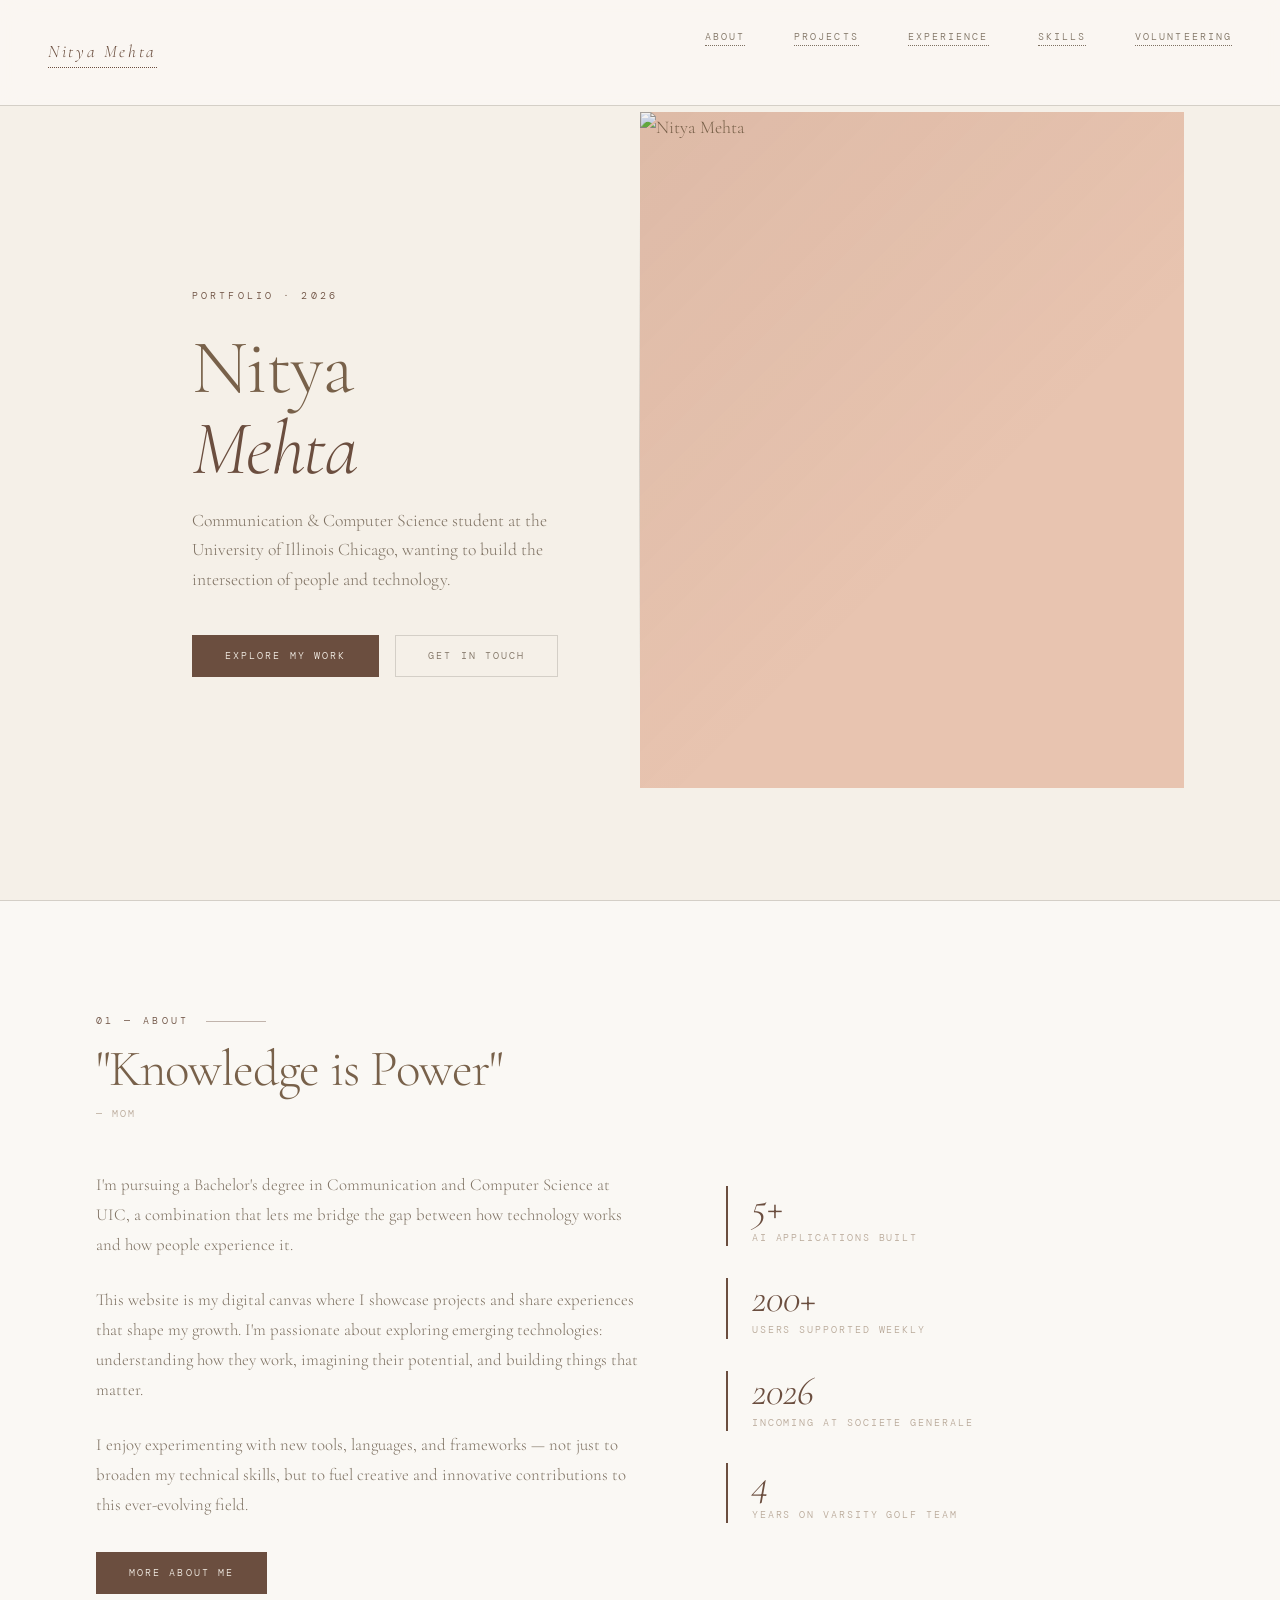
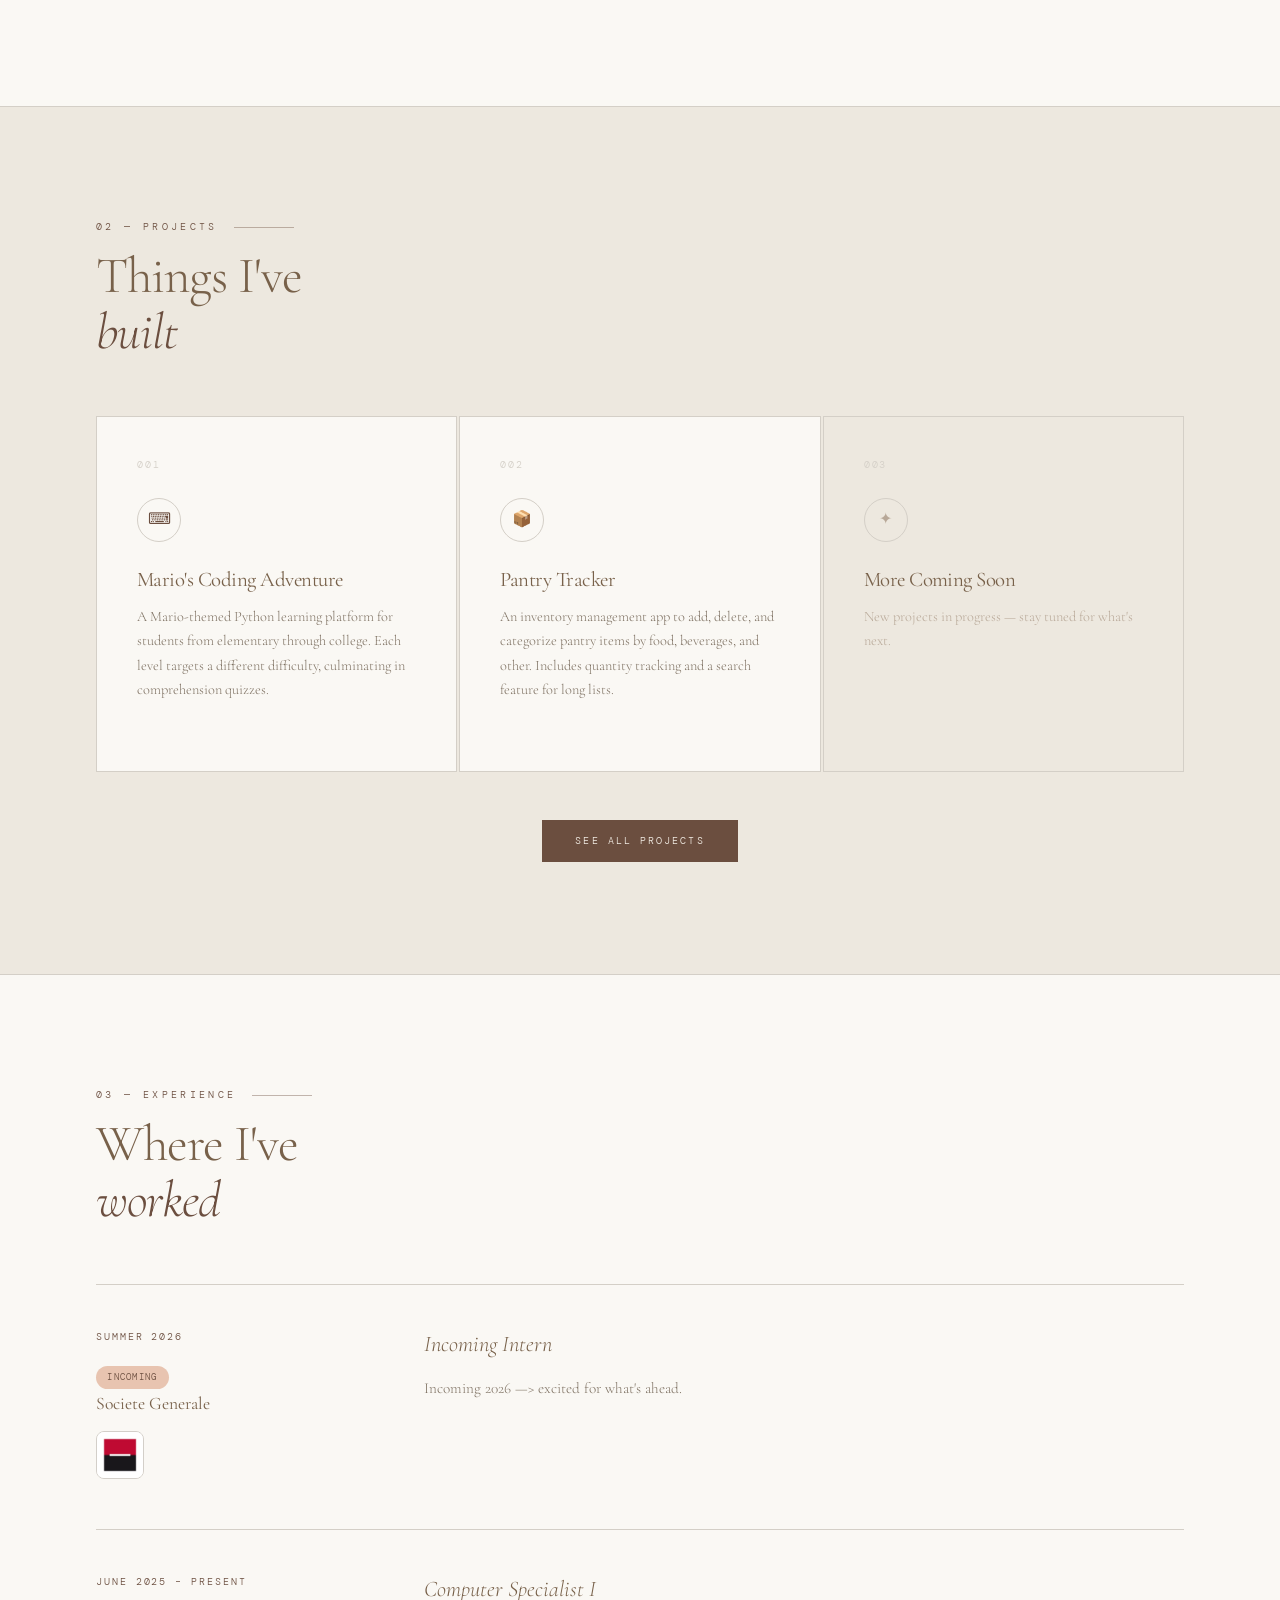
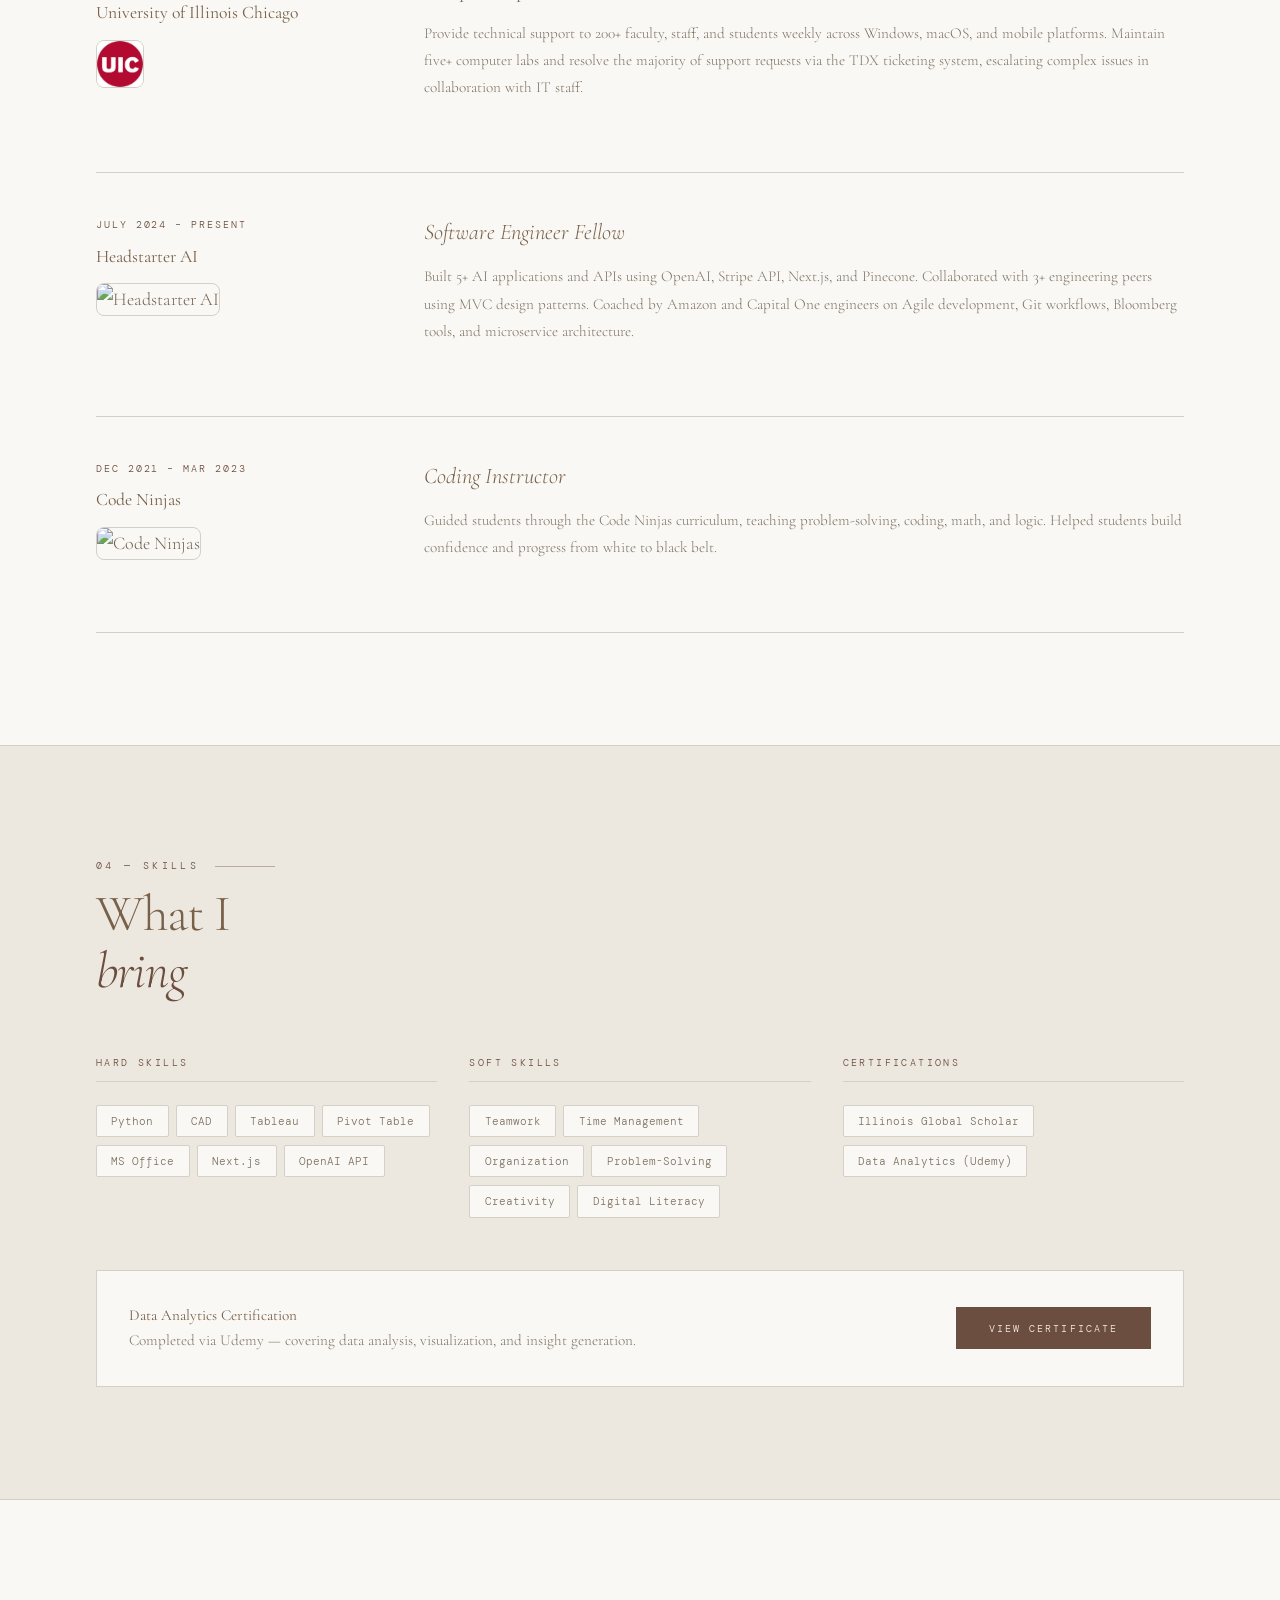
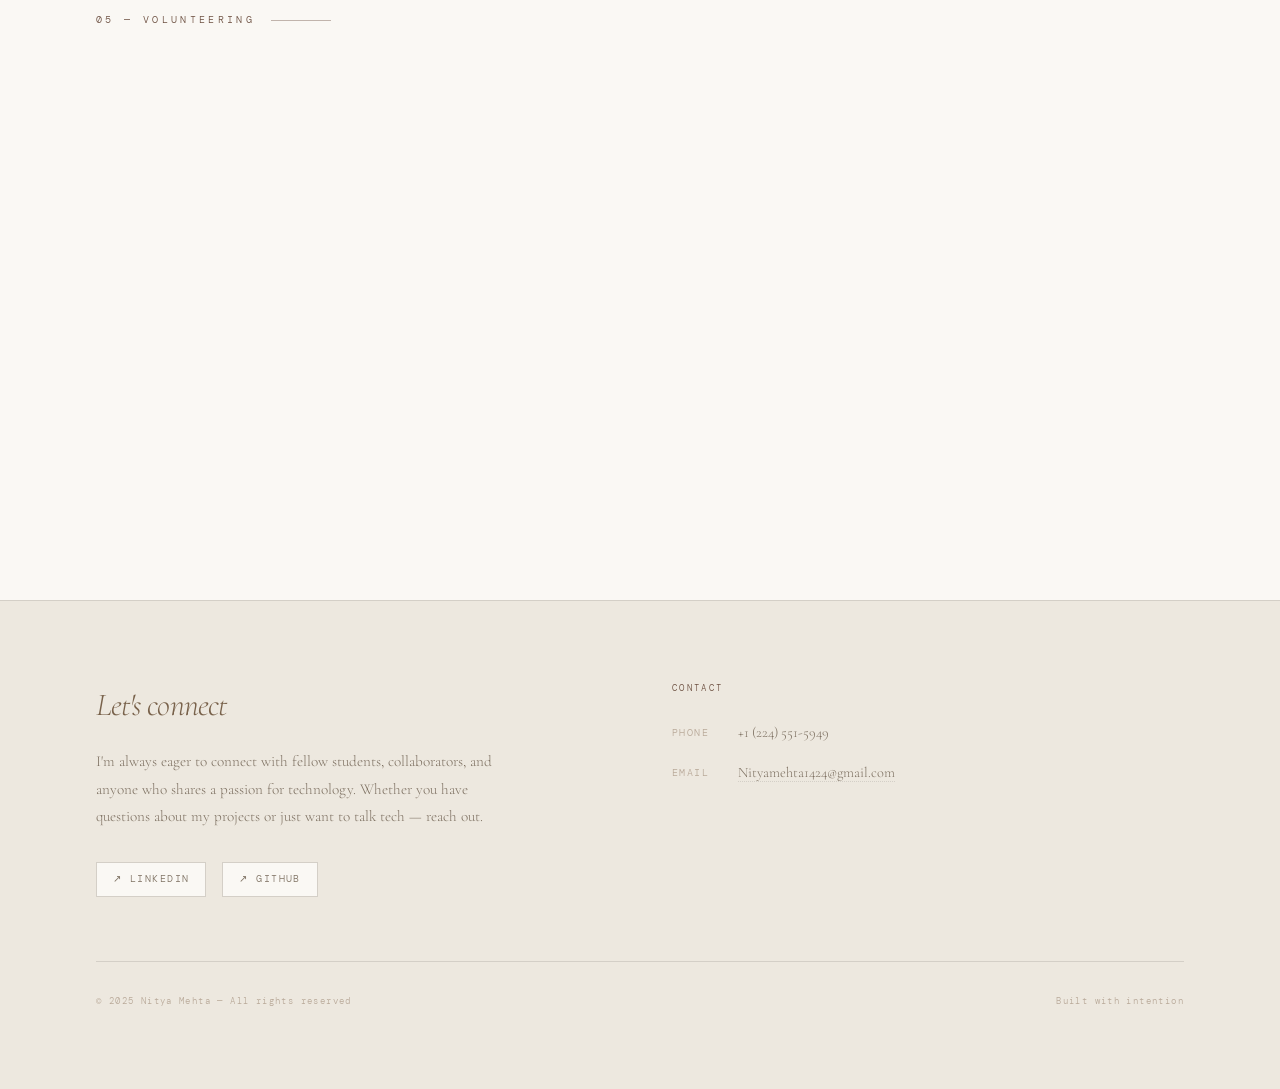
==== index.html @ 1117c85f "Updated project files" ====
<!DOCTYPE HTML>
<html lang="en">
<head>
  <title>Nitya Mehta</title>
  <meta charset="utf-8" />
  <meta name="viewport" content="width=device-width, initial-scale=1, user-scalable=no" />
  <link href="https://fonts.googleapis.com/css2?family=Cormorant+Garamond:ital,wght@0,300;0,400;0,600;1,300;1,400&family=DM+Mono:wght@300;400&display=swap" rel="stylesheet">
  <link rel="stylesheet" href="assets/css/main.css" />
  <style>

    /* ─── RESET & ROOT ─── */
    *, *::before, *::after { box-sizing: border-box; margin: 0; padding: 0; }

    :root {
      --cream:   #f5f0e8;
      --cream2:  #ede8df;
      --white:   #faf8f4;
      --ink:     #78614a;
      --ink-mid: #7e7162;
      --ink-soft:#b8a898;
      --terra:   #6b4e3f;
      --terra-lt:#e8c4b0;
      --blush:   #e8c4b0;
      --mist:    #d4cfc7;
      --font-display: 'Cormorant Garamond', Georgia, serif;
      --font-mono:    'DM Mono', monospace;
    }

    html { scroll-behavior: smooth; }

    body {
      background-color: var(--cream);
      color: var(--ink);
      font-family: var(--font-display);
      font-size: 18px;
      line-height: 1.7;
      overflow-x: hidden;
    }

    /* ─── SCROLLBAR ─── */
    ::-webkit-scrollbar { width: 4px; }
    ::-webkit-scrollbar-track { background: var(--cream); }
    ::-webkit-scrollbar-thumb { background: var(--terra); border-radius: 2px; }

    /* ─── NAV ─── */
    nav {
      position: fixed;
      top: 0; left: 0; right: 0;
      z-index: 100;
      display: flex;
      justify-content: space-between;
      align-items: center;
      padding: 1.2rem 3rem;
      background: rgba(250, 247, 242, 0.92);
      backdrop-filter: blur(12px);
      border-bottom: 1px solid var(--mist);
    }

    .nav-logo {
      font-family: var(--font-display);
      font-size: 1.1rem;
      font-weight: 300;
      letter-spacing: 0.15em;
      color: var(--terra);
      text-decoration: none;
      font-style: italic;
    }

    .nav-links {
      display: flex;
      gap: 2.5rem;
      list-style: none;
    }

    .nav-links a {
      font-family: var(--font-mono);
      font-size: 0.65rem;
      letter-spacing: 0.2em;
      text-transform: uppercase;
      color: var(--ink-mid);
      text-decoration: none;
      position: relative;
      padding-bottom: 2px;
      transition: color 0.3s;
    }

    .nav-links a::after {
      content: '';
      position: absolute;
      bottom: 0; left: 0;
      width: 0; height: 1px;
      background: var(--terra);
      transition: width 0.3s;
    }

    .nav-links a:hover { color: var(--terra); }
    .nav-links a:hover::after { width: 100%; }

    /* ─── HERO ─── */
    #hero {
      min-height: 100vh;
      display: grid;
      grid-template-columns: 1fr 1fr;
      position: relative;
      overflow: hidden;
      background: var(--cream);
    }

    .hero-left {
      display: flex;
      flex-direction: column;
      justify-content: center;
      padding: 8rem 4rem 4rem 6rem;
      position: relative;
      z-index: 2;
    }

    .hero-tag {
      font-family: var(--font-mono);
      font-size: 0.65rem;
      letter-spacing: 0.3em;
      text-transform: uppercase;
      color: var(--terra);
      margin-bottom: 1.5rem;
      opacity: 0;
      animation: fadeUp 0.8s 0.2s forwards;
    }

    .hero-name {
      font-size: clamp(3.5rem, 6vw, 6rem);
      font-weight: 300;
      line-height: 1.05;
      letter-spacing: -0.02em;
      margin-bottom: 1rem;
      color: var(--ink);
      opacity: 0;
      animation: fadeUp 0.8s 0.4s forwards;
    }

    .hero-name em {
      font-style: italic;
      color: var(--terra);
    }

    .hero-subtitle {
      font-size: 1.1rem;
      font-weight: 300;
      color: var(--ink-mid);
      margin-bottom: 2.5rem;
      max-width: 380px;
      opacity: 0;
      animation: fadeUp 0.8s 0.6s forwards;
    }

    .hero-links {
      display: flex;
      gap: 1rem;
      flex-wrap: wrap;
      opacity: 0;
      animation: fadeUp 0.8s 0.8s forwards;
    }

    .btn-primary {
      display: inline-block;
      padding: 0.7rem 2rem;
      background: var(--terra);
      color: var(--cream);
      font-family: var(--font-mono);
      font-size: 0.65rem;
      letter-spacing: 0.2em;
      text-transform: uppercase;
      text-decoration: none;
      border: 1px solid var(--terra);
      transition: all 0.3s;
    }

    .btn-primary:hover {
      background: transparent;
      color: var(--terra);
    }

    .btn-ghost {
      display: inline-block;
      padding: 0.7rem 2rem;
      background: transparent;
      color: var(--ink-mid);
      font-family: var(--font-mono);
      font-size: 0.65rem;
      letter-spacing: 0.2em;
      text-transform: uppercase;
      text-decoration: none;
      border: 1px solid var(--mist);
      transition: all 0.3s;
    }

    .btn-ghost:hover {
      border-color: var(--terra);
      color: var(--terra);
    }

    .hero-right {
      position: relative;
      overflow: hidden;
      background: var(--terra-lt);
    }

    .hero-right img {
      width: 100%;
      height: 100%;
      object-fit: cover;
      object-position: top center;
      filter: sepia(10%) contrast(1.03);
      opacity: 0;
      animation: fadeIn 1.2s 0.5s forwards;
    }

    .hero-right::after {
      content: '';
      position: absolute;
      inset: 0;
      background: linear-gradient(135deg, rgba(107,78,63,0.08) 0%, transparent 60%);
      pointer-events: none;
    }

    .hero-left::after {
      content: '';
      position: absolute;
      right: 0; top: 15%; bottom: 15%;
      width: 1px;
      background: linear-gradient(to bottom, transparent, var(--mist), transparent);
    }

    /* ─── SECTION BASE ─── */
    section {
      padding: 7rem 6rem;
      position: relative;
    }

    .section-label {
      font-family: var(--font-mono);
      font-size: 0.6rem;
      letter-spacing: 0.35em;
      text-transform: uppercase;
      color: var(--terra);
      margin-bottom: 0.75rem;
      display: flex;
      align-items: center;
      gap: 1rem;
    }

    .section-label::after {
      content: '';
      flex: 1;
      max-width: 60px;
      height: 1px;
      background: var(--terra);
      opacity: 0.4;
    }

    .section-title {
      font-size: clamp(2.2rem, 4vw, 3.5rem);
      font-weight: 300;
      letter-spacing: -0.02em;
      line-height: 1.1;
      margin-bottom: 0.5rem;
      color: var(--ink);
    }

    .section-title em { font-style: italic; color: var(--terra); }

    /* ─── ABOUT ─── */
    #about {
      background: var(--white);
      border-top: 1px solid var(--mist);
      border-bottom: 1px solid var(--mist);
    }

    .quote-attr {
      font-family: var(--font-mono);
      font-size: 0.6rem;
      letter-spacing: 0.2em;
      text-transform: uppercase;
      color: var(--ink-soft);
      margin-top: 0.3rem;
      margin-bottom: 3rem;
    }

    .about-grid {
      display: grid;
      grid-template-columns: 1.2fr 1fr;
      gap: 5rem;
      margin-top: 1rem;
      align-items: start;
    }

    .about-text p {
      font-size: 1.05rem;
      line-height: 1.8;
      color: var(--ink-mid);
      margin-bottom: 1.5rem;
    }

    .about-stats {
      display: flex;
      flex-direction: column;
      gap: 2rem;
      padding-top: 1rem;
    }

    .stat-item {
      border-left: 2px solid var(--terra);
      padding-left: 1.5rem;
    }

    .stat-number {
      font-size: 2.5rem;
      font-weight: 300;
      line-height: 1;
      color: var(--terra);
      font-style: italic;
    }

    .stat-label {
      font-family: var(--font-mono);
      font-size: 0.6rem;
      letter-spacing: 0.2em;
      text-transform: uppercase;
      color: var(--ink-soft);
      margin-top: 0.25rem;
    }

    /* ─── PROJECTS ─── */
    #projects { background: var(--cream2); }

    .projects-grid {
      display: grid;
      grid-template-columns: repeat(3, 1fr);
      gap: 2px;
      margin-top: 3.5rem;
    }

    .project-card {
      background: var(--white);
      padding: 2.5rem;
      position: relative;
      overflow: hidden;
      transition: transform 0.4s cubic-bezier(0.25, 0.46, 0.45, 0.94);
      border: 1px solid var(--mist);
    }

    .project-card::before {
      content: '';
      position: absolute;
      top: 0; left: 0; right: 0;
      height: 3px;
      background: var(--terra);
      transform: scaleX(0);
      transform-origin: left;
      transition: transform 0.4s;
    }

    .project-card:hover { transform: translateY(-6px); }
    .project-card:hover::before { transform: scaleX(1); }

    .project-number {
      font-family: var(--font-mono);
      font-size: 0.6rem;
      color: var(--mist);
      letter-spacing: 0.2em;
      margin-bottom: 1.5rem;
    }

    .project-icon {
      width: 44px;
      height: 44px;
      border: 1px solid var(--mist);
      border-radius: 50%;
      display: flex;
      align-items: center;
      justify-content: center;
      margin-bottom: 1.5rem;
      color: var(--terra);
      font-size: 1rem;
      transition: all 0.3s;
    }

    .project-card:hover .project-icon {
      background: var(--terra);
      color: var(--white);
      border-color: var(--terra);
    }

    .project-name {
      font-size: 1.3rem;
      font-weight: 400;
      margin-bottom: 0.75rem;
      line-height: 1.3;
      color: var(--ink);
    }

    .project-desc {
      font-size: 0.9rem;
      color: var(--ink-mid);
      line-height: 1.7;
    }

    .project-coming {
      background: var(--cream2);
      border: 1px solid var(--mist);
    }

    .project-coming .project-number { color: var(--mist); }
    .project-coming .project-desc { color: var(--ink-soft); }
    .project-coming .project-name { color: var(--ink); }
    .project-coming .project-icon { border-color: var(--mist); color: var(--ink-soft); }

    .projects-cta {
      margin-top: 3rem;
      text-align: center;
    }

    /* ─── EXPERIENCE ─── */
    #experience {
      background: var(--white);
      border-top: 1px solid var(--mist);
    }

    .exp-list { margin-top: 3.5rem; }

    .exp-item {
      display: grid;
      grid-template-columns: 280px 1fr;
      gap: 3rem;
      padding: 2.5rem 0;
      border-bottom: 1px solid var(--mist);
      align-items: start;
    }

    .exp-item:first-child { border-top: 1px solid var(--mist); }

    .exp-meta { padding-top: 0.25rem; }

    .exp-period {
      font-family: var(--font-mono);
      font-size: 0.6rem;
      letter-spacing: 0.2em;
      text-transform: uppercase;
      color: var(--terra);
      margin-bottom: 0.5rem;
    }

    .exp-company {
      font-size: 1.1rem;
      font-weight: 400;
      color: var(--ink);
    }

    .exp-img {
      width: 48px;
      height: 48px;
      border-radius: 8px;
      object-fit: cover;
      margin-top: 0.75rem;
      border: 1px solid var(--mist);
      filter: grayscale(20%);
    }

    .exp-role {
      font-size: 1.4rem;
      font-weight: 300;
      font-style: italic;
      margin-bottom: 0.75rem;
      color: var(--ink);
    }

    .exp-desc {
      font-size: 0.95rem;
      color: var(--ink-mid);
      line-height: 1.8;
    }

    .exp-badge {
      display: inline-block;
      font-family: var(--font-mono);
      font-size: 0.55rem;
      letter-spacing: 0.15em;
      text-transform: uppercase;
      padding: 0.25rem 0.7rem;
      background: var(--terra-lt);
      color: var(--terra);
      border-radius: 20px;
      margin-top: 0.75rem;
    }

    /* ─── SKILLS ─── */
    #skills {
      background: var(--cream2);
      border-top: 1px solid var(--mist);
    }

    .skills-grid {
      display: grid;
      grid-template-columns: repeat(3, 1fr);
      gap: 2rem;
      margin-top: 3.5rem;
    }

    .skill-group-title {
      font-family: var(--font-mono);
      font-size: 0.6rem;
      letter-spacing: 0.25em;
      text-transform: uppercase;
      color: var(--terra);
      margin-bottom: 1.2rem;
      padding-bottom: 0.6rem;
      border-bottom: 1px solid var(--mist);
    }

    .skill-tag {
      display: inline-block;
      font-family: var(--font-mono);
      font-size: 0.7rem;
      padding: 0.35rem 0.9rem;
      border: 1px solid var(--mist);
      color: var(--ink-mid);
      margin: 0.25rem 0.2rem 0.25rem 0;
      border-radius: 2px;
      background: var(--white);
      transition: all 0.3s;
      cursor: default;
    }

    .skill-tag:hover {
      border-color: var(--terra);
      color: var(--terra);
      background: rgba(107,78,63,0.05);
    }

    .cert-block {
      margin-top: 3rem;
      padding: 2rem;
      border: 1px solid var(--mist);
      background: var(--white);
      display: flex;
      justify-content: space-between;
      align-items: center;
      flex-wrap: wrap;
      gap: 1rem;
    }

    .cert-text {
      font-size: 0.95rem;
      color: var(--ink-mid);
    }

    .cert-text strong { color: var(--ink); font-weight: 400; }

    /* ─── VOLUNTEERING ─── */
    #volunteering {
      background: var(--white);
      border-top: 1px solid var(--mist);
    }

    .vol-grid {
      display: grid;
      grid-template-columns: repeat(3, 1fr);
      gap: 2rem;
      margin-top: 3.5rem;
    }

    .vol-card {
      padding: 2.5rem;
      background: var(--cream);
      border: 1px solid var(--mist);
      position: relative;
      overflow: hidden;
      transition: transform 0.3s;
    }

    .vol-card:hover { transform: translateY(-4px); }

    .vol-card::before {
      content: '';
      position: absolute;
      top: 0; left: 0; right: 0;
      height: 2px;
      background: var(--terra);
      transform: scaleX(0);
      transform-origin: left;
      transition: transform 0.3s;
    }

    .vol-card:hover::before { transform: scaleX(1); }

    .vol-card::after {
      content: attr(data-num);
      position: absolute;
      bottom: -0.5rem;
      right: 1rem;
      font-size: 6rem;
      font-weight: 300;
      font-style: italic;
      color: var(--mist);
      line-height: 1;
      pointer-events: none;
      font-family: var(--font-display);
    }

    .vol-title {
      font-size: 1.25rem;
      font-weight: 400;
      margin-bottom: 0.75rem;
      color: var(--ink);
    }

    .vol-desc {
      font-size: 0.9rem;
      color: var(--ink-mid);
      line-height: 1.75;
      position: relative;
      z-index: 1;
    }

    /* ─── FOOTER ─── */
    footer {
      background: var(--cream2);
      color: var(--ink);
      padding: 5rem 6rem;
      display: grid;
      grid-template-columns: 1fr 1fr;
      gap: 4rem;
      border-top: 1px solid var(--mist);
    }

    .footer-title {
      font-size: 2rem;
      font-weight: 300;
      font-style: italic;
      margin-bottom: 1.2rem;
      color: var(--ink);
    }

    .footer-text {
      font-size: 0.95rem;
      color: var(--ink-mid);
      line-height: 1.8;
      max-width: 400px;
    }

    .footer-contact-label {
      font-family: var(--font-mono);
      font-size: 0.58rem;
      letter-spacing: 0.25em;
      text-transform: uppercase;
      color: var(--terra);
      margin-bottom: 1.5rem;
    }

    .contact-row {
      display: flex;
      align-items: center;
      gap: 1rem;
      margin-bottom: 1rem;
    }

    .contact-key {
      font-family: var(--font-mono);
      font-size: 0.6rem;
      letter-spacing: 0.15em;
      text-transform: uppercase;
      color: var(--ink-soft);
      width: 50px;
    }

    .contact-val {
      font-size: 0.9rem;
      color: var(--ink-mid);
    }

    .contact-val a {
      color: inherit;
      text-decoration: none;
      border-bottom: 1px dotted var(--mist);
      transition: color 0.3s, border-color 0.3s;
    }

    .contact-val a:hover {
      color: var(--terra);
      border-color: var(--terra);
    }

    .social-links {
      display: flex;
      gap: 1rem;
      margin-top: 2rem;
    }

    .social-link {
      display: flex;
      align-items: center;
      gap: 0.5rem;
      font-family: var(--font-mono);
      font-size: 0.6rem;
      letter-spacing: 0.15em;
      text-transform: uppercase;
      color: var(--ink-mid);
      text-decoration: none;
      padding: 0.5rem 1rem;
      border: 1px solid var(--mist);
      transition: all 0.3s;
      background: var(--white);
    }

    .social-link:hover {
      border-color: var(--terra);
      color: var(--terra);
    }

    .footer-bottom {
      grid-column: 1 / -1;
      padding-top: 2rem;
      border-top: 1px solid var(--mist);
      display: flex;
      justify-content: space-between;
      align-items: center;
    }

    .footer-copy {
      font-family: var(--font-mono);
      font-size: 0.58rem;
      letter-spacing: 0.15em;
      color: var(--ink-soft);
    }

    /* ─── ANIMATIONS ─── */
    @keyframes fadeUp {
      from { opacity: 0; transform: translateY(20px); }
      to   { opacity: 1; transform: translateY(0); }
    }

    @keyframes fadeIn {
      from { opacity: 0; }
      to   { opacity: 1; }
    }

    .reveal {
      opacity: 0;
      transform: translateY(30px);
      transition: opacity 0.7s ease, transform 0.7s ease;
    }

    .reveal.visible {
      opacity: 1;
      transform: translateY(0);
    }

    /* ─── RESPONSIVE ─── */
    @media (max-width: 1024px) {
      #hero { grid-template-columns: 1fr; }
      .hero-right { height: 50vh; order: -1; }
      .hero-left { padding: 7rem 3rem 4rem; }
      .hero-left::after { display: none; }
      .about-grid { grid-template-columns: 1fr; gap: 3rem; }
      .projects-grid { grid-template-columns: 1fr 1fr; }
      .skills-grid { grid-template-columns: 1fr 1fr; }
      .vol-grid { grid-template-columns: 1fr 1fr; }
      footer { grid-template-columns: 1fr; gap: 2rem; }
      section { padding: 5rem 3rem; }
      footer { padding: 4rem 3rem; }
    }

    @media (max-width: 680px) {
      nav { padding: 1rem 1.5rem; }
      .nav-links { gap: 1.2rem; }
      .nav-links a { font-size: 0.55rem; }
      .projects-grid,
      .skills-grid,
      .vol-grid { grid-template-columns: 1fr; }
      .exp-item { grid-template-columns: 1fr; gap: 1rem; }
      section { padding: 4rem 1.5rem; }
      footer { padding: 3rem 1.5rem; }
    }

  </style>
</head>
<body>

  <!-- NAV -->
  <nav>
    <a href="#hero" class="nav-logo">Nitya Mehta</a>
    <ul class="nav-links">
      <li><a href="#about">About</a></li>
      <li><a href="#projects">Projects</a></li>
      <li><a href="#experience">Experience</a></li>
      <li><a href="#skills">Skills</a></li>
      <li><a href="#volunteering">Volunteering</a></li>
    </ul>
  </nav>

  <!-- HERO -->
  <section id="hero">
    <div class="hero-left">
      <p class="hero-tag">Portfolio · 2026</p>
      <h1 class="hero-name">Nitya<br><em>Mehta</em></h1>
      <p class="hero-subtitle">Communication &amp; Computer Science student at the University of Illinois Chicago, wanting to build the intersection of people and technology.</p>
      <div class="hero-links">
        <a href="#about" class="btn-primary">Explore My Work</a>
        <a href="mailto:Nityamehta1424@gmail.com" class="btn-ghost">Get In Touch</a>
      </div>
    </div>
    <div class="hero-right">
      <img src="images/IMG_2715.JPG" alt="Nitya Mehta" />
    </div>
  </section>

  <!-- ABOUT -->
  <section id="about">
    <p class="section-label reveal">01 &mdash; About</p>
    <h2 class="section-title reveal">"Knowledge is Power"</h2>
    <p class="quote-attr reveal">— Mom</p>
    <div class="about-grid">
      <div class="about-text reveal">
        <p>I'm pursuing a Bachelor's degree in Communication and Computer Science at UIC, a combination that lets me bridge the gap between how technology works and how people experience it.</p>
        <p>This website is my digital canvas where I showcase projects and share experiences that shape my growth. I'm passionate about exploring emerging technologies: understanding how they work, imagining their potential, and building things that matter.</p>
        <p>I enjoy experimenting with new tools, languages, and frameworks — not just to broaden my technical skills, but to fuel creative and innovative contributions to this ever-evolving field.</p>
        <a href="more.html" class="btn-primary" style="margin-top:0.5rem; display:inline-block;">More About Me</a>
      </div>
      <div class="about-stats reveal">
        <div class="stat-item">
          <div class="stat-number">5+</div>
          <div class="stat-label">AI Applications Built</div>
        </div>
        <div class="stat-item">
          <div class="stat-number">200+</div>
          <div class="stat-label">Users Supported Weekly</div>
        </div>
        <div class="stat-item">
          <div class="stat-number">2026</div>
          <div class="stat-label">Incoming at Societe Generale</div>
        </div>
        <div class="stat-item">
          <div class="stat-number">4</div>
          <div class="stat-label">Years on Varsity Golf Team</div>
        </div>
      </div>
    </div>
  </section>

  <!-- PROJECTS -->
  <section id="projects">
    <p class="section-label reveal">02 &mdash; Projects</p>
    <h2 class="section-title reveal">Things I've<br><em>built</em></h2>
    <div class="projects-grid reveal">
      <div class="project-card">
        <p class="project-number">001</p>
        <div class="project-icon">⌨</div>
        <h3 class="project-name">Mario's Coding Adventure</h3>
        <p class="project-desc">A Mario-themed Python learning platform for students from elementary through college. Each level targets a different difficulty, culminating in comprehension quizzes.</p>
      </div>
      <div class="project-card">
        <p class="project-number">002</p>
        <div class="project-icon">📦</div>
        <h3 class="project-name">Pantry Tracker</h3>
        <p class="project-desc">An inventory management app to add, delete, and categorize pantry items by food, beverages, and other. Includes quantity tracking and a search feature for long lists.</p>
      </div>
      <div class="project-card project-coming">
        <p class="project-number">003</p>
        <div class="project-icon">✦</div>
        <h3 class="project-name">More Coming Soon</h3>
        <p class="project-desc">New projects in progress — stay tuned for what's next.</p>
      </div>
    </div>
    <div class="projects-cta reveal">
      <a href="more2.html" class="btn-primary">See All Projects</a>
    </div>
  </section>

  <!-- EXPERIENCE -->
  <section id="experience">
    <p class="section-label reveal">03 &mdash; Experience</p>
    <h2 class="section-title reveal">Where I've<br><em>worked</em></h2>
    <div class="exp-list">

      <div class="exp-item reveal">
        <div class="exp-meta">
          <div class="exp-period">Summer 2026</div>
          <span class="exp-badge">Incoming</span>
          <div class="exp-company">Societe Generale</div>
          <img src="images/SG.jpg" alt="Societe Generale" class="exp-img" />
        </div>
        <div>
          <p class="exp-role">Incoming Intern</p>
          <p class="exp-desc">Incoming 2026 —> excited for what's ahead.</p>
        </div>
      </div>

      <div class="exp-item reveal">
        <div class="exp-meta">
          <div class="exp-period">June 2025 – Present</div>
          <div class="exp-company">University of Illinois Chicago</div>
          <img src="images/UIC.jpg" alt="UIC" class="exp-img" />
        </div>
        <div>
          <p class="exp-role">Computer Specialist I</p>
          <p class="exp-desc">Provide technical support to 200+ faculty, staff, and students weekly across Windows, macOS, and mobile platforms. Maintain five+ computer labs and resolve the majority of support requests via the TDX ticketing system, escalating complex issues in collaboration with IT staff.</p>
        </div>
      </div>

      <div class="exp-item reveal">
        <div class="exp-meta">
          <div class="exp-period">July 2024 – Present</div>
          <div class="exp-company">Headstarter AI</div>
          <img src="images/AI.png" alt="Headstarter AI" class="exp-img" />
        </div>
        <div>
          <p class="exp-role">Software Engineer Fellow</p>
          <p class="exp-desc">Built 5+ AI applications and APIs using OpenAI, Stripe API, Next.js, and Pinecone. Collaborated with 3+ engineering peers using MVC design patterns. Coached by Amazon and Capital One engineers on Agile development, Git workflows, Bloomberg tools, and microservice architecture.</p>
        </div>
      </div>

      <div class="exp-item reveal">
        <div class="exp-meta">
          <div class="exp-period">Dec 2021 – Mar 2023</div>
          <div class="exp-company">Code Ninjas</div>
          <img src="images/ninja-min 2.jpg" alt="Code Ninjas" class="exp-img" />
        </div>
        <div>
          <p class="exp-role">Coding Instructor</p>
          <p class="exp-desc">Guided students through the Code Ninjas curriculum, teaching problem-solving, coding, math, and logic. Helped students build confidence and progress from white to black belt.</p>
        </div>
      </div>

    </div>
  </section>

  <!-- SKILLS -->
  <section id="skills">
    <p class="section-label reveal">04 &mdash; Skills</p>
    <h2 class="section-title reveal">What I<br><em>bring</em></h2>
    <div class="skills-grid reveal">
      <div class="skill-group">
        <p class="skill-group-title">Hard Skills</p>
        <span class="skill-tag">Python</span>
        <span class="skill-tag">CAD</span>
        <span class="skill-tag">Tableau</span>
        <span class="skill-tag">Pivot Table</span>
        <span class="skill-tag">MS Office</span>
        <span class="skill-tag">Next.js</span>
        <span class="skill-tag">OpenAI API</span>
      </div>
      <div class="skill-group">
        <p class="skill-group-title">Soft Skills</p>
        <span class="skill-tag">Teamwork</span>
        <span class="skill-tag">Time Management</span>
        <span class="skill-tag">Organization</span>
        <span class="skill-tag">Problem-Solving</span>
        <span class="skill-tag">Creativity</span>
        <span class="skill-tag">Digital Literacy</span>
      </div>
      <div class="skill-group">
        <p class="skill-group-title">Certifications</p>
        <span class="skill-tag">Illinois Global Scholar</span>
        <span class="skill-tag">Data Analytics (Udemy)</span>
      </div>
    </div>
    <div class="cert-block reveal">
      <div class="cert-text">
        <strong>Data Analytics Certification</strong><br>
        Completed via Udemy — covering data analysis, visualization, and insight generation.
      </div>
      <a href="https://www.udemy.com/certificate/UC-a5bed1a5-5d72-412d-b919-c2a8192b6750/" class="btn-primary" target="_blank" rel="noopener">View Certificate</a>
    </div>
  </section>

  <!-- VOLUNTEERING -->
  <section id="volunteering">
    <p class="section-label reveal">05 &mdash; Volunteering</p>
    <h2 class="section-title reveal">Giving<br><em>back</em></h2>
    <div class="vol-grid reveal">
      <div class="vol-card" data-num="I">
        <h3 class="vol-title">Break Through Tech</h3>
        <p class="vol-desc">As a member of Break Through Tech Chicago, I collaborate, share knowledge and experiences, and support fellow members — advancing the education and careers of women in tech.</p>
      </div>
      <div class="vol-card" data-num="II">
        <h3 class="vol-title">Golf</h3>
        <p class="vol-desc">Part of the girls' golf team all four years of high school. Initiated and led a donation drive to collect gently used golf clubs and equipment for local programs and charities.</p>
      </div>
      <div class="vol-card" data-num="III">
        <h3 class="vol-title">Girls Who Code</h3>
        <p class="vol-desc">Mentored young girls ages 13–17 to help them learn computing skills and increase girls' participation in computer science.</p>
      </div>
    </div>
  </section>

  <!-- FOOTER -->
  <footer>
    <div>
      <h2 class="footer-title">Let's connect</h2>
      <p class="footer-text">I'm always eager to connect with fellow students, collaborators, and anyone who shares a passion for technology. Whether you have questions about my projects or just want to talk tech — reach out.</p>
      <div class="social-links">
        <a href="https://www.linkedin.com/in/nitya-mehta-nm14nm23/" class="social-link" target="_blank">↗ LinkedIn</a>
        <a href="https://github.com/Nitya-M14" class="social-link" target="_blank">↗ GitHub</a>
      </div>
    </div>
    <div>
      <p class="footer-contact-label">Contact</p>
      <div class="contact-row">
        <span class="contact-key">Phone</span>
        <span class="contact-val">+1 (224) 551-5949</span>
      </div>
      <div class="contact-row">
        <span class="contact-key">Email</span>
        <span class="contact-val"><a href="mailto:Nityamehta1424@gmail.com">Nityamehta1424@gmail.com</a></span>
      </div>
    </div>
    <div class="footer-bottom">
      <span class="footer-copy">&copy; 2025 Nitya Mehta — All rights reserved</span>
      <span class="footer-copy">Built with intention</span>
    </div>
  </footer>

  <!-- Scripts -->
  <script src="assets/js/jquery.min.js"></script>
  <script>
    const reveals = document.querySelectorAll('.reveal');
    const observer = new IntersectionObserver((entries) => {
      entries.forEach((entry, i) => {
        if (entry.isIntersecting) {
          setTimeout(() => entry.target.classList.add('visible'), i * 80);
        }
      });
    }, { threshold: 0.1, rootMargin: '0px 0px -60px 0px' });
    reveals.forEach(el => observer.observe(el));

    const sections = document.querySelectorAll('section[id], footer');
    const navLinks = document.querySelectorAll('.nav-links a');
    window.addEventListener('scroll', () => {
      let current = '';
      sections.forEach(s => {
        if (window.scrollY >= s.offsetTop - 120) current = s.id;
      });
      navLinks.forEach(a => {
        a.style.color = a.getAttribute('href') === `#${current}` ? 'var(--terra)' : '';
      });
    });
  </script>
</body>
</html>
---- assets/css/main.css ----
@import url(fontawesome-all.min.css);
@import 'https://fonts.googleapis.com/css?family=Source+Sans+Pro:300,400';

/*
	Stellar by HTML5 UP
	html5up.net | @ajlkn
	Free for personal and commercial use under the CCA 3.0 license (html5up.net/license)
*/

html, body, div, span, applet, object,
iframe, h1, h2, h3, h4, h5, h6, p, blockquote,
pre, a, abbr, acronym, address, big, cite,
code, del, dfn, em, img, ins, kbd, q, s, samp,
small, strike, strong, sub, sup, tt, var, b,
u, i, center, dl, dt, dd, ol, ul, li, fieldset,
form, label, legend, table, caption, tbody,
tfoot, thead, tr, th, td, article, aside,
canvas, details, embed, figure, figcaption,
footer, header, hgroup, menu, nav, output, ruby,
section, summary, time, mark, audio, video {
	margin: 0;
	padding: 0;
	border: 0;
	font-size: 100%;
	font: inherit;
	vertical-align: baseline;
}

article, aside, details, figcaption, figure,
footer, header, hgroup, menu, nav, section {
	display: block;
}

body {
	line-height: 1;
}

ol, ul {
	list-style: none;
}

blockquote, q {
	quotes: none;
}

blockquote:before, blockquote:after, q:before, q:after {
	content: '';
	content: none;
}

table {
	border-collapse: collapse;
	border-spacing: 0;
}

body {
	-webkit-text-size-adjust: none;
}

mark {
	background-color: transparent;
	color: inherit;
}

input::-moz-focus-inner {
	border: 0;
	padding: 0;
}

input, select, textarea {
	-moz-appearance: none;
	-webkit-appearance: none;
	-ms-appearance: none;
	appearance: none;
}
	<body style="background-image: url('path/to/your/background.jpg');">
	<!-- Content here -->
	</body>
/* Basic */

@-ms-viewport {
	width: device-width;
}

body {
	-ms-overflow-style: scrollbar;
}

@media screen and (max-width: 480px) {
	html, body {
		min-width: 320px;
	}
}

html {
	box-sizing: border-box;
}

*, *:before, *:after {
	box-sizing: inherit;
}

body {
	background-color: #935d8c;
	background-image: url("images/overlay.png"), -moz-linear-gradient(45deg, #0b465d 15%, #3e9fb2 85%);
	background-image: url("images/overlay.png"), -webkit-linear-gradient(45deg, #0b465d 15%, #3e9fb2 85%);
	background-image: url("images/overlay.png"), -ms-linear-gradient(45deg, #0b465d 15%, #3e9fb2 85%);
	background-image: url("images/overlay.png"), linear-gradient(45deg, ##0b465d 15%, #3e9fb2 85%);
}

	}

	html {
		box-sizing: border-box;
	}

	*, *:before, *:after {
		box-sizing: inherit;
	}

	body {
		background-image: url("background.jpg");
		background-image: url("images/overlay.png"), -moz-linear-gradient(45deg, #094a63 15%, #259eb6 85%);
		background-image: url("images/overlay.png"), -webkit-linear-gradient(45deg, #0b465d 15%, #3e9fb2 85%);
		background-image: url("images/overlay.png"), -ms-linear-gradient(45deg, #0b465d 15%, #3e9fb2 85%);
		background-image: url("images/overlay.png"), linear-gradient(45deg, ##0b465d 15%, #3e9fb2 85%);
	}

		body.is-preload *, body.is-preload *:before, body.is-preload *:after {
			-moz-animation: none !important;
			-webkit-animation: none !important;
			-ms-animation: none !important;
			animation: none !important;
			-moz-transition: none !important;
			-webkit-transition: none !important;
			-ms-transition: none !important;
			transition: none !important;
		}

/* Type */

body {
	background-color: #8d768a;
	color: rgba(255, 255, 255, 0.65);
}

body, input, select, textarea {
	font-family: "baskerville";
	font-size: 17pt;
	font-weight: 300;
	line-height: 1.65;
}

@media screen and (max-width: 1680px) {
	body, input, select, textarea {
		font-size: 14pt;
	}
}

@media screen and (max-width: 1280px) {
	body, input, select, textarea {
		font-size: 12pt;
	}
}

@media screen and (max-width: 360px) {
	body, input, select, textarea {
		font-size: 11pt;
	}
}

a {
	-moz-transition: color 0.2s ease, border-bottom 0.2s ease;
	-webkit-transition: color 0.2s ease, border-bottom 0.2s ease;
	-ms-transition: color 0.2s ease, border-bottom 0.2s ease;
	transition: color 0.2s ease, border-bottom 0.2s ease;
	text-decoration: none;
	border-bottom: dotted 1px;
	color: inherit;
}

a:hover {
	border-bottom-color: transparent;
}

strong, b {
	font-weight: 400;
}

em, i {
	font-style: italic;
}

p {
	margin: 0 0 2em 0;
}

p.content {
	-moz-columns: 20em 2;
	-webkit-columns: 20em 2;
	-ms-columns: 20em 2;
	columns: 20em 2;
	-moz-column-gap: 2em;
	-webkit-column-gap: 2em;
	-ms-column-gap: 2em;
	column-gap: 2em;
	text-align: justify;
}

h1, h2, h3, h4, h5, h6 {
	font-weight: 300;
	line-height: 1.5;
	margin: 0 0 0.7em 0;
	letter-spacing: -0.025em;
}

h1 a, h2 a, h3 a, h4 a, h5 a, h6 a {
	color: inherit;
	text-decoration: none;
}

h1 {
	font-size: 2.5em;
	line-height: 1.2;
}

h2 {
	font-size: 1.5em;
}

h3 {
	font-size: 1.25em;
}

h4 {
	font-size: 1.1em;
}

h5 {
	font-size: 0.9em;
}

h6 {
	font-size: 0.7em;
}

@media screen and (max-width: 736px) {
	h1 {
		font-size: 2em;
	}
}

sub {
	font-size: 0.8em;
	position: relative;
	top: 0.5em;
}

sup {
	font-size: 0.8em;
	position: relative;
	top: -0.5em;
}

blockquote {
	border-left: solid 4px;
	font-style: italic;
	margin: 0 0 2em 0;
	padding: 0.5em 0 0.5em 2em;
}

code {
	border-radius: 8px;
	border: solid 1px;
	font-family: "Courier New", monospace;
	font-size: 0.9em;
	margin: 0 0.25em;
	padding: 0.25em 0.65em;
}

pre {
	-webkit-overflow-scrolling: touch;
	font-family: "Courier New", monospace;
	font-size: 0.9em;
	margin: 0 0 2em 0;
}

pre code {
	display: block;
	line-height: 1.75;
	padding: 1em 1.5em;
	overflow-x: auto;
}

hr {
	border: 0;
	border-bottom: solid 1px;
	margin: 2em 0;
}

hr.major {
	margin: 3em 0;
}

.align-left { text-align: left; }
.align-center { text-align: center; }
.align-right { text-align: right; }

input, select, textarea { color: #ffffff; }

a:hover { color: #ffffff; }

strong, b { color: #ffffff; }

h1, h2, h3, h4, h5, h6 { color: #ffffff; }

blockquote { border-left-color: rgba(255, 255, 255, 0.35); }

code {
	background: rgba(255, 255, 255, 0.075);
	border-color: rgba(255, 255, 255, 0.35);
}

hr { border-bottom-color: rgba(255, 255, 255, 0.35); }

/* Row */

.row {
	display: flex;
	flex-wrap: wrap;
	box-sizing: border-box;
	align-items: stretch;
}

.row > * { box-sizing: border-box; }

.row.gtr-uniform > * > :last-child { margin-bottom: 0; }

.row.aln-left { justify-content: flex-start; }
.row.aln-center { justify-content: center; }
.row.aln-right { justify-content: flex-end; }
.row.aln-top { align-items: flex-start; }
.row.aln-middle { align-items: center; }
.row.aln-bottom { align-items: flex-end; }

.row > .imp { order: -1; }

.row > .col-1 { width: 8.33333%; }
.row > .off-1 { margin-left: 8.33333%; }
.row > .col-2 { width: 16.66667%; }
.row > .off-2 { margin-left: 16.66667%; }
.row > .col-3 { width: 25%; }
.row > .off-3 { margin-left: 25%; }
.row > .col-4 { width: 33.33333%; }
.row > .off-4 { margin-left: 33.33333%; }
.row > .col-5 { width: 41.66667%; }
.row > .off-5 { margin-left: 41.66667%; }
.row > .col-6 { width: 50%; }
.row > .off-6 { margin-left: 50%; }
.row > .col-7 { width: 58.33333%; }
.row > .off-7 { margin-left: 58.33333%; }
.row > .col-8 { width: 66.66667%; }
.row > .off-8 { margin-left: 66.66667%; }
.row > .col-9 { width: 75%; }
.row > .off-9 { margin-left: 75%; }
.row > .col-10 { width: 83.33333%; }
.row > .off-10 { margin-left: 83.33333%; }
.row > .col-11 { width: 91.66667%; }
.row > .off-11 { margin-left: 91.66667%; }
.row > .col-12 { width: 100%; }
.row > .off-12 { margin-left: 100%; }

.row.gtr-0 { margin-top: 0; margin-left: 0em; }
.row.gtr-0 > * { padding: 0 0 0 0em; }
.row.gtr-0.gtr-uniform { margin-top: 0em; }
.row.gtr-0.gtr-uniform > * { padding-top: 0em; }

.row.gtr-25 { margin-top: 0; margin-left: -0.375em; }
.row.gtr-25 > * { padding: 0 0 0 0.375em; }
.row.gtr-25.gtr-uniform { margin-top: -0.375em; }
.row.gtr-25.gtr-uniform > * { padding-top: 0.375em; }

.row.gtr-50 { margin-top: 0; margin-left: -0.75em; }
.row.gtr-50 > * { padding: 0 0 0 0.75em; }
.row.gtr-50.gtr-uniform { margin-top: -0.75em; }
.row.gtr-50.gtr-uniform > * { padding-top: 0.75em; }

.row { margin-top: 0; margin-left: -1.5em; }
.row > * { padding: 0 0 0 1.5em; }
.row.gtr-uniform { margin-top: -1.5em; }
.row.gtr-uniform > * { padding-top: 1.5em; }

.row.gtr-150 { margin-top: 0; margin-left: -2.25em; }
.row.gtr-150 > * { padding: 0 0 0 2.25em; }
.row.gtr-150.gtr-uniform { margin-top: -2.25em; }
.row.gtr-150.gtr-uniform > * { padding-top: 2.25em; }

.row.gtr-200 { margin-top: 0; margin-left: -3em; }
.row.gtr-200 > * { padding: 0 0 0 3em; }
.row.gtr-200.gtr-uniform { margin-top: -3em; }
.row.gtr-200.gtr-uniform > * { padding-top: 3em; }

/* (All your media-query row rules continue unchanged...) */
/* NOTE: Keeping the rest of your CSS exactly as you provided, except the circle sizing below. */

/* Box */

.box {
	border-radius: 8px;
	border: solid;
	margin-bottom: 2em;
	padding: 1.5em;
}

.box > :last-child,
.box > :last-child > :last-child,
.box > :last-child > :last-child > :last-child {
	margin-bottom: 0;
}

.box.alt {
	border: 0;
	border-radius: 0;
	padding: 0;
}

.box {
	border-color: rgba(255, 255, 255, 0.35);
}

/* Button */

input[type="submit"],
input[type="reset"],
input[type="button"],
button,
.button {
	-moz-appearance: none;
	-webkit-appearance: none;
	-ms-appearance: none;
	appearance: none;
	-moz-transition: background-color 0.2s ease-in-out, color 0.2s ease-in-out;
	-webkit-transition: background-color 0.2s ease-in-out, color 0.2s ease-in-out;
	-ms-transition: background-color 0.2s ease-in-out, color 0.2s ease-in-out;
	transition: background-color 0.2s ease-in-out, color 0.2s ease-in-out;
	border-radius: 8px;
	border: 0;
	cursor: pointer;
	display: inline-block;
	font-weight: 300;
	height: 2.75em;
	line-height: 2.75em;
	min-width: 9.25em;
	padding: 0 1.5em;
	text-align: center;
	text-decoration: none;
	white-space: nowrap;
}

input[type="submit"].icon,
input[type="reset"].icon,
input[type="button"].icon,
button.icon,
.button.icon {
	padding-left: 1.35em;
}

input[type="submit"].icon:before,
input[type="reset"].icon:before,
input[type="button"].icon:before,
button.icon:before,
.button.icon:before {
	margin-right: 0.5em;
}

input[type="submit"].fit,
input[type="reset"].fit,
input[type="button"].fit,
button.fit,
.button.fit {
	width: 100%;
}

input[type="submit"].small,
input[type="reset"].small,
input[type="button"].small,
button.small,
.button.small {
	font-size: 0.8em;
}

input[type="submit"].large,
input[type="reset"].large,
input[type="button"].large,
button.large,
.button.large {
	font-size: 1.35em;
}

input[type="submit"].disabled, input[type="submit"]:disabled,
input[type="reset"].disabled,
input[type="reset"]:disabled,
input[type="button"].disabled,
input[type="button"]:disabled,
button.disabled,
button:disabled,
.button.disabled,
.button:disabled {
	pointer-events: none;
	opacity: 0.25;
}

@media screen and (max-width: 736px) {
	input[type="submit"],
	input[type="reset"],
	input[type="button"],
	button,
	.button {
		min-width: 0;
	}
}

input[type="submit"],
input[type="reset"],
input[type="button"],
button,
.button {
	background-color: transparent;
	box-shadow: inset 0 0 0 1px rgba(255, 255, 255, 0.35);
	color: #ffffff !important;
}

input[type="submit"]:hover,
input[type="reset"]:hover,
input[type="button"]:hover,
button:hover,
.button:hover {
	background-color: rgba(255, 255, 255, 0.075);
}

input[type="submit"]:active,
input[type="reset"]:active,
input[type="button"]:active,
button:active,
.button:active {
	background-color: rgba(255, 255, 255, 0.2);
}

input[type="submit"].icon:before,
input[type="reset"].icon:before,
input[type="button"].icon:before,
button.icon:before,
.button.icon:before {
	color: rgba(255, 255, 255, 0.5);
}

input[type="submit"].primary,
input[type="reset"].primary,
input[type="button"].primary,
button.primary,
.button.primary {
	background-color: #8cc9f0;
	color: #ffffff !important;
	box-shadow: none;
}

input[type="submit"].primary:hover,
input[type="reset"].primary:hover,
input[type="button"].primary:hover,
button.primary:hover,
.button.primary:hover {
	background-color: #9acff2;
}

input[type="submit"].primary:active,
input[type="reset"].primary:active,
input[type="button"].primary:active,
button.primary:active,
.button.primary:active {
	background-color: #7ec3ee;
}

input[type="submit"].primary.icon:before,
input[type="reset"].primary.icon:before,
input[type="button"].primary.icon:before,
button.primary.icon:before,
.button.primary.icon:before {
	color: #8f8282 !important;
}

/* Form */
/* (unchanged from your code...) */

/* Icon */

	.icon {
		text-decoration: none;
		-moz-transition: background-color 0.2s ease-in-out, color 0.2s ease-in-out;
		-webkit-transition: background-color 0.2s ease-in-out, color 0.2s ease-in-out;
		-ms-transition: background-color 0.2s ease-in-out, color 0.2s ease-in-out;
		transition: background-color 0.2s ease-in-out, color 0.2s ease-in-out;
		border-bottom: none;
		position: relative;
	}

		.icon:before {
			-moz-osx-font-smoothing: grayscale;
			-webkit-font-smoothing: antialiased;
			display: inline-block;
			font-style: normal;
			font-variant: normal;
			text-rendering: auto;
			line-height: 1;
			text-transform: none !important;
			font-family: 'Font Awesome 5 Free';
			font-weight: 400;
		}

		.icon > .label {
			display: none;
		}

		.icon:before {
			line-height: solid;
		}

		.icon.solid:before {
			font-weight: 900;
		}

		.icon.brands:before {
			font-family: 'Font Awesome 5 Brands';
		}

		.icon.major {
			border: solid 1px;
			display: inline-block;
			border-radius: 100%;
			padding: 0.65em;
			margin: 0 0 2em 0;
			cursor: default;
		}

			.icon.major:before {
				display: inline-block;
				font-size: 6.25rem;
				width: 2.25em;
				height: 2.25em;
				line-height: 2.2em;
				border-radius: 100%;
				border: solid 1px;
				text-align: center;
			}

		.icon.alt {
			display: inline-block;
			border: solid 1px;
			border-radius: 100%;
		}

			.icon.alt:before {
				display: block;
				font-size: 1.25em;
				width: 2em;
				height: 2em;
				text-align: center;
				line-height: 2em;
			}

		.icon.style1 {
			color: #efa8b0;
		}

		.icon.style2 {
			color: #c79cc8;
		}

		.icon.style3 {
			color: #a89cc8;
		}

		.icon.style4 {
			color: #9bb2e1;
		}

		.icon.style5 {
			color: #8cc9f0;
		}

		@media screen and (max-width: 1680px) {

			.icon.major:before {
				font-size: 5.5rem;
			}

		}

		@media screen and (max-width: 1280px) {

			.icon.major:before {
				font-size: 4.75rem;
			}

		}

		@media screen and (max-width: 736px) {

			.icon.major {
				margin: 0 0 1.5em 0;
				padding: 0.35em;
			}

				.icon.major:before {
					font-size: 3.5rem;
				}

		}

	.icon.major {
		border-color: rgba(255, 255, 255, 0.35);
	}

		.icon.major:before {
			border-color: rgba(255, 255, 255, 0.35);
		}

	.icon.alt {
		border-color: rgba(255, 255, 255, 0.35);
		color: #ffffff;
	}

		.icon.alt:hover {
			background-color: rgba(255, 255, 255, 0.075);
		}

		.icon.alt:active {
			background-color: rgba(255, 255, 255, 0.2);
		}

/* Image */

.features .image img {
	max-width: 145px;   /* smaller width */
	height: auto;       /* maintain aspect ratio */
	border-radius: 10px; /* optional: rounded corners */
	object-fit: cover;  /* keep image aspect ratio */
  }
  

		.image img {
			border-radius: 8px;
			display: block;
		}

		.image.left, .image.right {
			max-width: 40%;
		}

			.image.left img, .image.right img {
				width: 100%;
			}

		.image.left {
			float: left;
			margin: 0 1.5em 1em 0;
			top: 0.25em;
		}

		.image.right {
			float: right;
			margin: 0 0 1em 1.5em;
			top: 0.25em;
		}

		.image.fit {
			display: block;
			margin: 0 0 2em 0;
			width: 100%;
		}

			.image.fit img {
				width: 100%;
			}

		.image.main {
			display: block;
			margin: 0 0 3em 0;
			width: 100%;
		}

			.image.main img {
				width: 100%;
			}

/* List */

	ol {
		list-style: decimal;
		margin: 0 0 2em 0;
		padding-left: 1.25em;
	}

		ol li {
			padding-left: 0.25em;
		}

	ul {
		list-style: disc;
		margin: 0 0 2em 0;
		padding-left: 1em;
	}

		ul li {
			padding-left: 0.5em;
		}

		ul.alt {
			list-style: none;
			padding-left: 0;
		}

			ul.alt li {
				border-top: solid 1px;
				padding: 0.5em 0;
			}

				ul.alt li:first-child {
					border-top: 0;
					padding-top: 0;
				}

	dl {
		margin: 0 0 2em 0;
	}

		dl dt {
			display: block;
			font-weight: 400;
			margin: 0 0 1em 0;
		}

		dl dd {
			margin-left: 2em;
		}

		dl.alt dt {
			display: block;
			width: 3em;
			margin: 0;
			clear: left;
			float: left;
		}

		dl.alt dd {
			margin: 0 0 0.85em 5.5em;
		}

		dl.alt:after {
			content: '';
			display: block;
			clear: both;
		}

	ul.alt li {
		border-top-color: rgba(255, 255, 255, 0.35);
	}

	dl dt {
		color: #ffffff;
	}

/* Actions */

	ul.actions {
		display: -moz-flex;
		display: -webkit-flex;
		display: -ms-flex;
		display: flex;
		cursor: default;
		list-style: none;
		margin-left: -1em;
		padding-left: 0;
	}

		ul.actions li {
			padding: 0 0 0 1em;
			vertical-align: middle;
		}

		ul.actions.special {
			-moz-justify-content: center;
			-webkit-justify-content: center;
			-ms-justify-content: center;
			justify-content: center;
			width: 100%;
			margin-left: 0;
		}

			ul.actions.special li:first-child {
				padding-left: 0;
			}

		ul.actions.stacked {
			-moz-flex-direction: column;
			-webkit-flex-direction: column;
			-ms-flex-direction: column;
			flex-direction: column;
			margin-left: 0;
		}

			ul.actions.stacked li {
				padding: 1.3em 0 0 0;
			}

				ul.actions.stacked li:first-child {
					padding-top: 0;
				}

		ul.actions.fit {
			width: calc(100% + 1em);
		}

			ul.actions.fit li {
				-moz-flex-grow: 1;
				-webkit-flex-grow: 1;
				-ms-flex-grow: 1;
				flex-grow: 1;
				-moz-flex-shrink: 1;
				-webkit-flex-shrink: 1;
				-ms-flex-shrink: 1;
				flex-shrink: 1;
				width: 100%;
			}

				ul.actions.fit li > * {
					width: 100%;
				}

			ul.actions.fit.stacked {
				width: 100%;
			}

		@media screen and (max-width: 480px) {

			ul.actions:not(.fixed) {
				-moz-flex-direction: column;
				-webkit-flex-direction: column;
				-ms-flex-direction: column;
				flex-direction: column;
				margin-left: 0;
				width: 100% !important;
			}

				ul.actions:not(.fixed) li {
					-moz-flex-grow: 1;
					-webkit-flex-grow: 1;
					-ms-flex-grow: 1;
					flex-grow: 1;
					-moz-flex-shrink: 1;
					-webkit-flex-shrink: 1;
					-ms-flex-shrink: 1;
					flex-shrink: 1;
					padding: 1em 0 0 0;
					text-align: center;
					width: 100%;
				}

					ul.actions:not(.fixed) li > * {
						width: 100%;
					}

					ul.actions:not(.fixed) li:first-child {
						padding-top: 0;
					}

					ul.actions:not(.fixed) li input[type="submit"],
					ul.actions:not(.fixed) li input[type="reset"],
					ul.actions:not(.fixed) li input[type="button"],
					ul.actions:not(.fixed) li button,
					ul.actions:not(.fixed) li .button {
						width: 100%;
					}

						ul.actions:not(.fixed) li input[type="submit"].icon:before,
						ul.actions:not(.fixed) li input[type="reset"].icon:before,
						ul.actions:not(.fixed) li input[type="button"].icon:before,
						ul.actions:not(.fixed) li button.icon:before,
						ul.actions:not(.fixed) li .button.icon:before {
							margin-left: -0.5rem;
						}

		}

/* Icons */

	ul.icons {
		cursor: default;
		list-style: none;
		padding-left: 0;
	}

		ul.icons li {
			display: inline-block;
			padding: 0 0.65em 0 0;
		}

			ul.icons li:last-child {
				padding-right: 0 !important;
			}

/* Section/Article */

	section.special, article.special {
		text-align: center;
	}

	header.major {
		margin-bottom: 3em;
	}

		header.major h2 {
			font-size: 2em;
		}

			header.major h2:after {
				display: block;
				content: '';
				width: 3.25em;
				height: 2px;
				margin: 0.7em 0 1em 0;
				border-radius: 2px;
			}

				section.special header.major h2:after, article.special header.major h2:after {
					margin-left: auto;
					margin-right: auto;
				}

		header.major p {
			font-size: 1.25em;
			letter-spacing: -0.025em;
		}

		header.major.special {
			text-align: center;
		}

			header.major.special h2:after {
				margin-left: auto;
				margin-right: auto;
			}

	footer.major {
		margin-top: 3em;
	}

	@media screen and (max-width: 736px) {

		header.major {
			margin-bottom: 0;
		}

			header.major h2 {
				font-size: 1.5em;
			}

			header.major p {
				font-size: 1em;
				letter-spacing: 0;
			}

				header.major p br {
					display: none;
				}

		footer.major {
			margin-top: 0;
		}

	}

	header.major h2:after {
		background-color: rgba(255, 255, 255, 0.35);
	}

/* Table */

	.table-wrapper {
		-webkit-overflow-scrolling: touch;
		overflow-x: auto;
	}

	table {
		margin: 0 0 2em 0;
		width: 100%;
	}

		table tbody tr {
			border: solid 1px;
			border-left: 0;
			border-right: 0;
		}

		table td {
			padding: 0.75em 0.75em;
		}

		table th {
			font-size: 0.9em;
			font-weight: 400;
			padding: 0 0.75em 0.75em 0.75em;
			text-align: left;
		}

		table thead {
			border-bottom: solid 2px;
		}

		table tfoot {
			border-top: solid 2px;
		}

		table.alt {
			border-collapse: separate;
		}

			table.alt tbody tr td {
				border: solid 1px;
				border-left-width: 0;
				border-top-width: 0;
			}

				table.alt tbody tr td:first-child {
					border-left-width: 1px;
				}

			table.alt tbody tr:first-child td {
				border-top-width: 1px;
			}

			table.alt thead {
				border-bottom: 0;
			}

			table.alt tfoot {
				border-top: 0;
			}

	table tbody tr {
		border-color: rgba(255, 255, 255, 0.35);
	}

		table tbody tr:nth-child(2n + 1) {
			background-color: rgba(255, 255, 255, 0.075);
		}

	table th {
		color: #ffffff;
	}

	table thead {
		border-bottom-color: rgba(255, 255, 255, 0.35);
	}

	table tfoot {
		border-top-color: rgba(255, 255, 255, 0.35);
	}

	table.alt tbody tr td {
		border-color: rgba(255, 255, 255, 0.35);
	}

/* Features */

	.features {
		display: -moz-flex;
		display: -webkit-flex;
		display: -ms-flex;
		display: flex;
		-moz-flex-wrap: wrap;
		-webkit-flex-wrap: wrap;
		-ms-flex-wrap: wrap;
		flex-wrap: wrap;
		-moz-justify-content: center;
		-webkit-justify-content: center;
		-ms-justify-content: center;
		justify-content: center;
		width: calc(100% + 2em);
		margin: 0 0 3em -2em;
		padding: 0;
		list-style: none;
	}

		.features li {
			width: calc(33.33333% - 2em);
			margin-left: 2em;
			margin-top: 3em;
			padding: 0;
		}

			.features li:nth-child(1), .features li:nth-child(2), .features li:nth-child(3) {
				margin-top: 0;
			}

			.features li > :last-child {
				margin-bottom: 0;
			}

		@media screen and (max-width: 980px) {

			.features li {
				width: calc(50% - 2em);
			}

				.features li:nth-child(3) {
					margin-top: 3em;
				}

		}

		@media screen and (max-width: 736px) {

			.features {
				width: 100%;
				margin: 0 0 2em 0;
			}

				.features li {
					width: 100%;
					margin-left: 0;
					margin-top: 2em;
				}

					.features li:nth-child(2), .features li:nth-child(3) {
						margin-top: 2em;
					}

		}

/* Statistics */

	.statistics {
		display: -moz-flex;
		display: -webkit-flex;
		display: -ms-flex;
		display: flex;
		width: 100%;
		margin: 0 0 3em 0;
		padding: 0;
		list-style: none;
		cursor: default;
	}

		.statistics li {
			-moz-flex: 1;
			-webkit-flex: 1;
			-ms-flex: 1;
			flex: 1;
			padding: 1.5em;
			color: #ffffff;
			text-align: center;
		}

			.statistics li.style1 {
				background-color: #efa8b0;
			}

			.statistics li.style2 {
				background-color: #c79cc8;
			}

			.statistics li.style3 {
				background-color: #a89cc8;
			}

			.statistics li.style4 {
				background-color: #9bb2e1;
			}

			.statistics li.style5 {
				background-color: #8cc9f0;
			}

			.statistics li strong, .statistics li b {
				display: block;
				font-size: 2em;
				line-height: 1.1;
				color: inherit !important;
				font-weight: 300;
				letter-spacing: -0.025em;
			}

			.statistics li:first-child {
				border-top-left-radius: 8px;
				border-bottom-left-radius: 8px;
			}

			.statistics li:last-child {
				border-top-right-radius: 8px;
				border-bottom-right-radius: 8px;
			}

			.statistics li .icon {
				display: inline-block;
			}

				.statistics li .icon:before {
					font-size: 2.75rem;
					line-height: 1.3;
				}

		@media screen and (max-width: 980px) {

			.statistics li strong, .statistics li b {
				font-size: 1.5em;
			}

		}

		@media screen and (max-width: 736px) {

			.statistics {
				display: block;
				width: 20em;
				max-width: 100%;
				margin: 0 auto 2em auto;
			}

				.statistics li:first-child {
					border-bottom-left-radius: 0;
					border-top-right-radius: 8px;
				}

				.statistics li:last-child {
					border-top-right-radius: 0;
					border-bottom-left-radius: 8px;
				}

				.statistics li .icon:before {
					font-size: 3.75rem;
				}

				.statistics li strong, .statistics li b {
					font-size: 2.5em;
				}

		}

/* Spotlight */

	.spotlight {
		display: -moz-flex;
		display: -webkit-flex;
		display: -ms-flex;
		display: flex;
		-moz-align-items: center;
		-webkit-align-items: center;
		-ms-align-items: center;
		align-items: center;
		margin: 0 0 2em 0;
	}

		.spotlight .content {
			-moz-flex: 1;
			-webkit-flex: 1;
			-ms-flex: 1;
			flex: 1;
		}

			.spotlight .content > :last-child {
				margin-bottom: 0;
			}

			.spotlight .content header.major {
				margin: 0 0 2em 0;
			}

		.spotlight .image {
			display: inline-block;
			margin-left: 4em;
			padding: 0.65em;
			border-radius: 100%;
			border: solid 1px;
		}

			.spotlight .image img {
				display: block;
				border-radius: 100%;
				width: 16em;
			}

		@media screen and (max-width: 980px) {

			.spotlight {
				-moz-flex-direction: column-reverse;
				-webkit-flex-direction: column-reverse;
				-ms-flex-direction: column-reverse;
				flex-direction: column-reverse;
				text-align: center;
			}

				.spotlight .content {
					-moz-flex: 0 1 auto;
					-webkit-flex: 0 1 auto;
					-ms-flex: 0 1 auto;
					flex: 0 1 auto;
					width: 100%;
				}

					.spotlight .content header.major h2:after {
						margin-left: auto;
						margin-right: auto;
					}

					.spotlight .content .actions {
						-moz-justify-content: center;
						-webkit-justify-content: center;
						-ms-justify-content: center;
						justify-content: center;
						width: calc(100% + 1em);
					}

				.spotlight .image {
					-moz-flex: 0 1 auto;
					-webkit-flex: 0 1 auto;
					-ms-flex: 0 1 auto;
					flex: 0 1 auto;
					margin-left: 0;
					margin-bottom: 2em;
				}

		}

		@media screen and (max-width: 736px) {

			.spotlight .image {
				padding: 0.35em;
			}

				.spotlight .image img {
					width: 12em;
				}

		}

	.spotlight .image {
		border-color: rgba(255, 255, 255, 0.35);
	}

/* Header */

	#header {
		padding: 5em 5em 1em 5em ;
		text-align: center;
	}

		#header h1 {
			margin: 0 0 0.25em 0;
		}

		#header p {
			font-size: 1.25em;
			letter-spacing: -0.025em;
		}

		#header.alt {
			padding: 7em 5em 4em 5em ;
		}

			#header.alt h1 {
				font-size: 3.25em;
			}

			#header.alt > * {
				-moz-transition: opacity 3s ease;
				-webkit-transition: opacity 3s ease;
				-ms-transition: opacity 3s ease;
				transition: opacity 3s ease;
				-moz-transition-delay: 0.5s;
				-webkit-transition-delay: 0.5s;
				-ms-transition-delay: 0.5s;
				transition-delay: 0.5s;
				opacity: 1;
			}

			#header.alt .logo {
				-moz-transition: opacity 1.25s ease, -moz-transform 0.5s ease;
				-webkit-transition: opacity 1.25s ease, -webkit-transform 0.5s ease;
				-ms-transition: opacity 1.25s ease, -ms-transform 0.5s ease;
				transition: opacity 1.25s ease, transform 0.5s ease;
				-moz-transition-delay: 0s;
				-webkit-transition-delay: 0s;
				-ms-transition-delay: 0s;
				transition-delay: 0s;
				display: block;
				margin: 0 0 1.5em 0;
			}

				#header.alt .logo img {
					display: block;
					margin: 0 auto;
					max-width: 75%;
				}

		@media screen and (max-width: 1280px) {

			#header {
				padding: 4em 4em 0.1em 4em ;
			}

				#header.alt {
					padding: 6em 4em 3em 4em ;
				}

		}

		@media screen and (max-width: 980px) {

			#header {
				padding: 4em 3em 0.1em 3em ;
			}

				#header.alt {
					padding: 5em 3em 2em 3em ;
				}

		}

		@media screen and (max-width: 736px) {

			#header {
				padding: 3em 2em 0.1em 2em ;
			}

				#header p {
					font-size: 1em;
					letter-spacing: 0;
				}

					#header p br {
						display: none;
					}

				#header.alt {
					padding: 4em 2em 1em 2em ;
				}

					#header.alt h1 {
						font-size: 2.5em;
					}

		}

		@media screen and (max-width: 480px) {

			#header {
				padding: 3em 1.5em 0.1em 1.5em ;
			}

				#header.alt {
					padding: 4em 1.5em 1em 1.5em ;
				}

		}

		@media screen and (max-width: 360px) {

			#header {
				padding: 2.5em 1em 0.1em 1em ;
			}

				#header.alt {
					padding: 3.5em 1em 0.5em 1em ;
				}

		}

		body.is-preload #header.alt > * {
			opacity: 0;
		}

		body.is-preload #header.alt .logo {
			-moz-transform: scale(0.8) rotate(-30deg);
			-webkit-transform: scale(0.8) rotate(-30deg);
			-ms-transform: scale(0.8) rotate(-30deg);
			transform: scale(0.8) rotate(-30deg);
		}

/* Nav */

	#nav {
		-moz-transition: background-color 0.2s ease, border-top-left-radius 0.2s ease, border-top-right-radius 0.2s ease, padding 0.2s ease;
		-webkit-transition: background-color 0.2s ease, border-top-left-radius 0.2s ease, border-top-right-radius 0.2s ease, padding 0.2s ease;
		-ms-transition: background-color 0.2s ease, border-top-left-radius 0.2s ease, border-top-right-radius 0.2s ease, padding 0.2s ease;
		transition: background-color 0.2s ease, border-top-left-radius 0.2s ease, border-top-right-radius 0.2s ease, padding 0.2s ease;
		background-color: #ffffff;
		color: #636363;
		position: absolute;
		width: 64em;
		max-width: calc(100% - 4em);
		padding: 1em;
		background-color: #f7f7f7;
		border-top-left-radius: 0.25em;
		border-top-right-radius: 0.25em;
		cursor: default;
		text-align: center;
	}

		#nav input, #nav select, #nav textarea {
			color: #636363;
		}

		#nav a:hover {
			color: #636363;
		}

		#nav strong, #nav b {
			color: #636363;
		}

		#nav h1, #nav h2, #nav h3, #nav h4, #nav h5, #nav h6 {
			color: #636363;
		}

		#nav blockquote {
			border-left-color: #dddddd;
		}

		#nav code {
			background: rgba(222, 222, 222, 0.25);
			border-color: #dddddd;
		}

		#nav hr {
			border-bottom-color: #dddddd;
		}

		#nav + #main {
			padding-top: 4.25em;
		}

		#nav ul {
			margin: 0;
			padding: 0;
			list-style: none;
		}

			#nav ul li {
				-moz-transition: margin 0.2s ease;
				-webkit-transition: margin 0.2s ease;
				-ms-transition: margin 0.2s ease;
				transition: margin 0.2s ease;
				display: inline-block;
				margin: 0 0.35em;
				padding: 0;
				vertical-align: middle;
			}

				#nav ul li a {
					-moz-transition: font-size 0.2s ease;
					-webkit-transition: font-size 0.2s ease;
					-ms-transition: font-size 0.2s ease;
					transition: font-size 0.2s ease;
					display: inline-block;
					height: 2.25em;
					line-height: 2.25em;
					padding: 0 1.25em;
					border: 0;
					border-radius: 8px;
					box-shadow: inset 0 0 0 1px transparent;
				}

					#nav ul li a:hover {
						background-color: rgba(222, 222, 222, 0.25);
					}

					#nav ul li a.active {
						background-color: #ffffff;
						box-shadow: none;
					}

		#nav.alt {
			position: fixed;
			top: 0;
			padding: 0.5em 1em;
			background-color: rgba(247, 247, 247, 0.95);
			border-top-left-radius: 0;
			border-top-right-radius: 0;
			z-index: 10000;
		}

			#nav.alt ul li {
				margin: 0 0.175em;
			}

				#nav.alt ul li a {
					font-size: 0.9em;
				}

		@media screen and (max-width: 736px) {

			#nav {
				display: none;
			}

				#nav + #main {
					padding-top: 0;
				}

		}

/* Main */

	#main {
		background-color: #ffffff;
		color: #636363;
		border-radius: 0.25em;
	}

		#main input, #main select, #main textarea {
			color: #636363;
		}

		#main a:hover {
			color: #636363;
		}

		#main strong, #main b {
			color: #636363;
		}

		#main h1, #main h2, #main h3, #main h4, #main h5, #main h6 {
			color: #636363;
		}

		#main blockquote {
			border-left-color: #dddddd;
		}

		#main code {
			background: rgba(222, 222, 222, 0.25);
			border-color: #dddddd;
		}

		#main hr {
			border-bottom-color: #dddddd;
		}

		#main .box {
			border-color: #dddddd;
		}

		#main input[type="submit"],
		#main input[type="reset"],
		#main input[type="button"],
		#main button,
		#main .button {
			background-color: transparent;
			box-shadow: inset 0 0 0 1px #dddddd;
			color: #636363 !important;
		}

			#main input[type="submit"]:hover,
			#main input[type="reset"]:hover,
			#main input[type="button"]:hover,
			#main button:hover,
			#main .button:hover {
				background-color: rgba(222, 222, 222, 0.25);
			}

			#main input[type="submit"]:active,
			#main input[type="reset"]:active,
			#main input[type="button"]:active,
			#main button:active,
			#main .button:active {
				background-color: rgba(222, 222, 222, 0.5);
			}

			#main input[type="submit"].icon:before,
			#main input[type="reset"].icon:before,
			#main input[type="button"].icon:before,
			#main button.icon:before,
			#main .button.icon:before {
				color: rgba(99, 99, 99, 0.25);
			}

			#main input[type="submit"].primary,
			#main input[type="reset"].primary,
			#main input[type="button"].primary,
			#main button.primary,
			#main .button.primary {
				background-color: #8cc9f0;
				color: #ffffff !important;
				box-shadow: none;
			}

				#main input[type="submit"].primary:hover,
				#main input[type="reset"].primary:hover,
				#main input[type="button"].primary:hover,
				#main button.primary:hover,
				#main .button.primary:hover {
					background-color: #9acff2;
				}

				#main input[type="submit"].primary:active,
				#main input[type="reset"].primary:active,
				#main input[type="button"].primary:active,
				#main button.primary:active,
				#main .button.primary:active {
					background-color: #7ec3ee;
				}

				#main input[type="submit"].primary.icon:before,
				#main input[type="reset"].primary.icon:before,
				#main input[type="button"].primary.icon:before,
				#main button.primary.icon:before,
				#main .button.primary.icon:before {
					color: #ffffff !important;
				}

		#main label {
			color: #636363;
		}

		#main input[type="text"],
		#main input[type="password"],
		#main input[type="email"],
		#main select,
		#main textarea {
			background-color: rgba(222, 222, 222, 0.25);
			border-color: #dddddd;
		}

			#main input[type="text"]:focus,
			#main input[type="password"]:focus,
			#main input[type="email"]:focus,
			#main select:focus,
			#main textarea:focus {
				border-color: #8cc9f0;
				box-shadow: 0 0 0 1px #8cc9f0;
			}

		#main select {
			background-image: url("data:image/svg+xml;charset=utf8,%3Csvg xmlns='http://www.w3.org/2000/svg' width='40' height='40' preserveAspectRatio='none' viewBox='0 0 40 40'%3E%3Cpath d='M9.4,12.3l10.4,10.4l10.4-10.4c0.2-0.2,0.5-0.4,0.9-0.4c0.3,0,0.6,0.1,0.9,0.4l3.3,3.3c0.2,0.2,0.4,0.5,0.4,0.9 c0,0.4-0.1,0.6-0.4,0.9L20.7,31.9c-0.2,0.2-0.5,0.4-0.9,0.4c-0.3,0-0.6-0.1-0.9-0.4L4.3,17.3c-0.2-0.2-0.4-0.5-0.4-0.9 c0-0.4,0.1-0.6,0.4-0.9l3.3-3.3c0.2-0.2,0.5-0.4,0.9-0.4S9.1,12.1,9.4,12.3z' fill='%23dddddd' /%3E%3C/svg%3E");
		}

			#main select option {
				color: #636363;
				background: #ffffff;
			}

		#main input[type="checkbox"] + label,
		#main input[type="radio"] + label {
			color: #636363;
		}

			#main input[type="checkbox"] + label:before,
			#main input[type="radio"] + label:before {
				background: rgba(222, 222, 222, 0.25);
				border-color: #dddddd;
			}

		#main input[type="checkbox"]:checked + label:before,
		#main input[type="radio"]:checked + label:before {
			background-color: #636363;
			border-color: #636363;
			color: #ffffff;
		}

		#main input[type="checkbox"]:focus + label:before,
		#main input[type="radio"]:focus + label:before {
			border-color: #8cc9f0;
			box-shadow: 0 0 0 1px #8cc9f0;
		}

		#main ::-webkit-input-placeholder {
			color: rgba(99, 99, 99, 0.25) !important;
		}

		#main :-moz-placeholder {
			color: rgba(99, 99, 99, 0.25) !important;
		}

		#main ::-moz-placeholder {
			color: rgba(99, 99, 99, 0.25) !important;
		}

		#main :-ms-input-placeholder {
			color: rgba(99, 99, 99, 0.25) !important;
		}

		#main .formerize-placeholder {
			color: rgba(99, 99, 99, 0.25) !important;
		}

		#main .icon.major {
			border-color: #dddddd;
		}

			#main .icon.major:before {
				border-color: #dddddd;
			}

		#main .icon.alt {
			border-color: #dddddd;
			color: #636363;
		}

			#main .icon.alt:hover {
				background-color: rgba(222, 222, 222, 0.25);
			}

			#main .icon.alt:active {
				background-color: rgba(222, 222, 222, 0.5);
			}

		#main ul.alt li {
			border-top-color: #dddddd;
		}

		#main dl dt {
			color: #636363;
		}

		#main header.major h2:after {
			background-color: #dddddd;
			background-image: -moz-linear-gradient(90deg, #efa8b0, #a89cc8, #8cc9f0);
			background-image: -webkit-linear-gradient(90deg, #efa8b0, #a89cc8, #8cc9f0);
			background-image: -ms-linear-gradient(90deg, #efa8b0, #a89cc8, #8cc9f0);
			background-image: linear-gradient(90deg, #efa8b0, #a89cc8, #8cc9f0);
		}

		#main table tbody tr {
			border-color: #dddddd;
		}

			#main table tbody tr:nth-child(2n + 1) {
				background-color: rgba(222, 222, 222, 0.25);
			}

		#main table th {
			color: #636363;
		}

		#main table thead {
			border-bottom-color: #dddddd;
		}

		#main table tfoot {
			border-top-color: #dddddd;
		}

		#main table.alt tbody tr td {
			border-color: #dddddd;
		}

		#main .spotlight .image {
			border-color: #dddddd;
		}

		#main > .main {
			padding: 5em 5em 3em 5em ;
			border-top: solid 1px #dd8a8a;
		}

			#main > .main:first-child {
				border-top: 0;
			}

			#main > .main > .image.main:first-child {
				margin: -5em 0 5em -5em;
				width: calc(100% + 10em);
				border-top-right-radius: 0.25em;
				border-top-left-radius: 0.25em;
				border-bottom-right-radius: 0;
				border-bottom-left-radius: 0;
			}

				#main > .main > .image.main:first-child img {
					border-top-right-radius: 0.25em;
					border-top-left-radius: 0.25em;
					border-bottom-right-radius: 0;
					border-bottom-left-radius: 0;
				}

		@media screen and (max-width: 1280px) {

			#main > .main {
				padding: 4em 4em 2em 4em ;
			}

				#main > .main > .image.main:first-child {
					margin: -4em 0 4em -4em;
					width: calc(100% + 8em);
				}

		}

		@media screen and (max-width: 980px) {

			#main > .main {
				padding: 4em 3em 2em 3em ;
			}

				#main > .main > .image.main:first-child {
					margin: -4em 0 4em -3em;
					width: calc(100% + 6em);
				}

		}

		@media screen and (max-width: 736px) {

			#main > .main {
				padding: 3em 2em 1em 2em ;
			}

				#main > .main > .image.main:first-child {
					margin: -3em 0 2em -2em;
					width: calc(100% + 4em);
				}

		}

		@media screen and (max-width: 480px) {

			#main > .main {
				padding: 3em 1.5em 1em 1.5em ;
			}

				#main > .main > .image.main:first-child {
					margin: -3em 0 1.5em -1.5em;
					width: calc(100% + 3em);
				}

		}

		@media screen and (max-width: 360px) {

			#main {
				border-radius: 0;
			}

				#main > .main {
					padding: 2.5em 1em 0.5em 1em ;
				}

					#main > .main > .image.main:first-child {
						margin: -2.5em 0 1.5em -1em;
						width: calc(100% + 2em);
						border-radius: 0;
					}

						#main > .main > .image.main:first-child img {
							border-radius: 0;
						}

		}

/* Footer */

	#footer {
		display: -moz-flex;
		display: -webkit-flex;
		display: -ms-flex;
		display: flex;
		-moz-flex-wrap: wrap;
		-webkit-flex-wrap: wrap;
		-ms-flex-wrap: wrap;
		flex-wrap: wrap;
		padding: 5em 5em 3em 5em ;
		width: calc(100% + 2em);
		margin: 0 0 3em -2em;
	}

		#footer > * {
			width: calc(50% - 2em);
			margin-left: 2em;
		}

		#footer .copyright {
			width: 100%;
			margin: 2.5em 0 2em 0;
			font-size: 0.8em;
			text-align: center;
		}

		@media screen and (max-width: 1280px) {

			#footer {
				padding: 4em 4em 2em 4em ;
			}

		}

		@media screen and (max-width: 980px) {

			#footer {
				padding: 4em 3em 2em 3em ;
				display: block;
				margin: 0 0 3em 0;
				width: 100%;
			}

				#footer > * {
					width: 100%;
					margin-left: 0;
					margin-bottom: 3em;
				}

				#footer .copyright {
					text-align: left;
				}

		}

		@media screen and (max-width: 736px) {

			#footer {
				padding: 3em 2em 1em 2em ;
			}

		}

		@media screen and (max-width: 480px) {

			#footer {
				padding: 3em 1.5em 1em 1.5em ;
			}

		}

		@media screen and (max-width: 480px) {

			#footer {
				padding: 2.5em 1em 0.5em 1em ;
			}

		}

/* Wrapper */

	#wrapper {
		width: 64em;
		max-width: calc(100% - 4em);
		margin: 0 auto;
	}

		@media screen and (max-width: 480px) {

			#wrapper {
				max-width: calc(100% - 2em);
			}

		}

		@media screen and (max-width: 360px) {

			#wrapper {
				max-width: 100%;
			}

		}

		.skill-bubbles {
			margin-top: 1rem;
			display: flex;
			flex-wrap: wrap;
			gap: 4px; 
			justify-content: center; /* center  */

		}
		
		.skill-bubbles span {
			background-color: #c2d6d6;
			color: #23240c;
			padding: 4px 8px;
			border-radius: 4px; 
			font-size: .80rem; /* smaller text */
			font-weight: 500;
			border: 1px solid #ccc;
			transition: all 0.2s ease-in-out;
		}
		
		.skill-bubbles span:hover {
			background-color: #007BFF;
			color: white;
			border-color: #007BFF;
			cursor: pointer;
		}
		
		.features li {
			display: flex;
			flex-direction: column;  /* stack vertically */
			align-items: center;     /* center horizontally */
			text-align: center;      /* center the text */
			gap: 10px;               /* space between image and text */
		  }
		  
		  .features li .image img {
			max-width: 120px;        /* optional: control image size */
			height: auto;
			display: block;
		  }
		  
		  #ctaaa p {
			margin: 0.2rem 0;
		  }
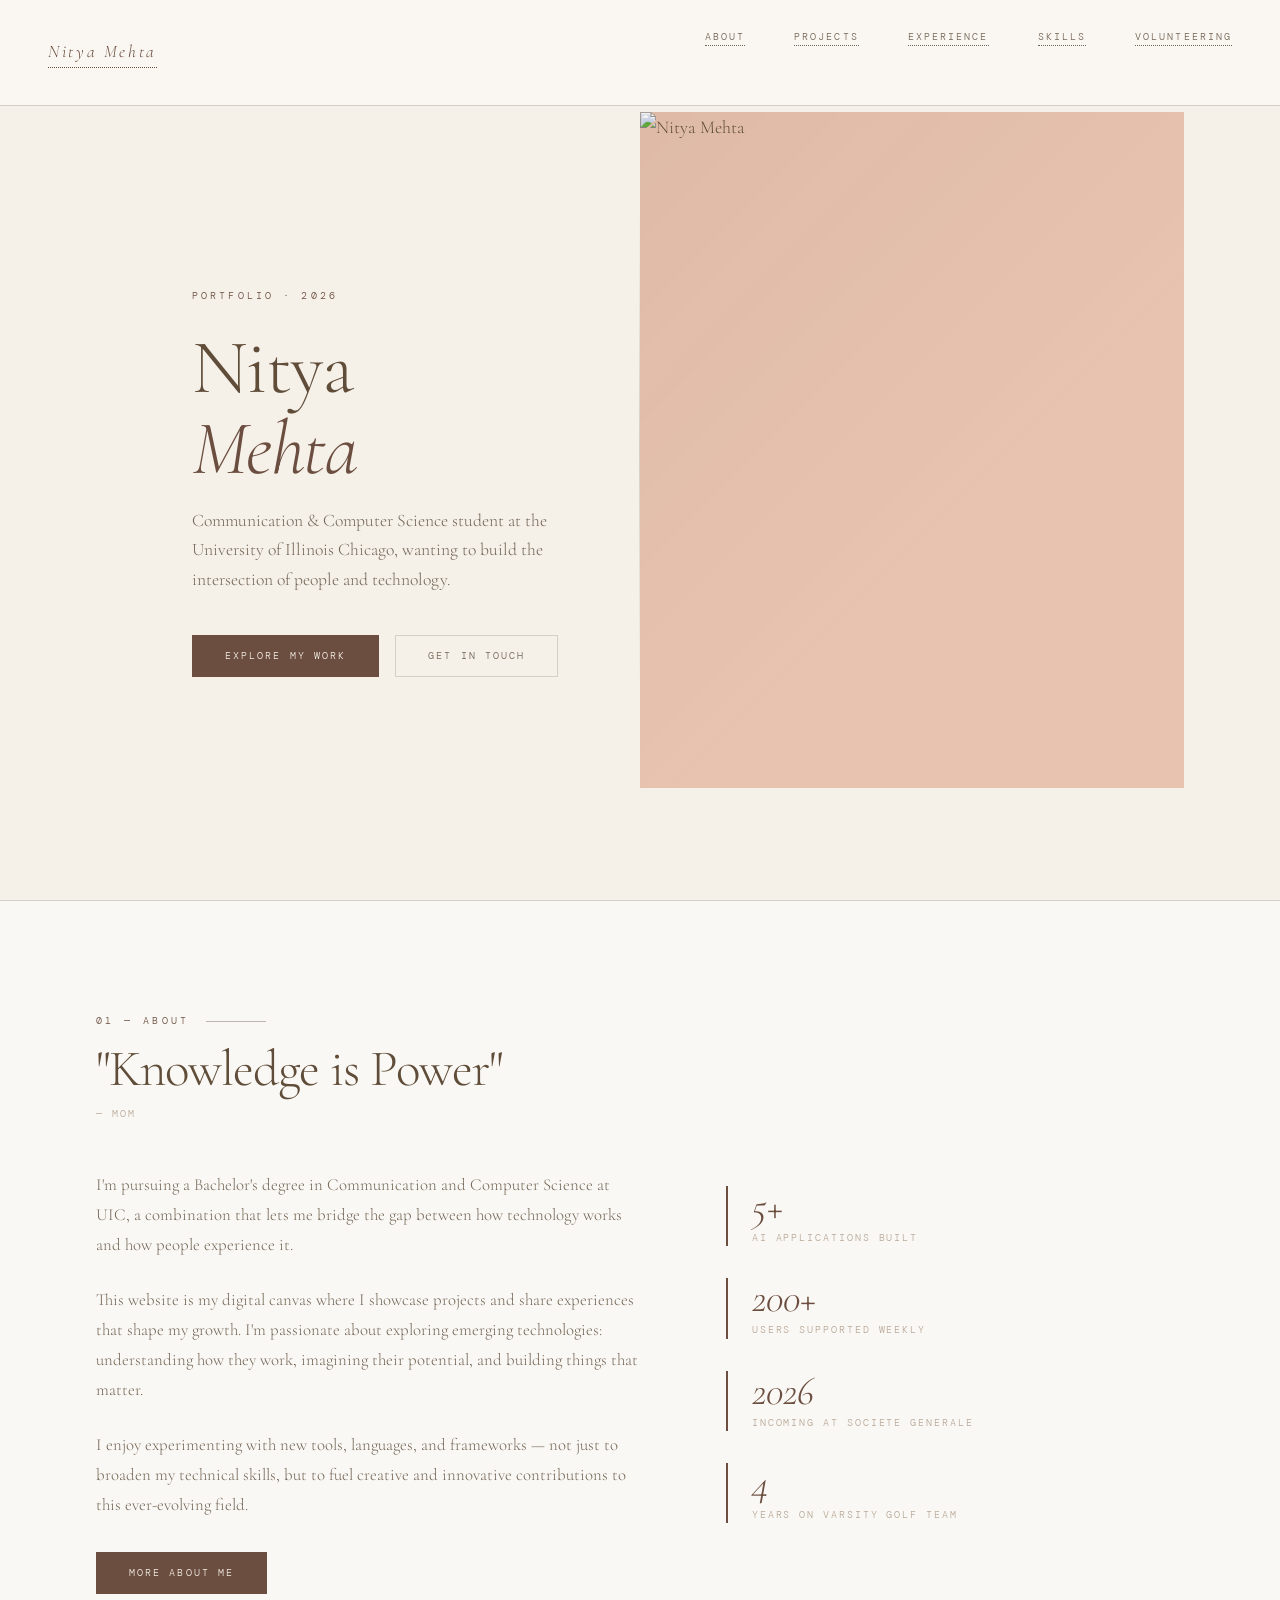
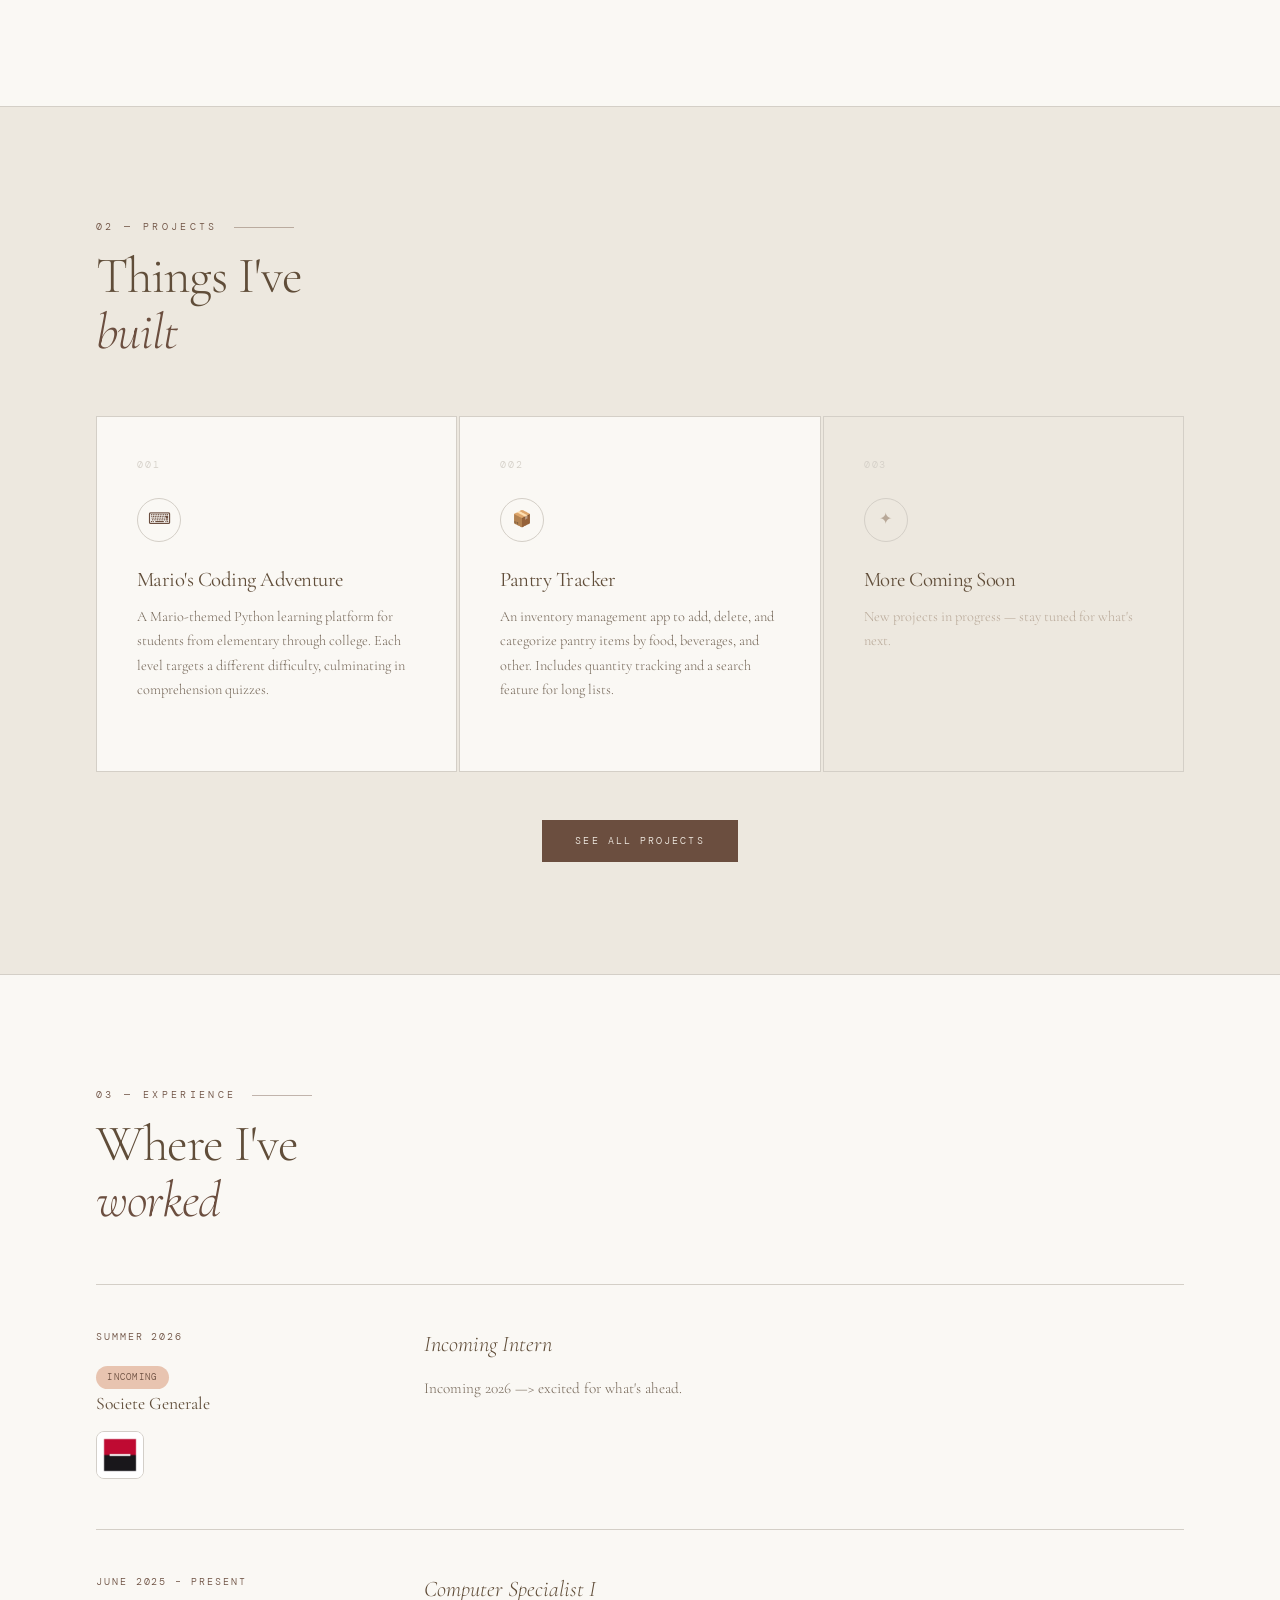
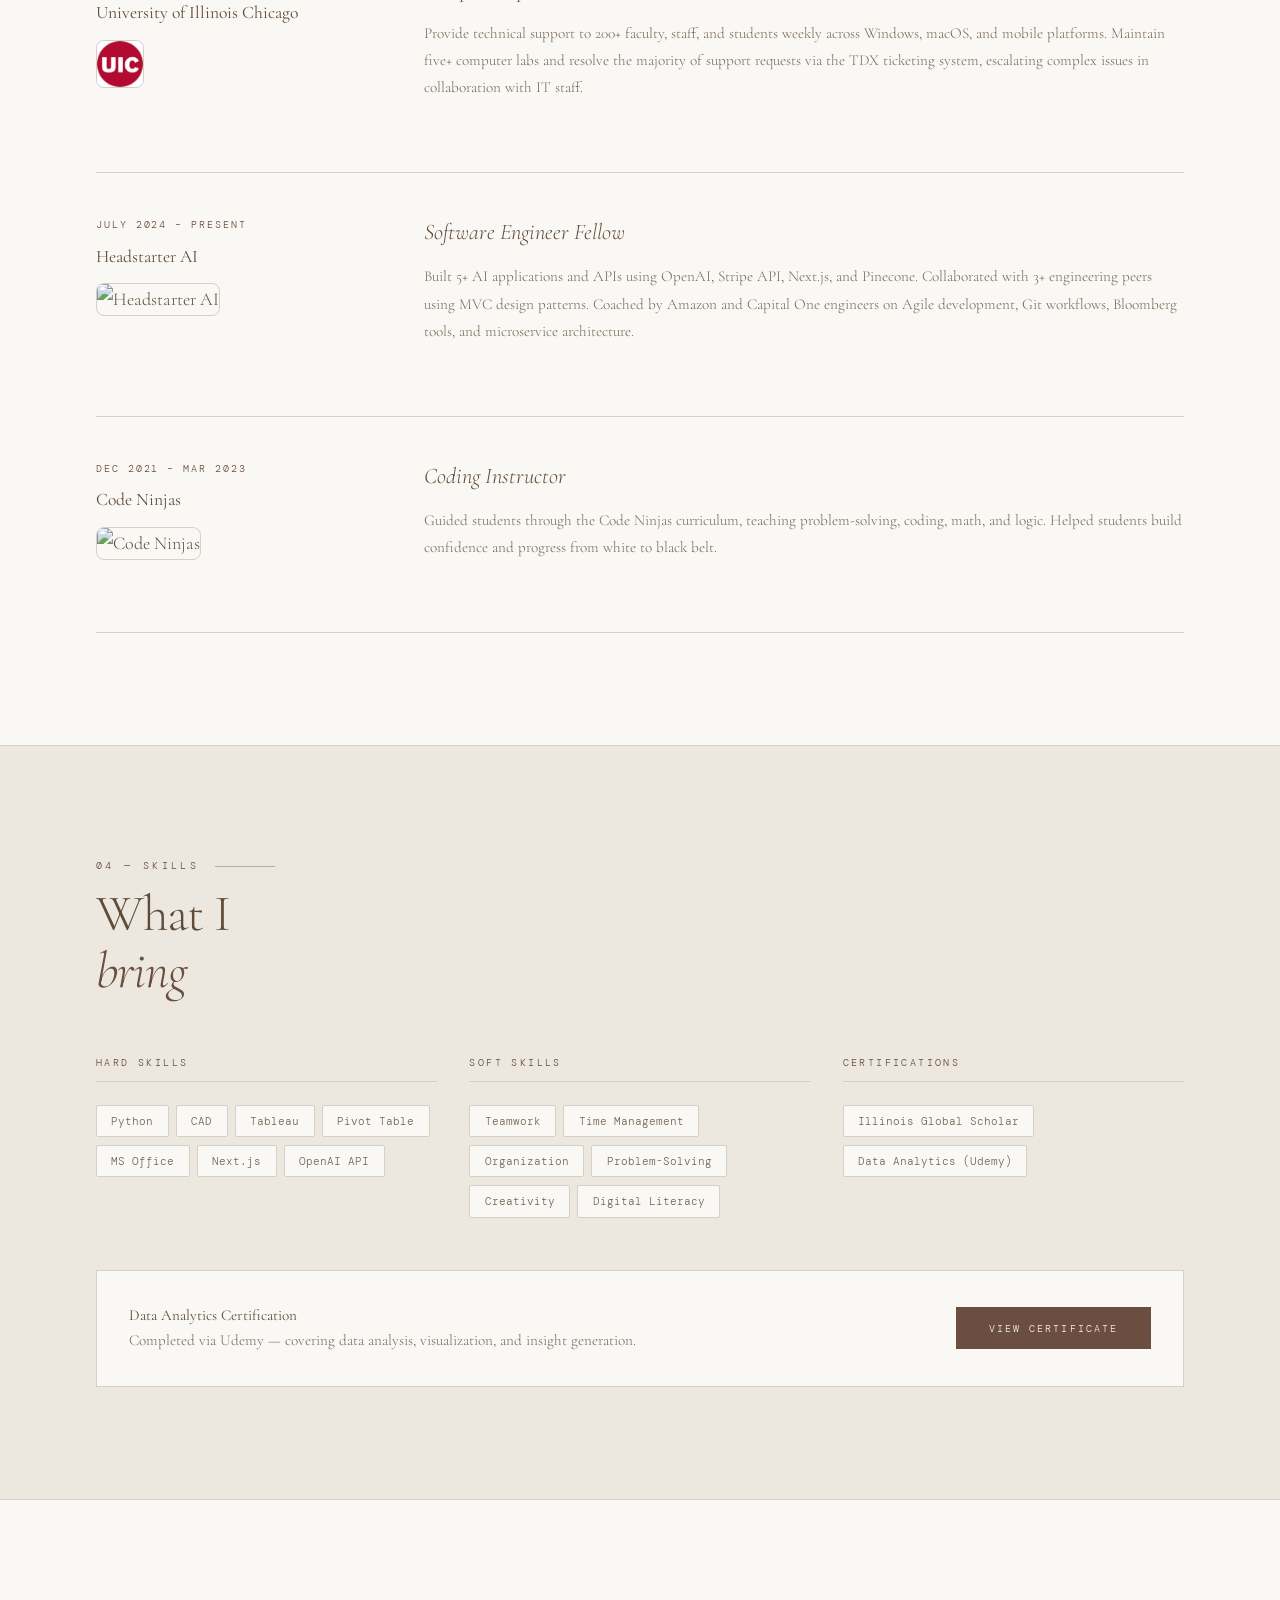
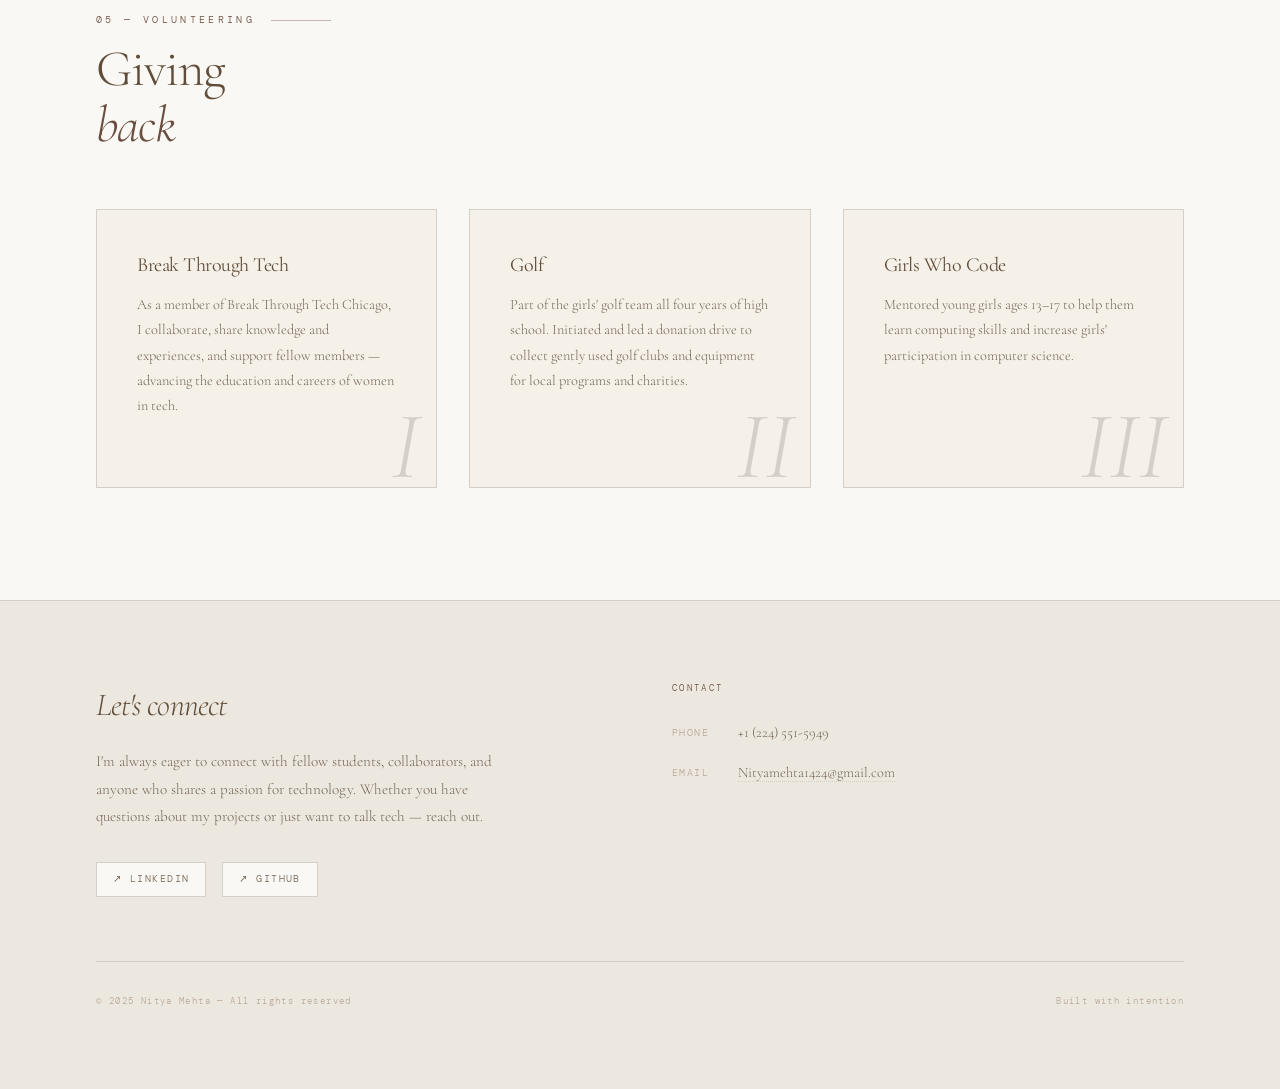
==== commit 2064c036: "Updated project files" ====
--- a/index.html
+++ b/index.html
@@ -15,8 +15,8 @@
       --cream:   #f5f0e8;
       --cream2:  #ede8df;
       --white:   #faf8f4;
-      --ink:     #78614a;
-      --ink-mid: #7e7162;
+      --ink:     #604d39;
+      --ink-mid: #736556;
       --ink-soft:#b8a898;
       --terra:   #6b4e3f;
       --terra-lt:#e8c4b0;
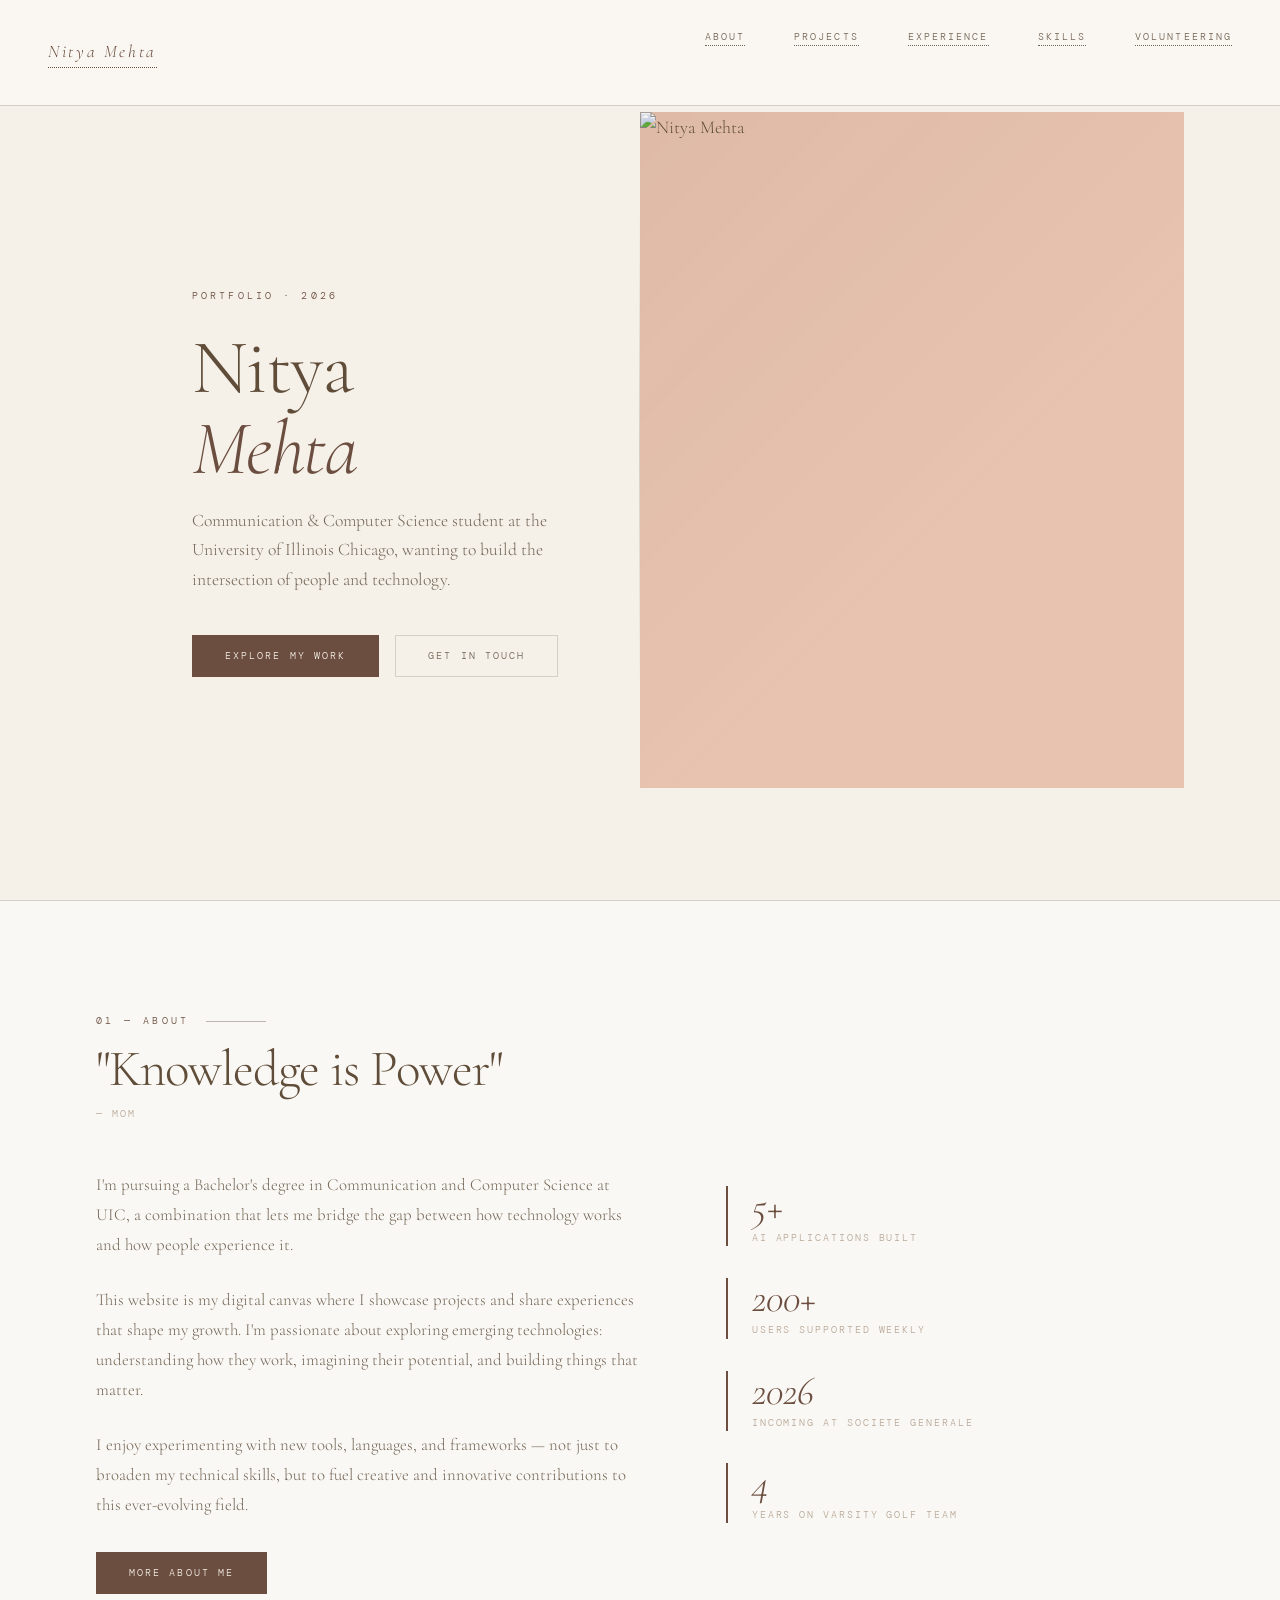
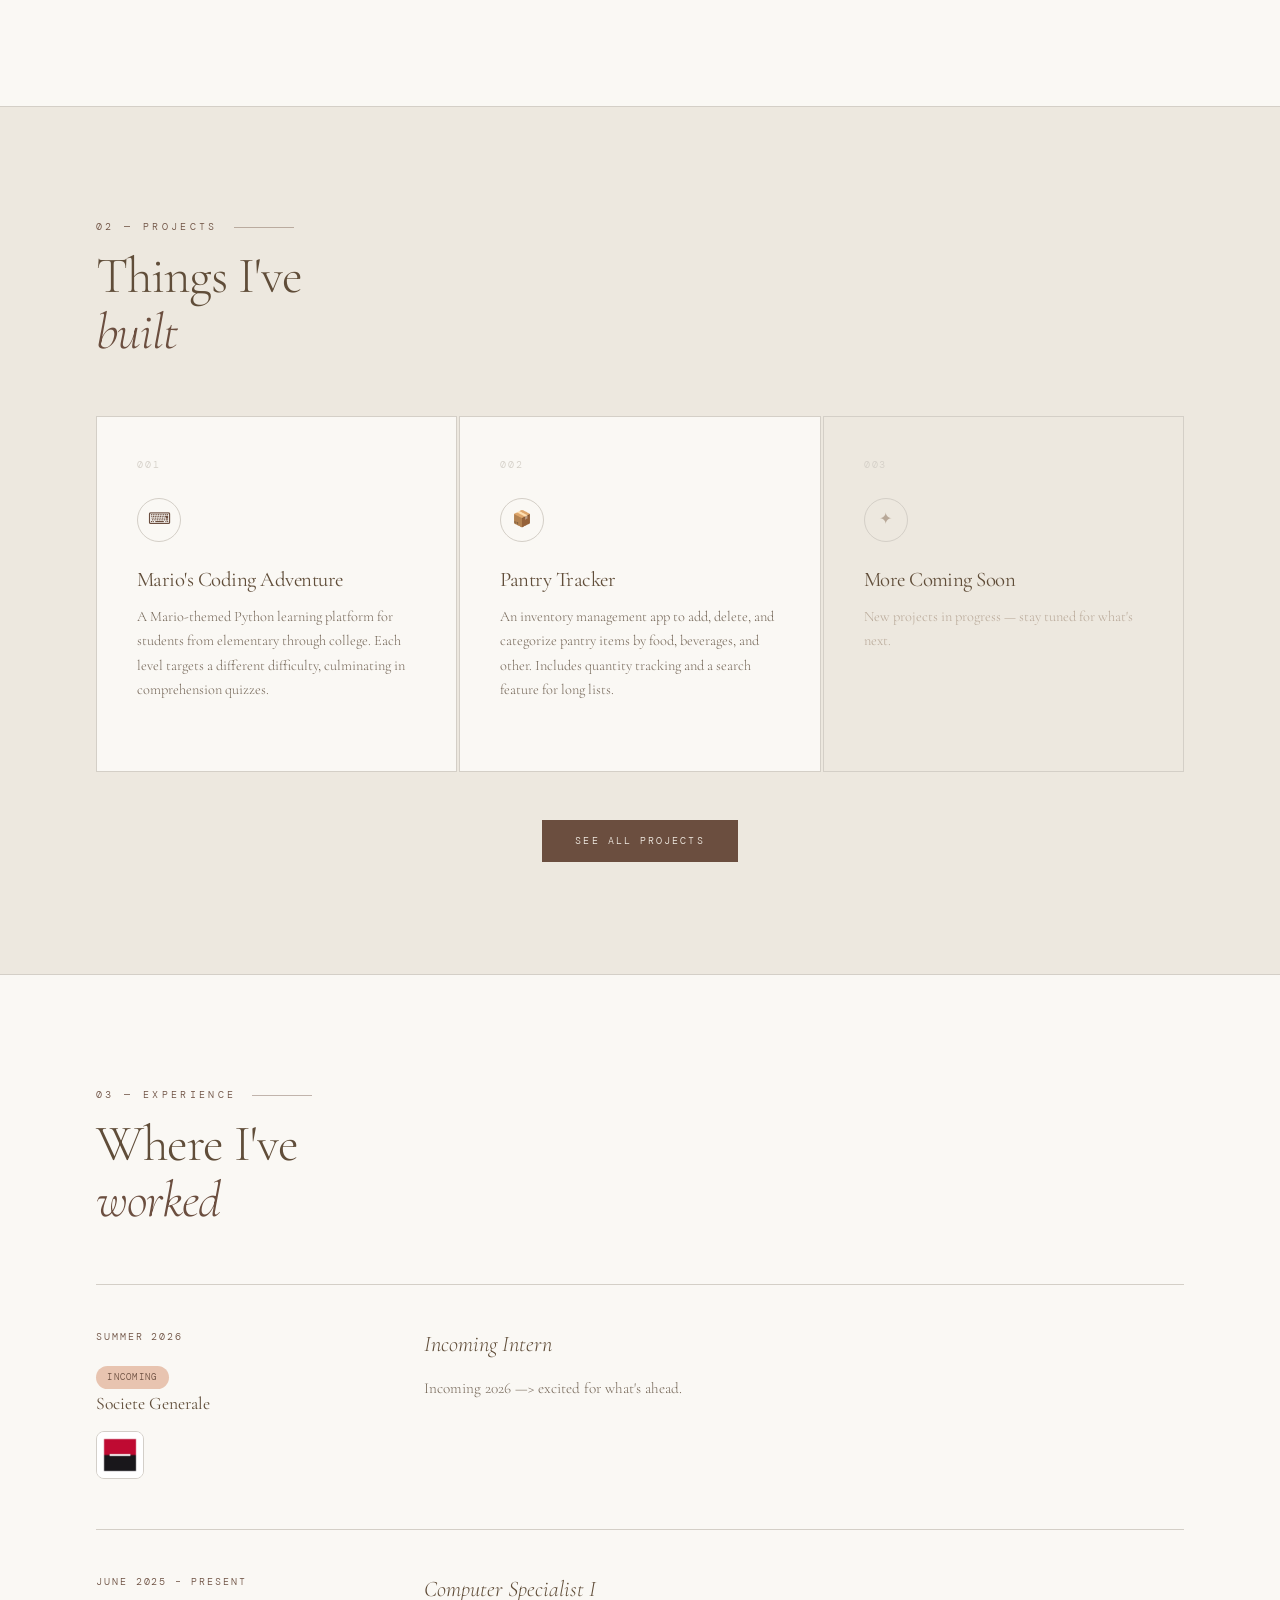
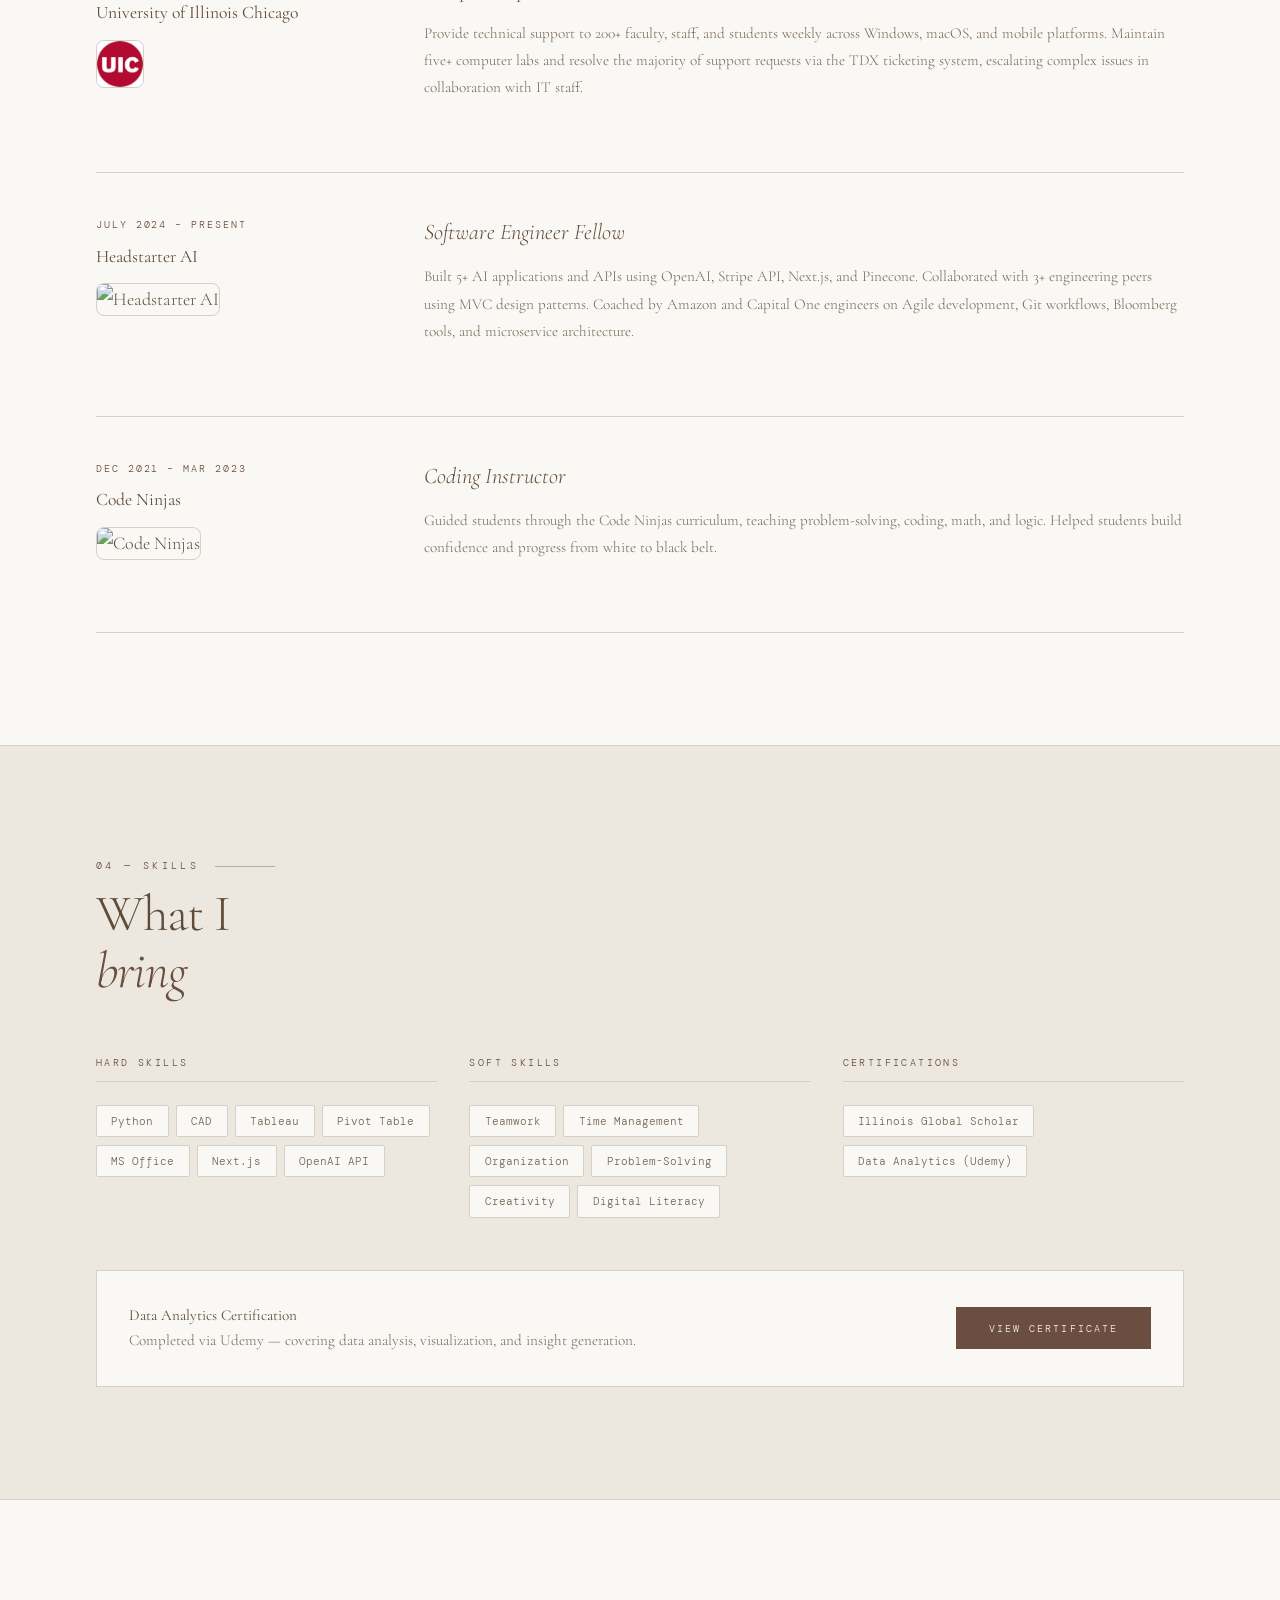
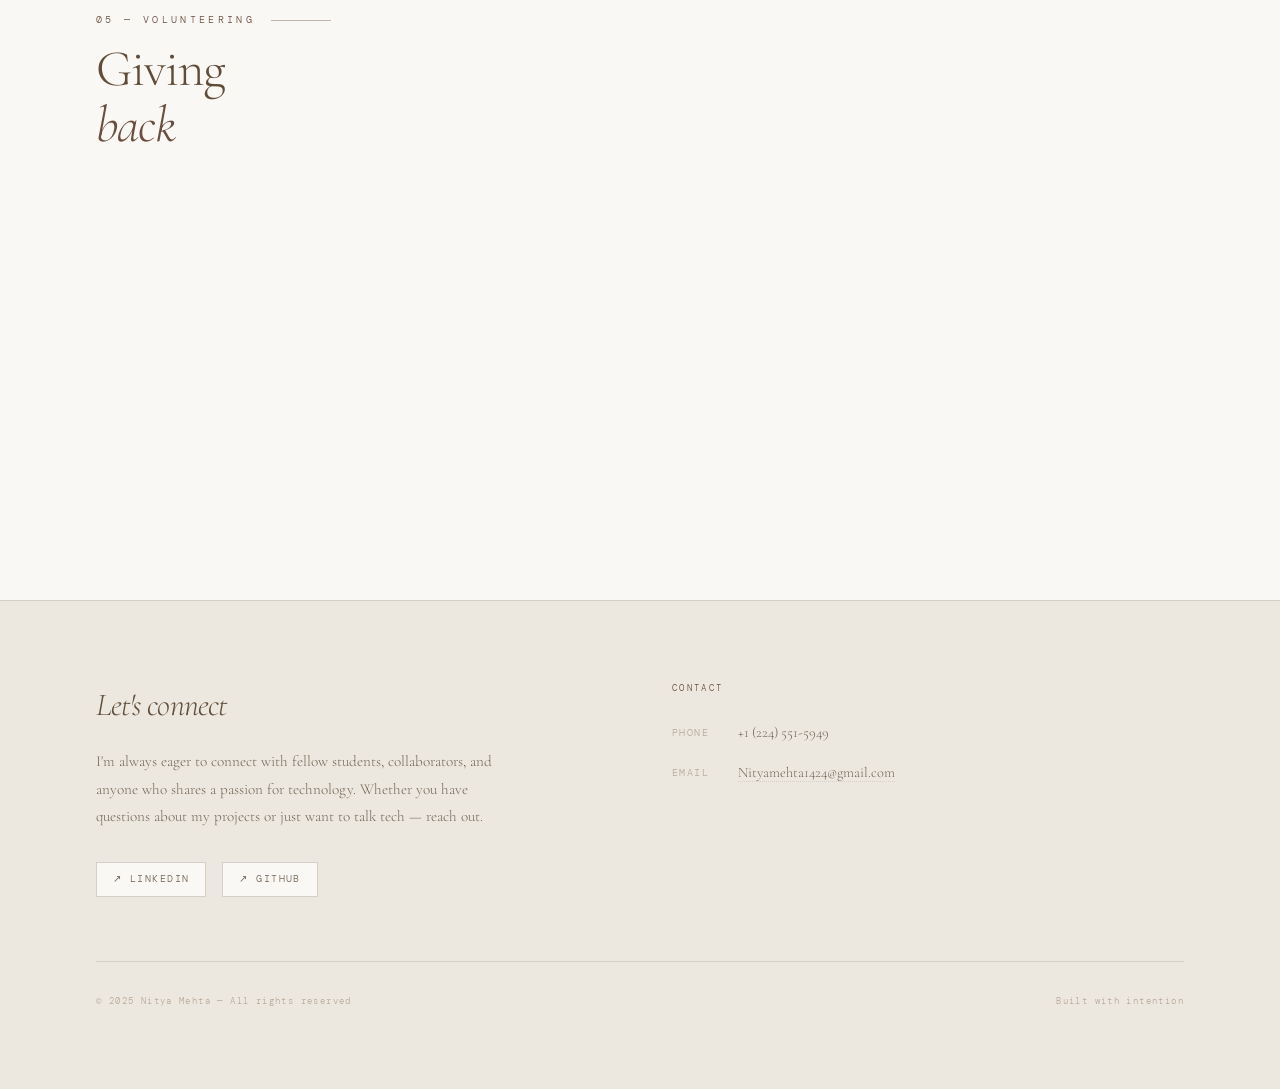
==== commit 6166510e: "Updated project files" ====
--- a/index.html
+++ b/index.html
@@ -817,7 +817,7 @@
   <section id="about">
     <p class="section-label reveal">01 &mdash; About</p>
     <h2 class="section-title reveal">"Knowledge is Power"</h2>
-    <p class="quote-attr reveal">— Mom</p>
+    <p class="quote-attr reveal">— Mom<p>
     <div class="about-grid">
       <div class="about-text reveal">
         <p>I'm pursuing a Bachelor's degree in Communication and Computer Science at UIC, a combination that lets me bridge the gap between how technology works and how people experience it.</p>
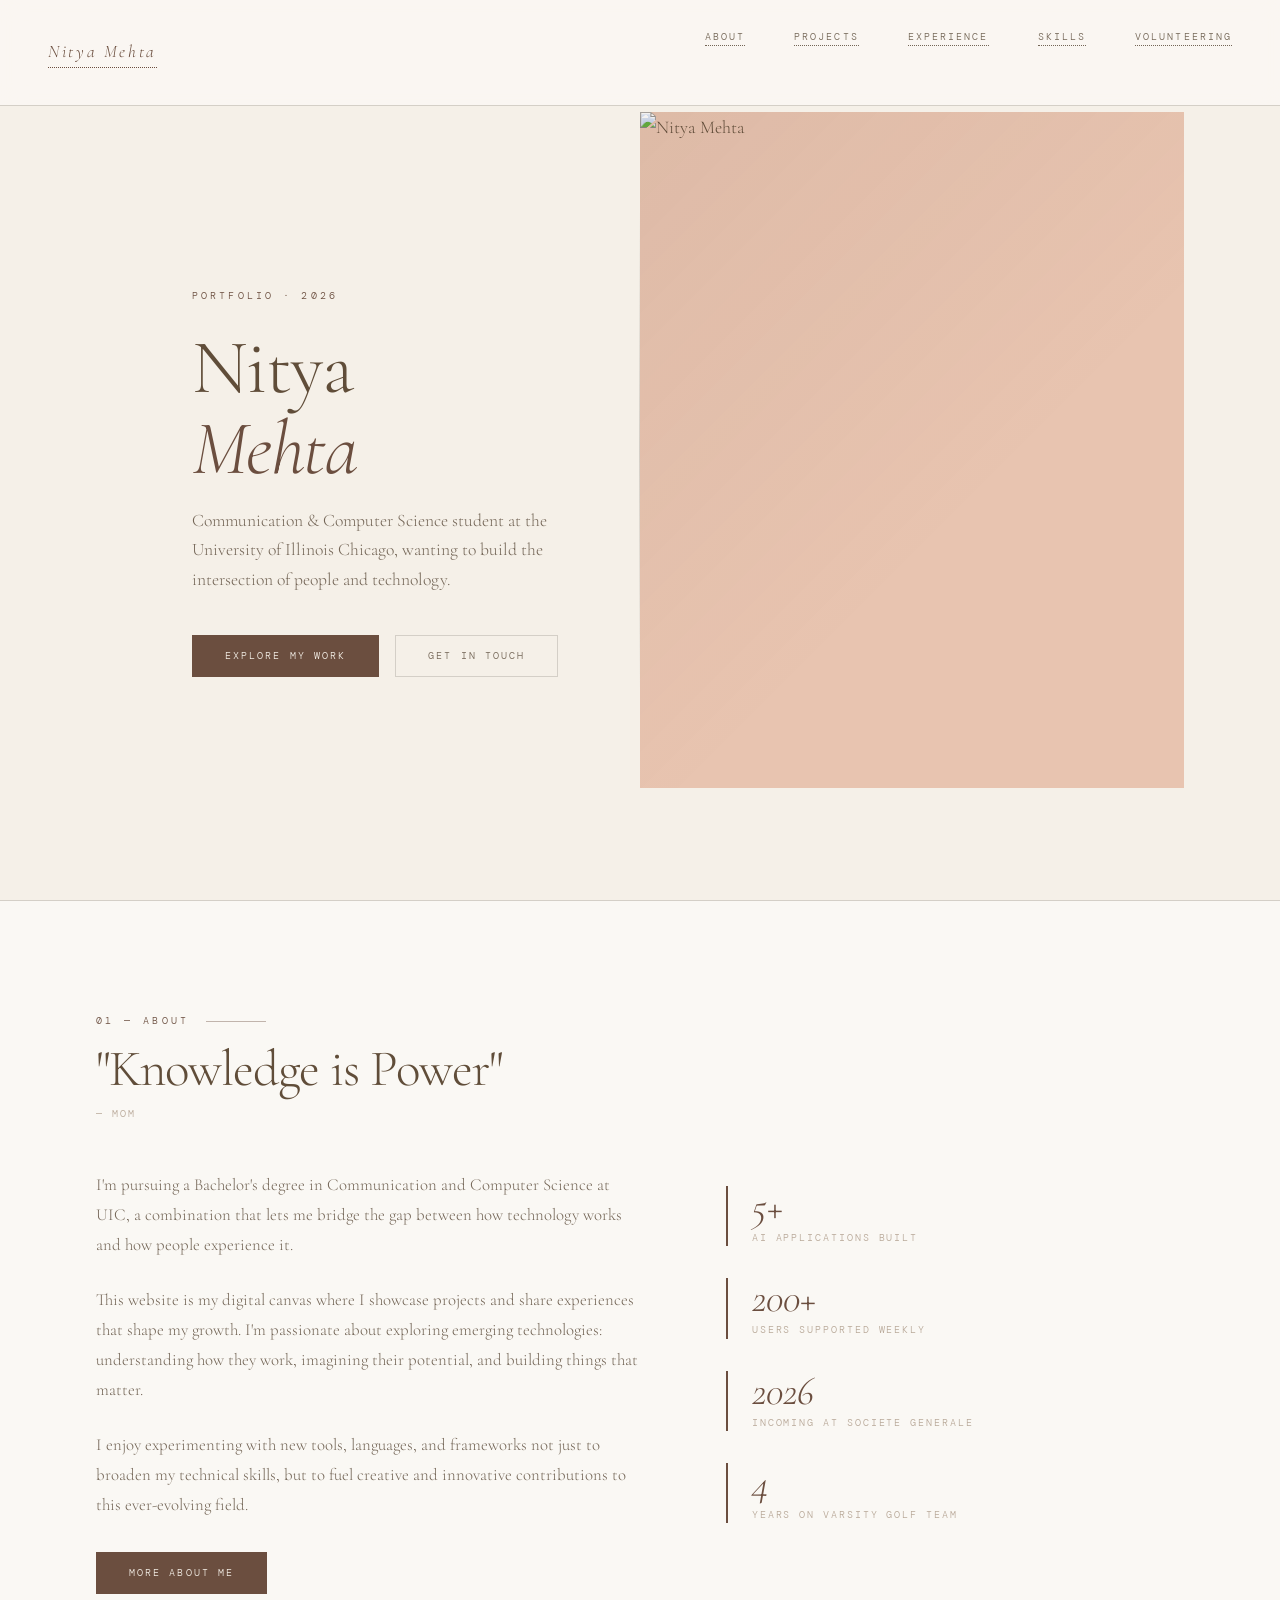
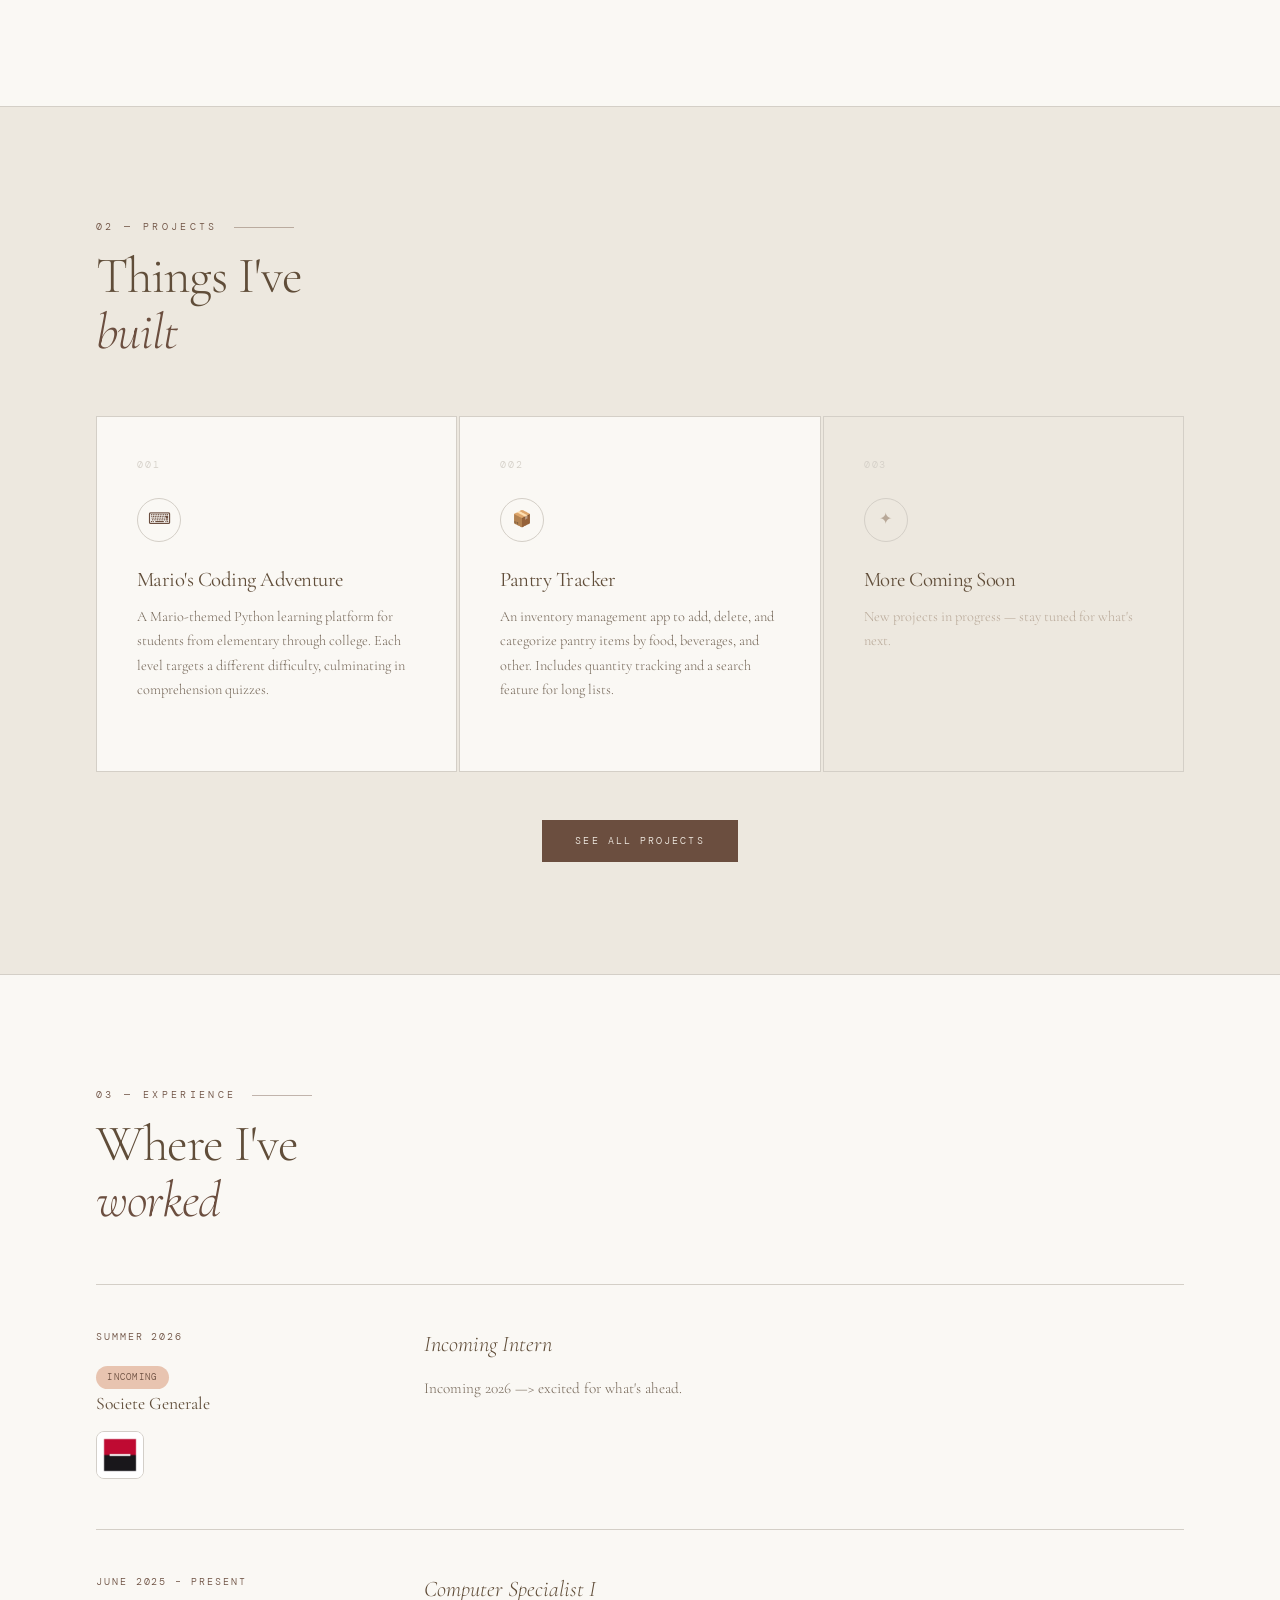
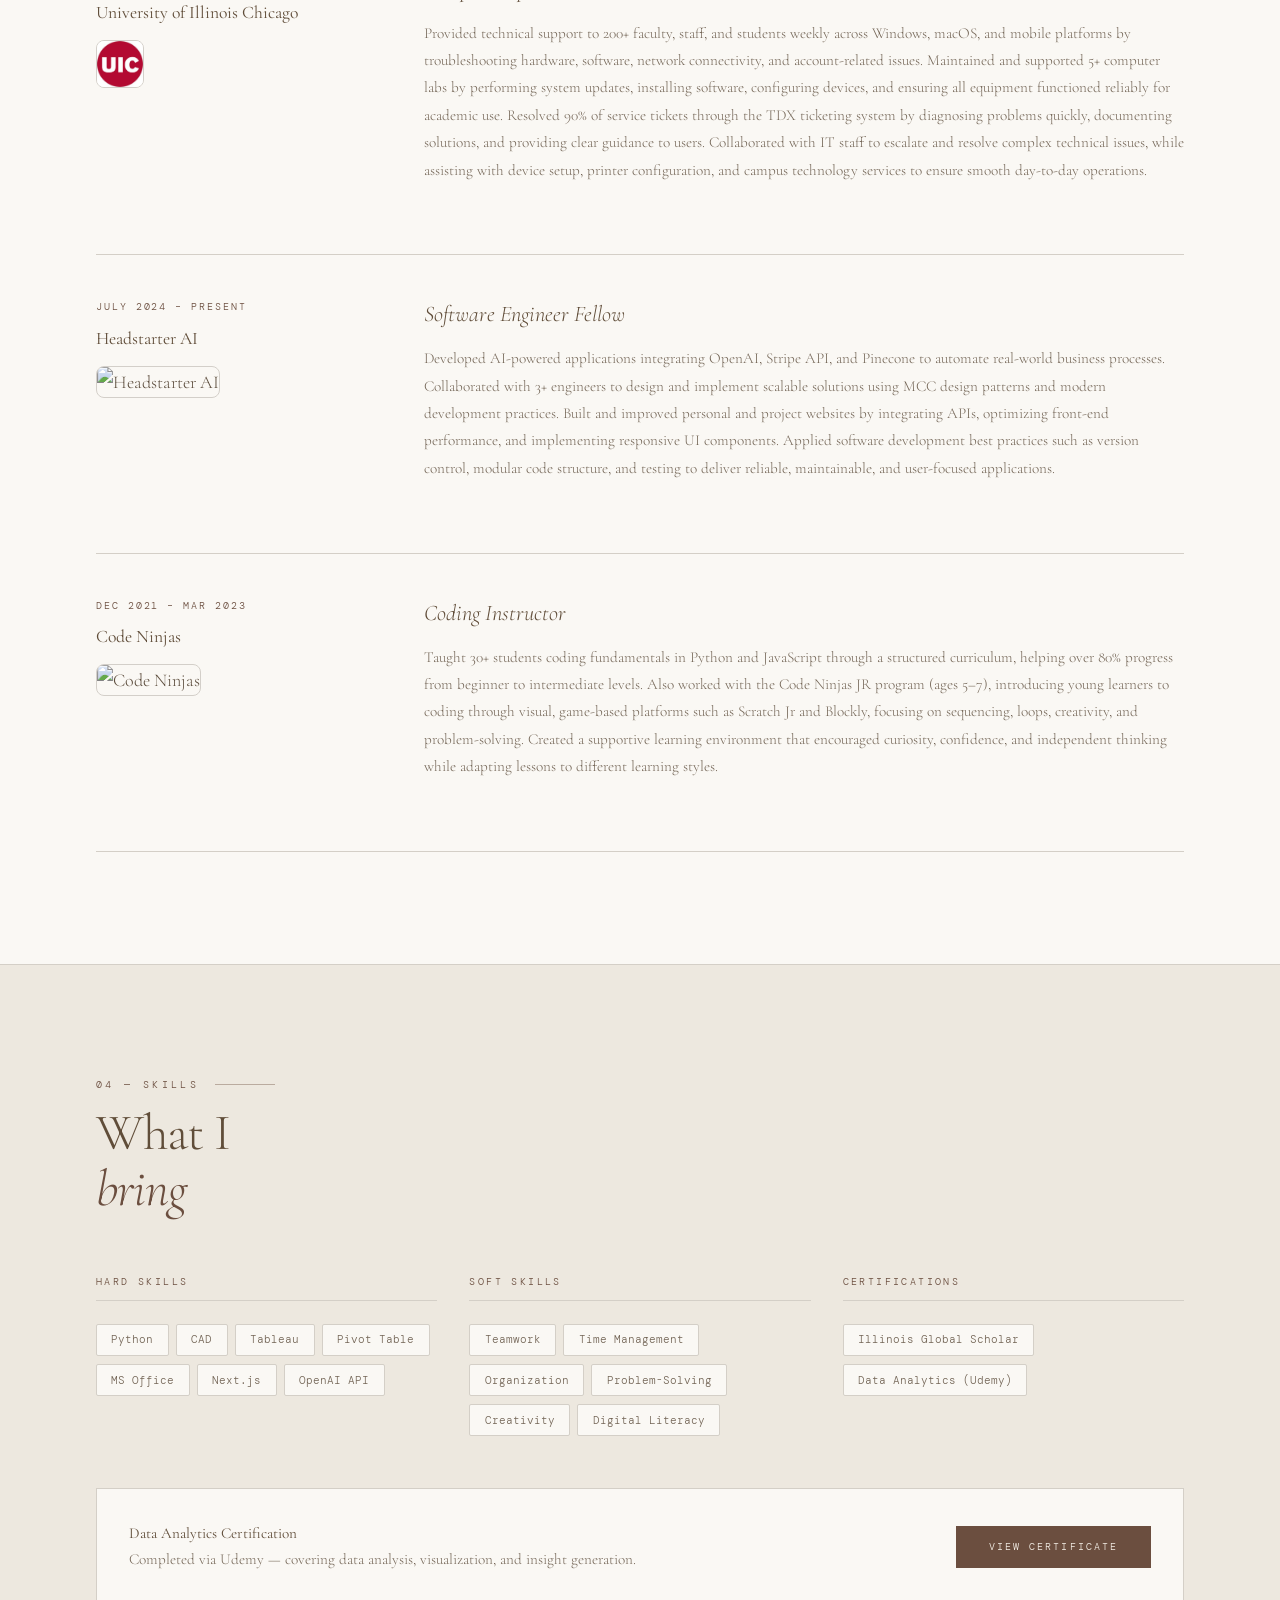
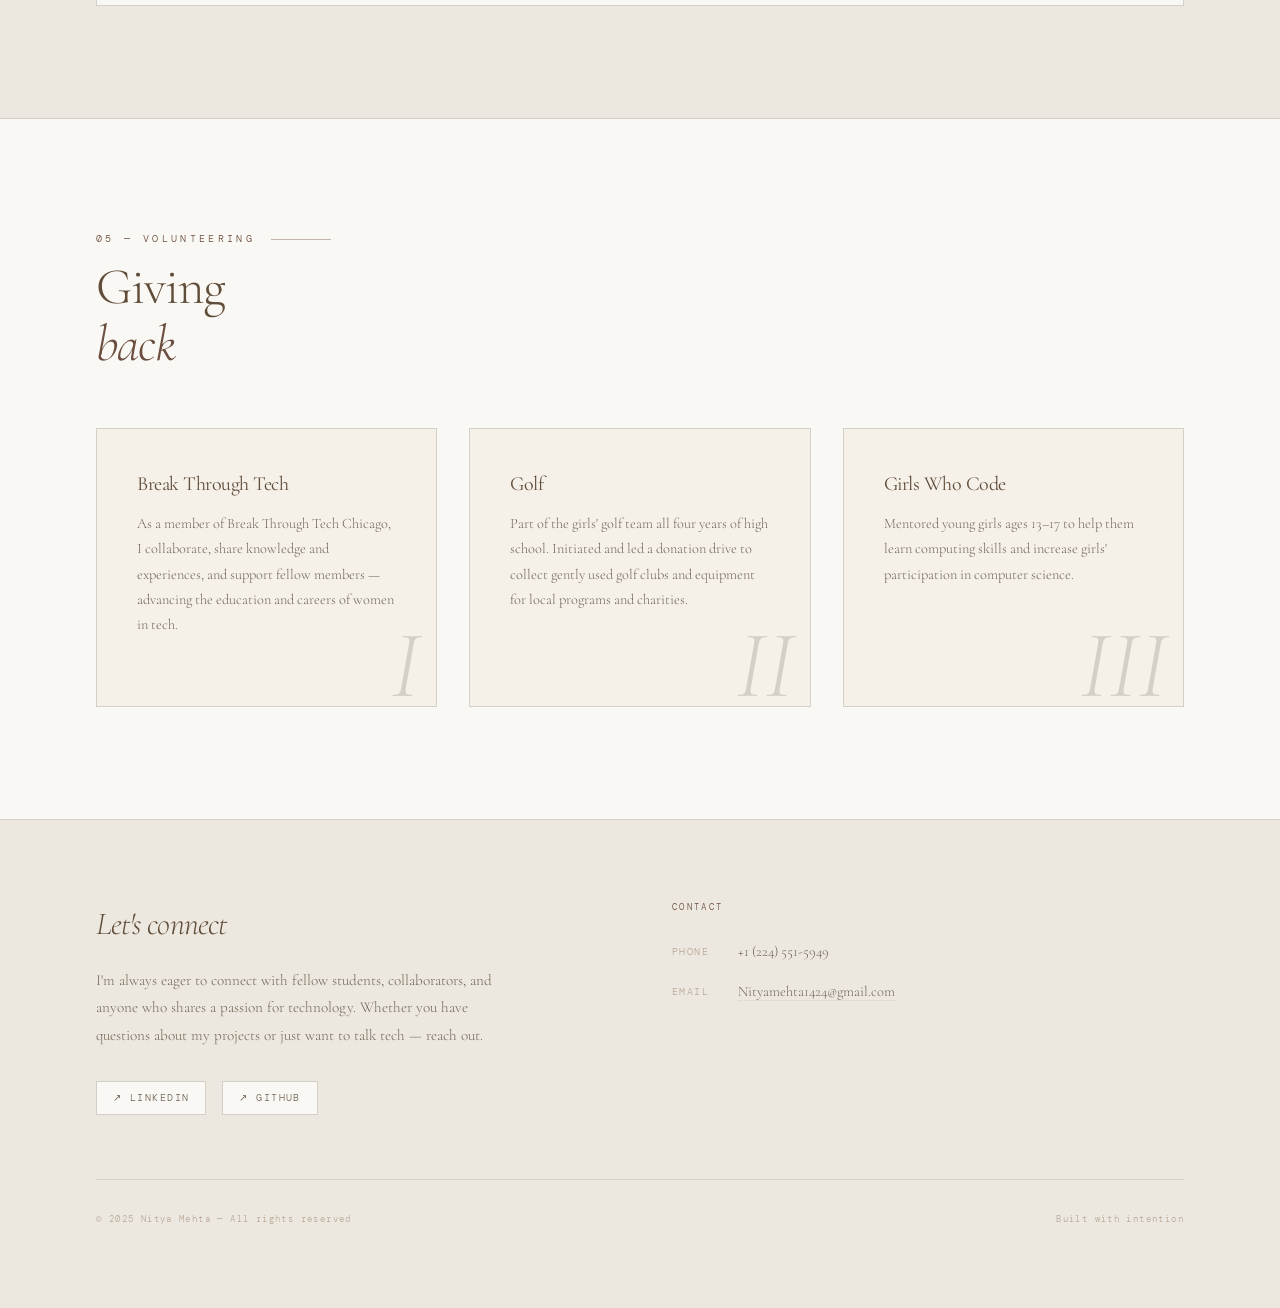
==== commit 544a8ff6: "Updated project files" ====
--- a/index.html
+++ b/index.html
@@ -822,7 +822,7 @@
       <div class="about-text reveal">
         <p>I'm pursuing a Bachelor's degree in Communication and Computer Science at UIC, a combination that lets me bridge the gap between how technology works and how people experience it.</p>
         <p>This website is my digital canvas where I showcase projects and share experiences that shape my growth. I'm passionate about exploring emerging technologies: understanding how they work, imagining their potential, and building things that matter.</p>
-        <p>I enjoy experimenting with new tools, languages, and frameworks — not just to broaden my technical skills, but to fuel creative and innovative contributions to this ever-evolving field.</p>
+        <p>I enjoy experimenting with new tools, languages, and frameworks not just to broaden my technical skills, but to fuel creative and innovative contributions to this ever-evolving field.</p>
         <a href="more.html" class="btn-primary" style="margin-top:0.5rem; display:inline-block;">More About Me</a>
       </div>
       <div class="about-stats reveal">
@@ -902,7 +902,7 @@
         </div>
         <div>
           <p class="exp-role">Computer Specialist I</p>
-          <p class="exp-desc">Provide technical support to 200+ faculty, staff, and students weekly across Windows, macOS, and mobile platforms. Maintain five+ computer labs and resolve the majority of support requests via the TDX ticketing system, escalating complex issues in collaboration with IT staff.</p>
+          <p class="exp-desc">Provided technical support to 200+ faculty, staff, and students weekly across Windows, macOS, and mobile platforms by troubleshooting hardware, software, network connectivity, and account-related issues. Maintained and supported 5+ computer labs by performing system updates, installing software, configuring devices, and ensuring all equipment functioned reliably for academic use. Resolved 90% of service tickets through the TDX ticketing system by diagnosing problems quickly, documenting solutions, and providing clear guidance to users. Collaborated with IT staff to escalate and resolve complex technical issues, while assisting with device setup, printer configuration, and campus technology services to ensure smooth day-to-day operations.</p>
         </div>
       </div>
 
@@ -914,7 +914,7 @@
         </div>
         <div>
           <p class="exp-role">Software Engineer Fellow</p>
-          <p class="exp-desc">Built 5+ AI applications and APIs using OpenAI, Stripe API, Next.js, and Pinecone. Collaborated with 3+ engineering peers using MVC design patterns. Coached by Amazon and Capital One engineers on Agile development, Git workflows, Bloomberg tools, and microservice architecture.</p>
+          <p class="exp-desc">Developed AI-powered applications integrating OpenAI, Stripe API, and Pinecone to automate real-world business processes. Collaborated with 3+ engineers to design and implement scalable solutions using MCC design patterns and modern development practices. Built and improved personal and project websites by integrating APIs, optimizing front-end performance, and implementing responsive UI components. Applied software development best practices such as version control, modular code structure, and testing to deliver reliable, maintainable, and user-focused applications.</p>
         </div>
       </div>
 
@@ -926,7 +926,7 @@
         </div>
         <div>
           <p class="exp-role">Coding Instructor</p>
-          <p class="exp-desc">Guided students through the Code Ninjas curriculum, teaching problem-solving, coding, math, and logic. Helped students build confidence and progress from white to black belt.</p>
+          <p class="exp-desc">Taught 30+ students coding fundamentals in Python and JavaScript through a structured curriculum, helping over 80% progress from beginner to intermediate levels. Also worked with the Code Ninjas JR program (ages 5–7), introducing young learners to coding through visual, game-based platforms such as Scratch Jr and Blockly, focusing on sequencing, loops, creativity, and problem-solving. Created a supportive learning environment that encouraged curiosity, confidence, and independent thinking while adapting lessons to different learning styles.</p>
         </div>
       </div>
 
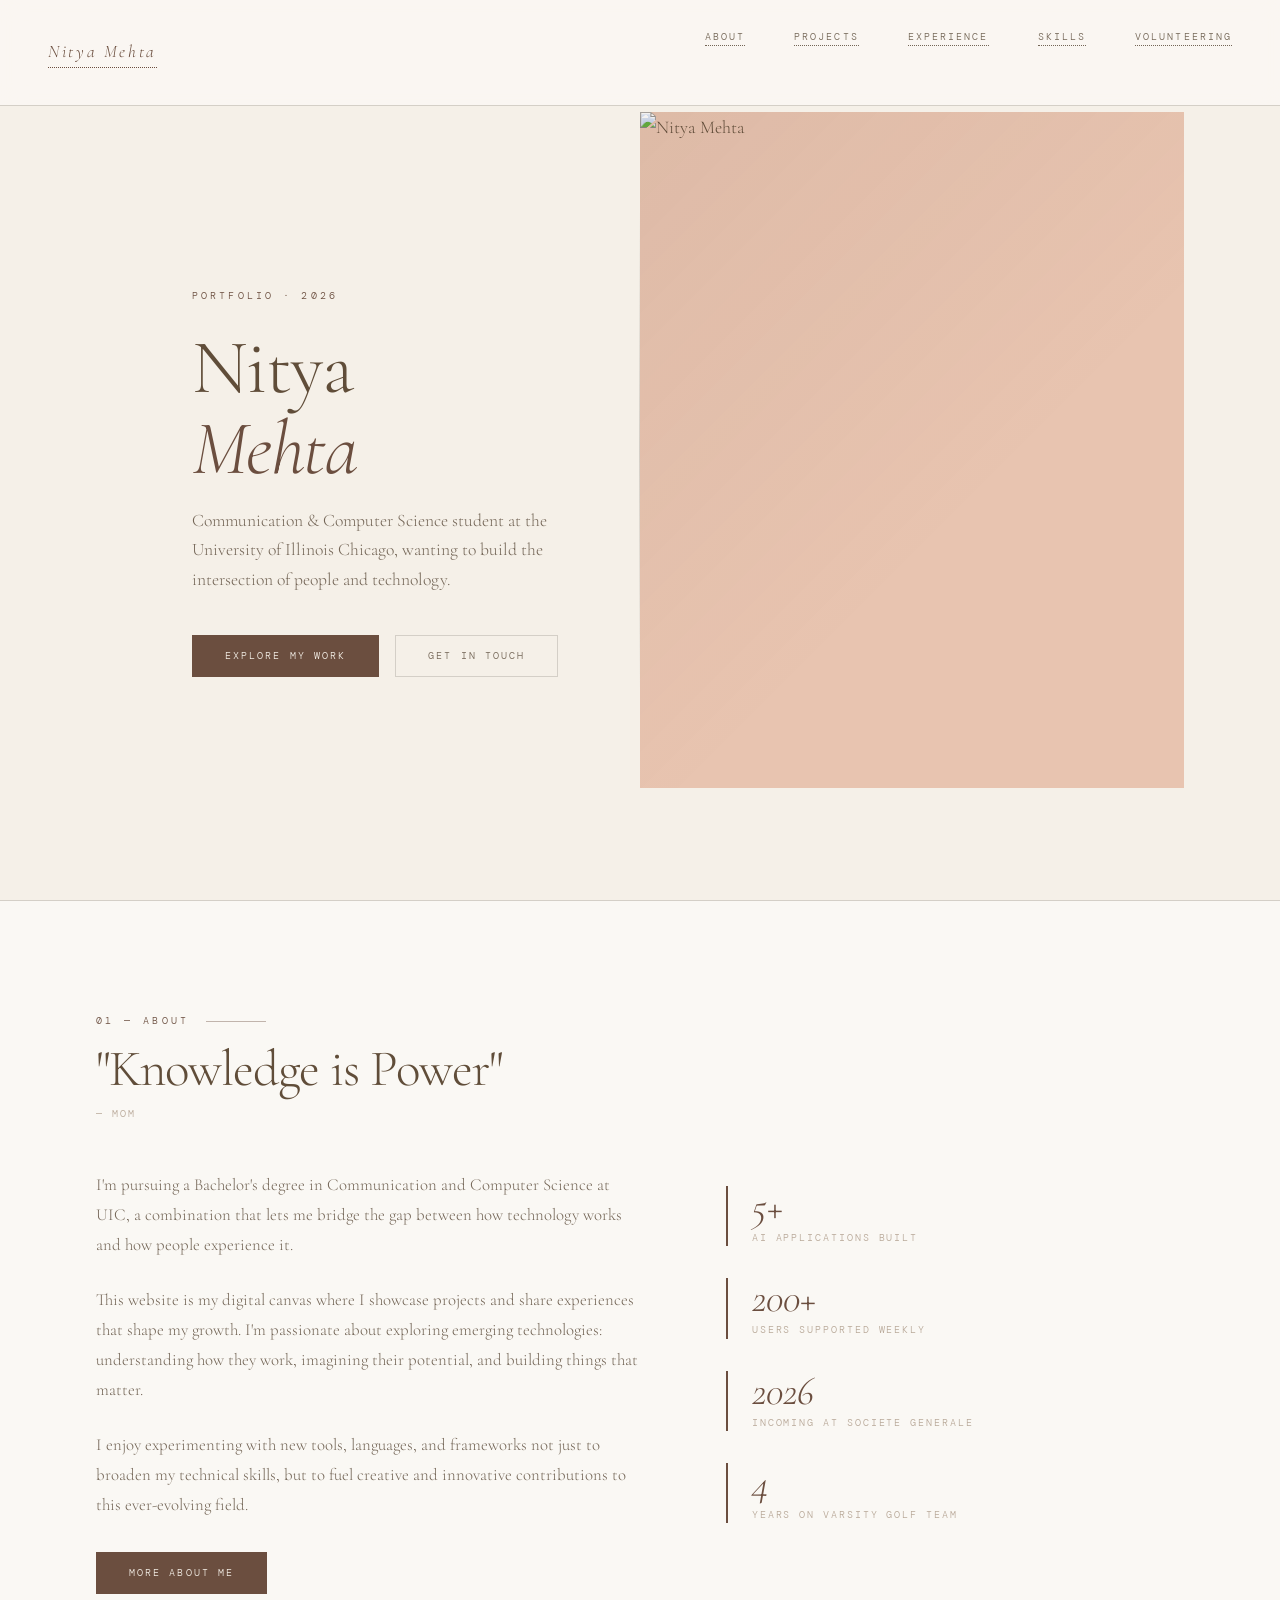
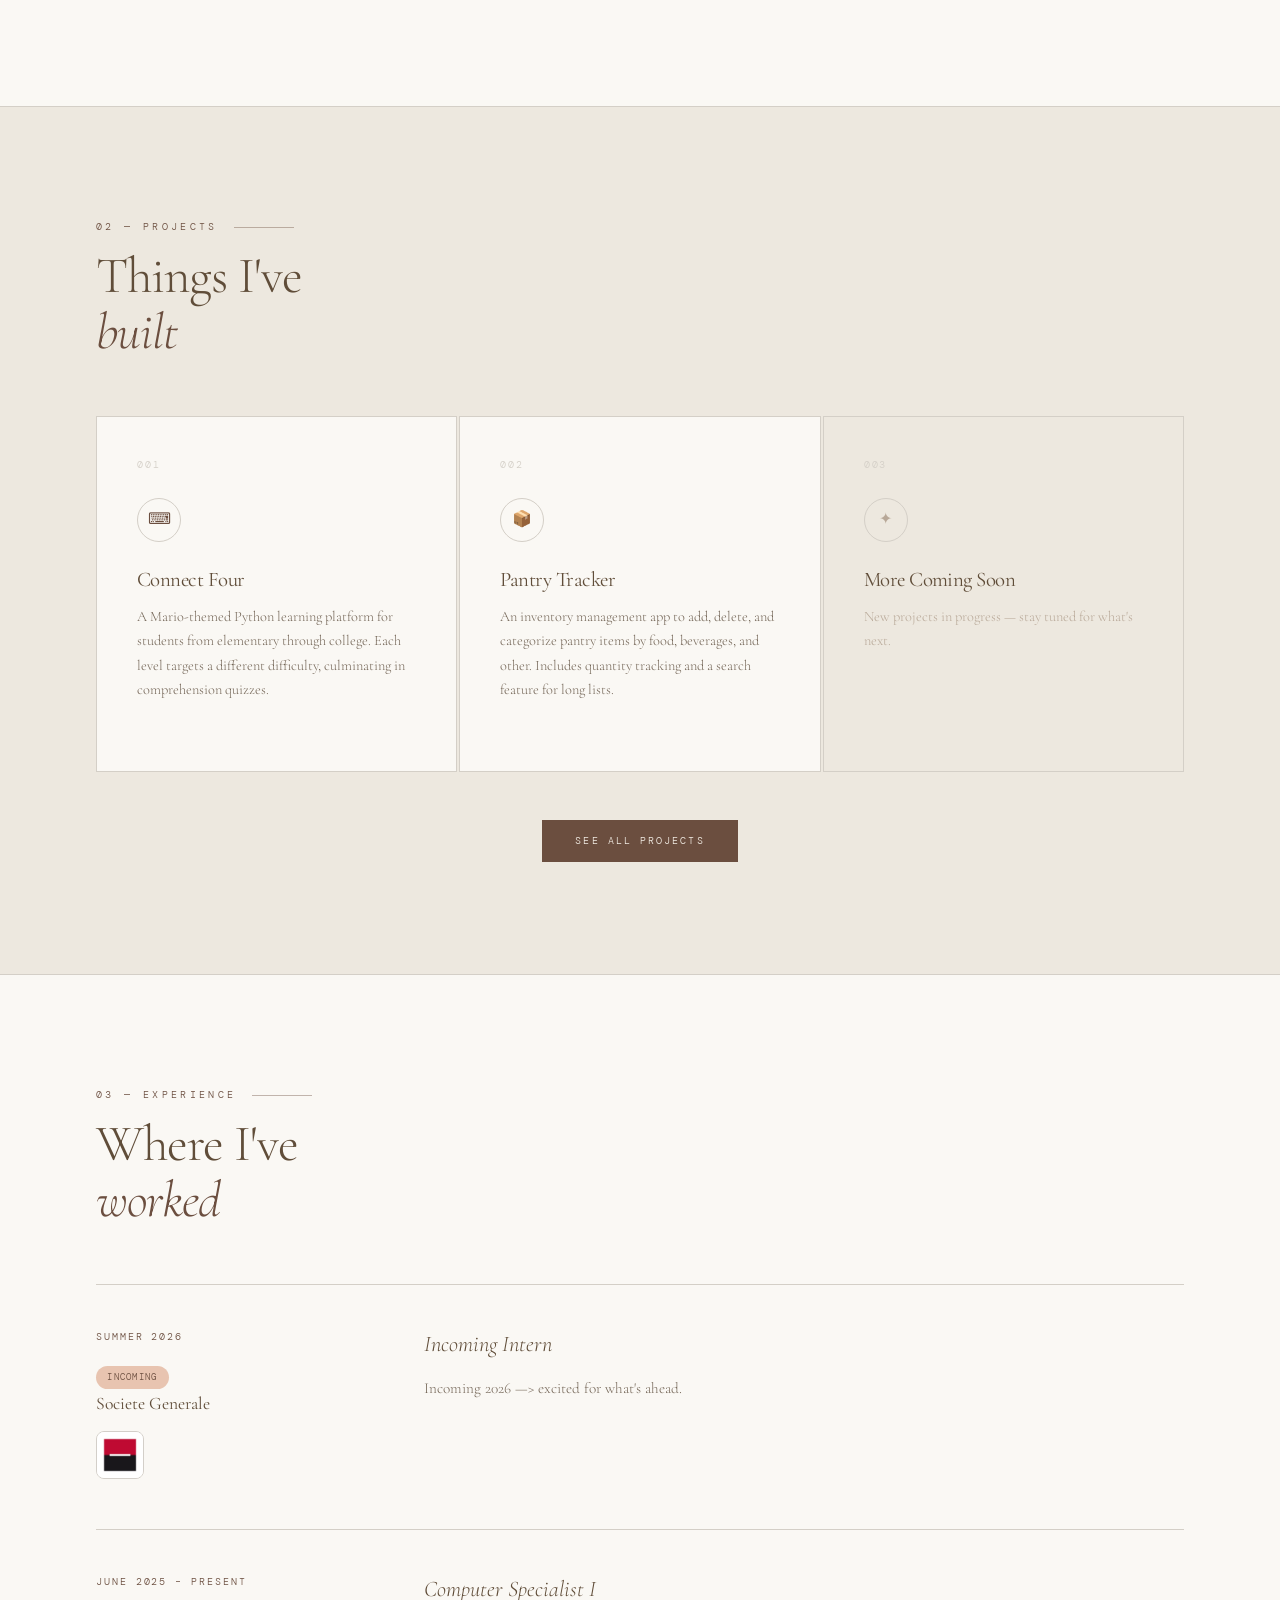
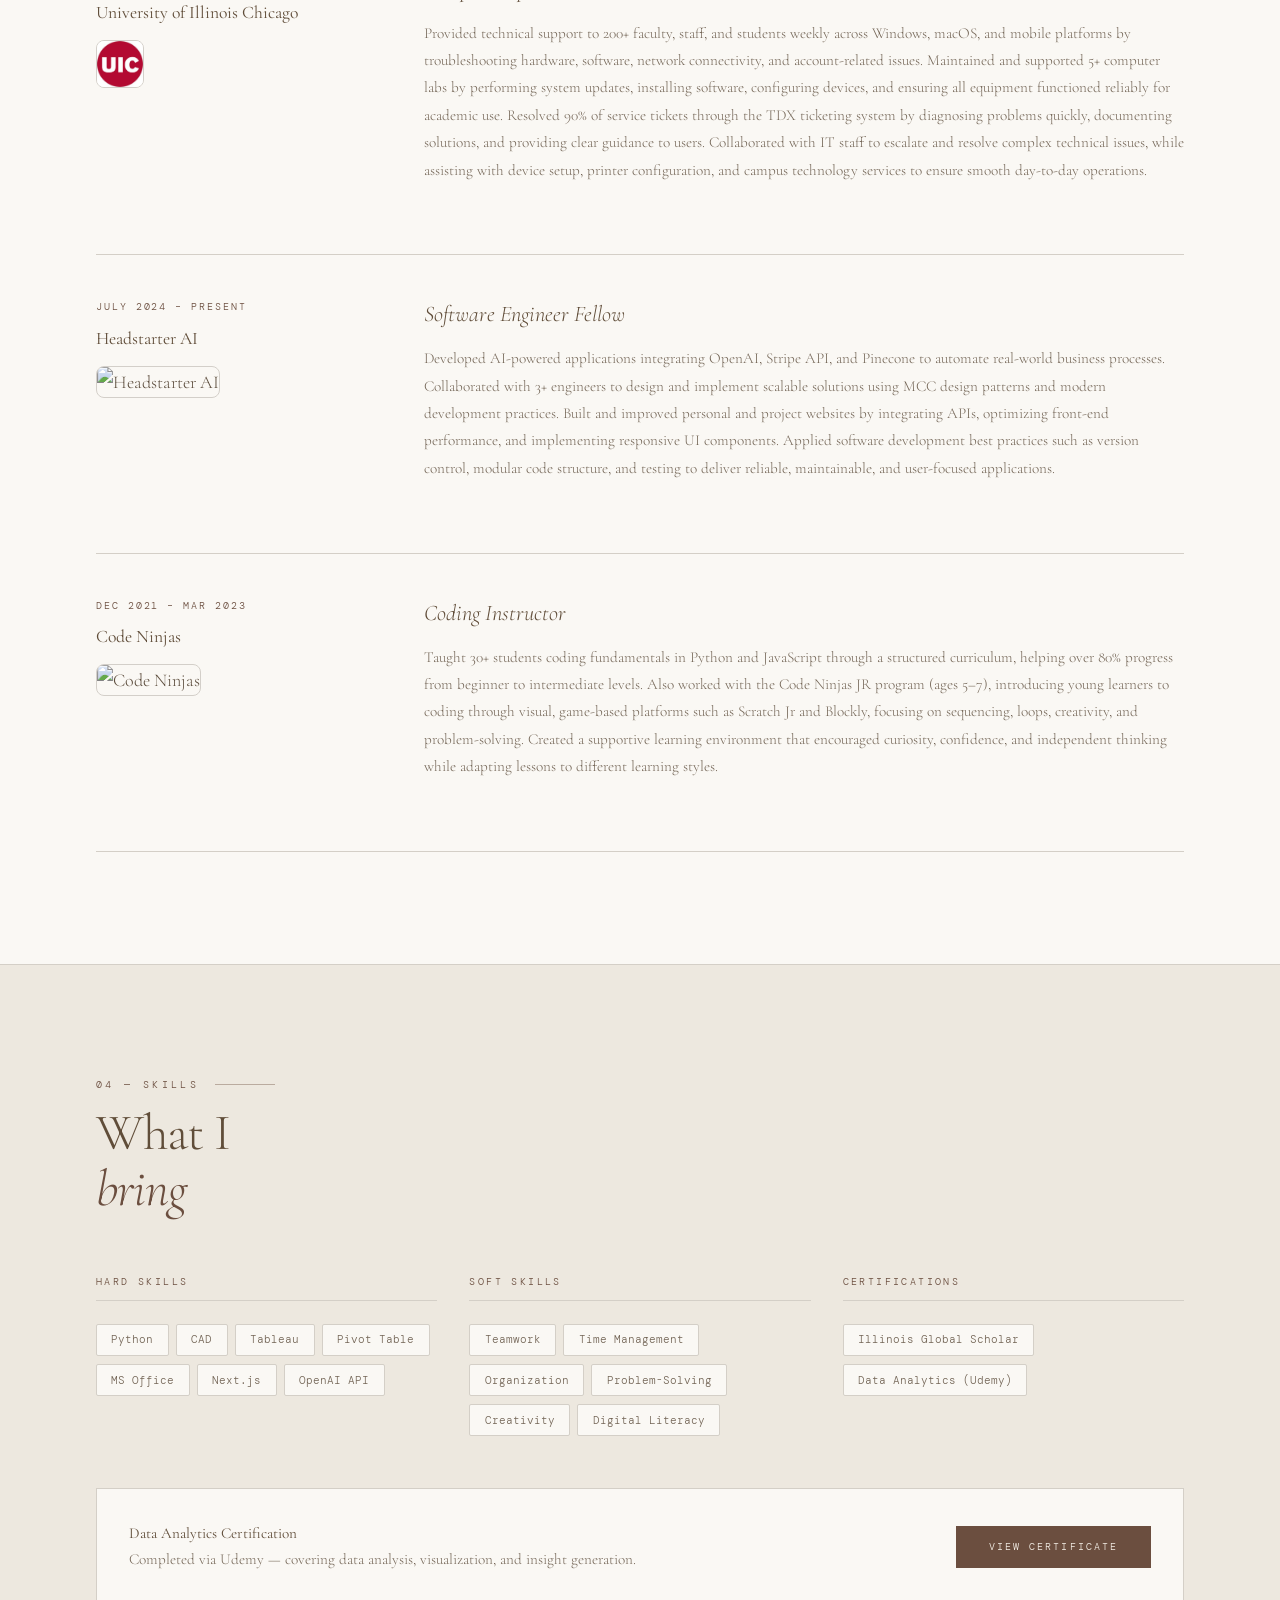
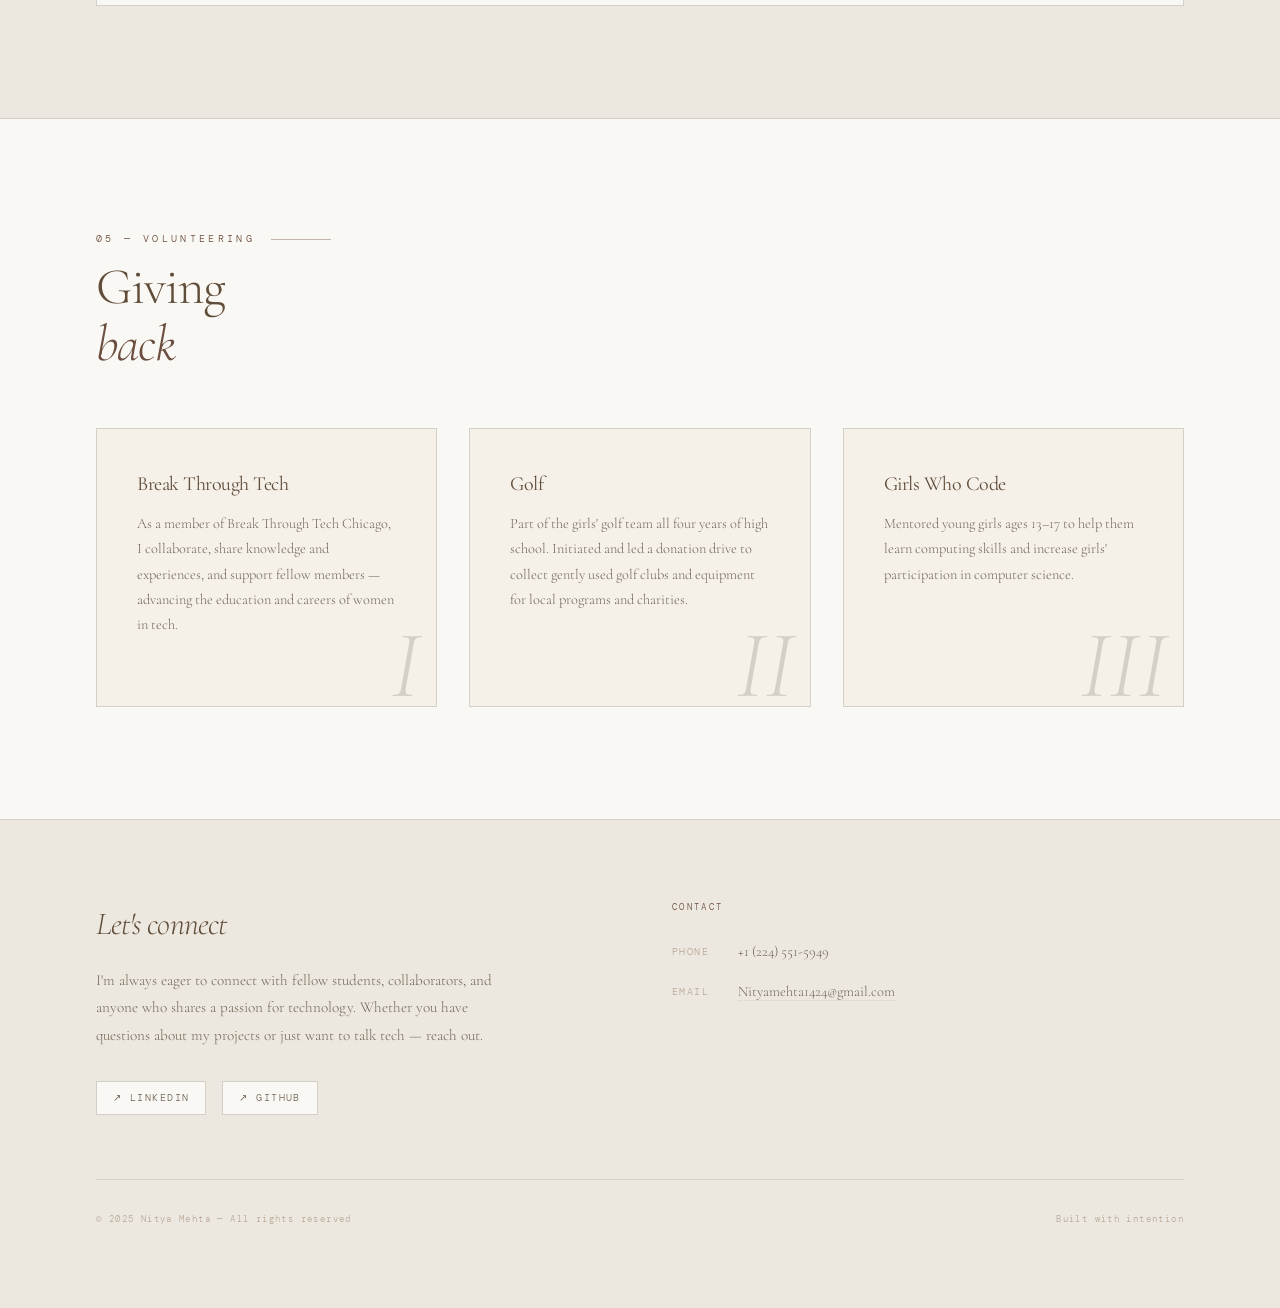
==== commit 631df185: "Update website" ====
--- a/index.html
+++ b/index.html
@@ -854,7 +854,7 @@
       <div class="project-card">
         <p class="project-number">001</p>
         <div class="project-icon">⌨</div>
-        <h3 class="project-name">Mario's Coding Adventure</h3>
+        <h3 class="project-name">Connect Four</h3>
         <p class="project-desc">A Mario-themed Python learning platform for students from elementary through college. Each level targets a different difficulty, culminating in comprehension quizzes.</p>
       </div>
       <div class="project-card">
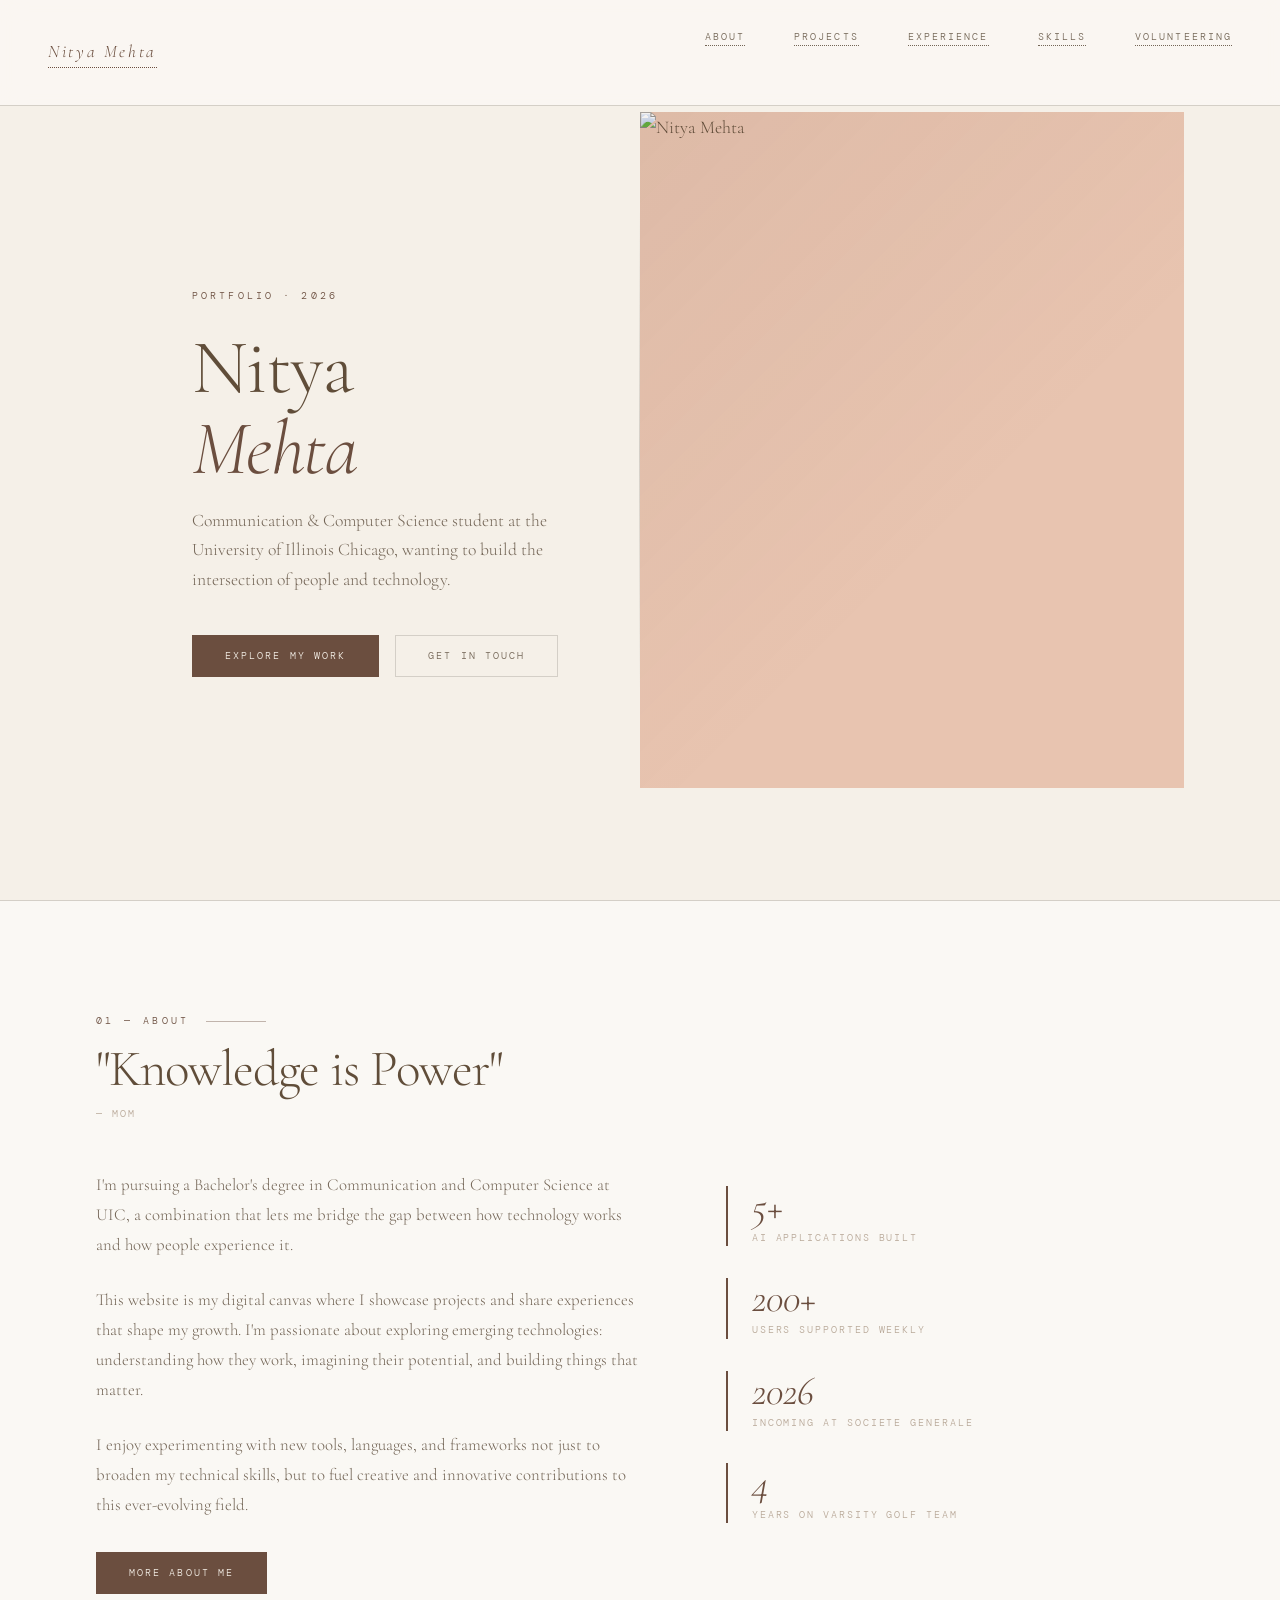
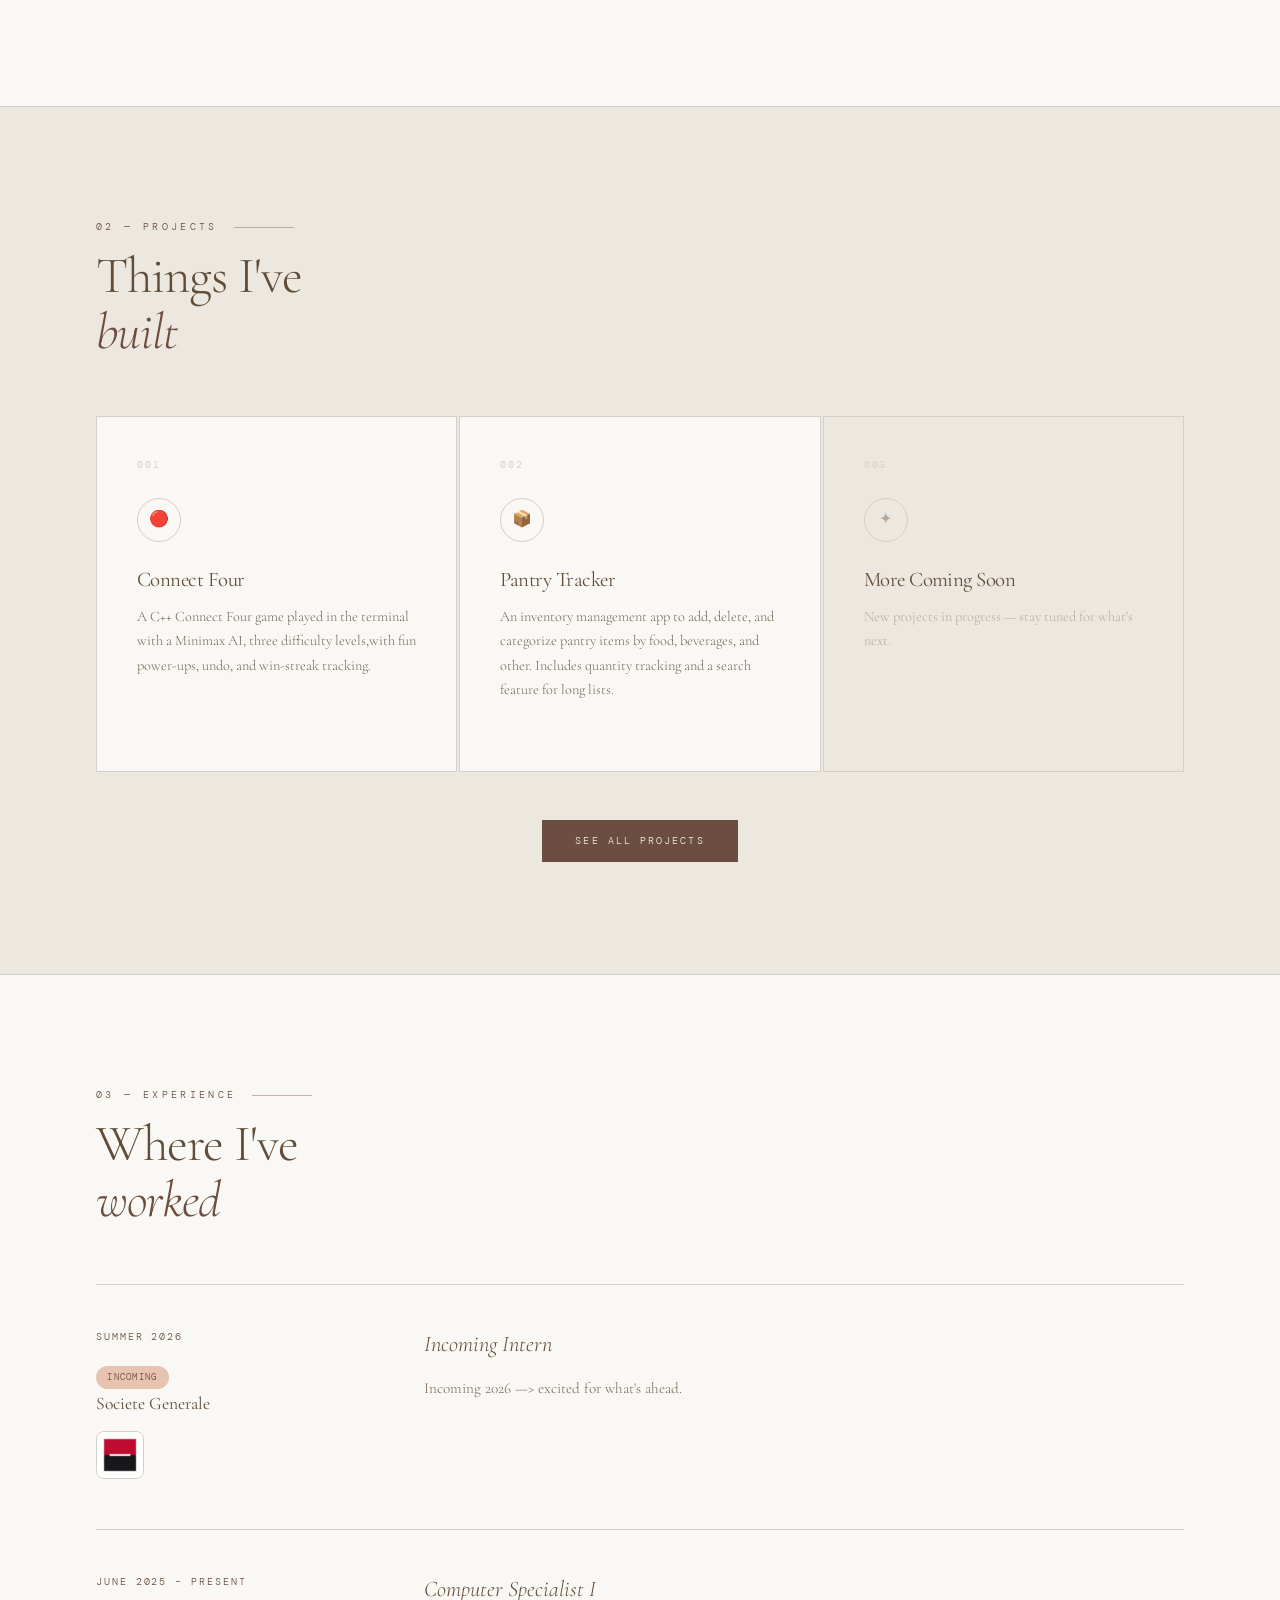
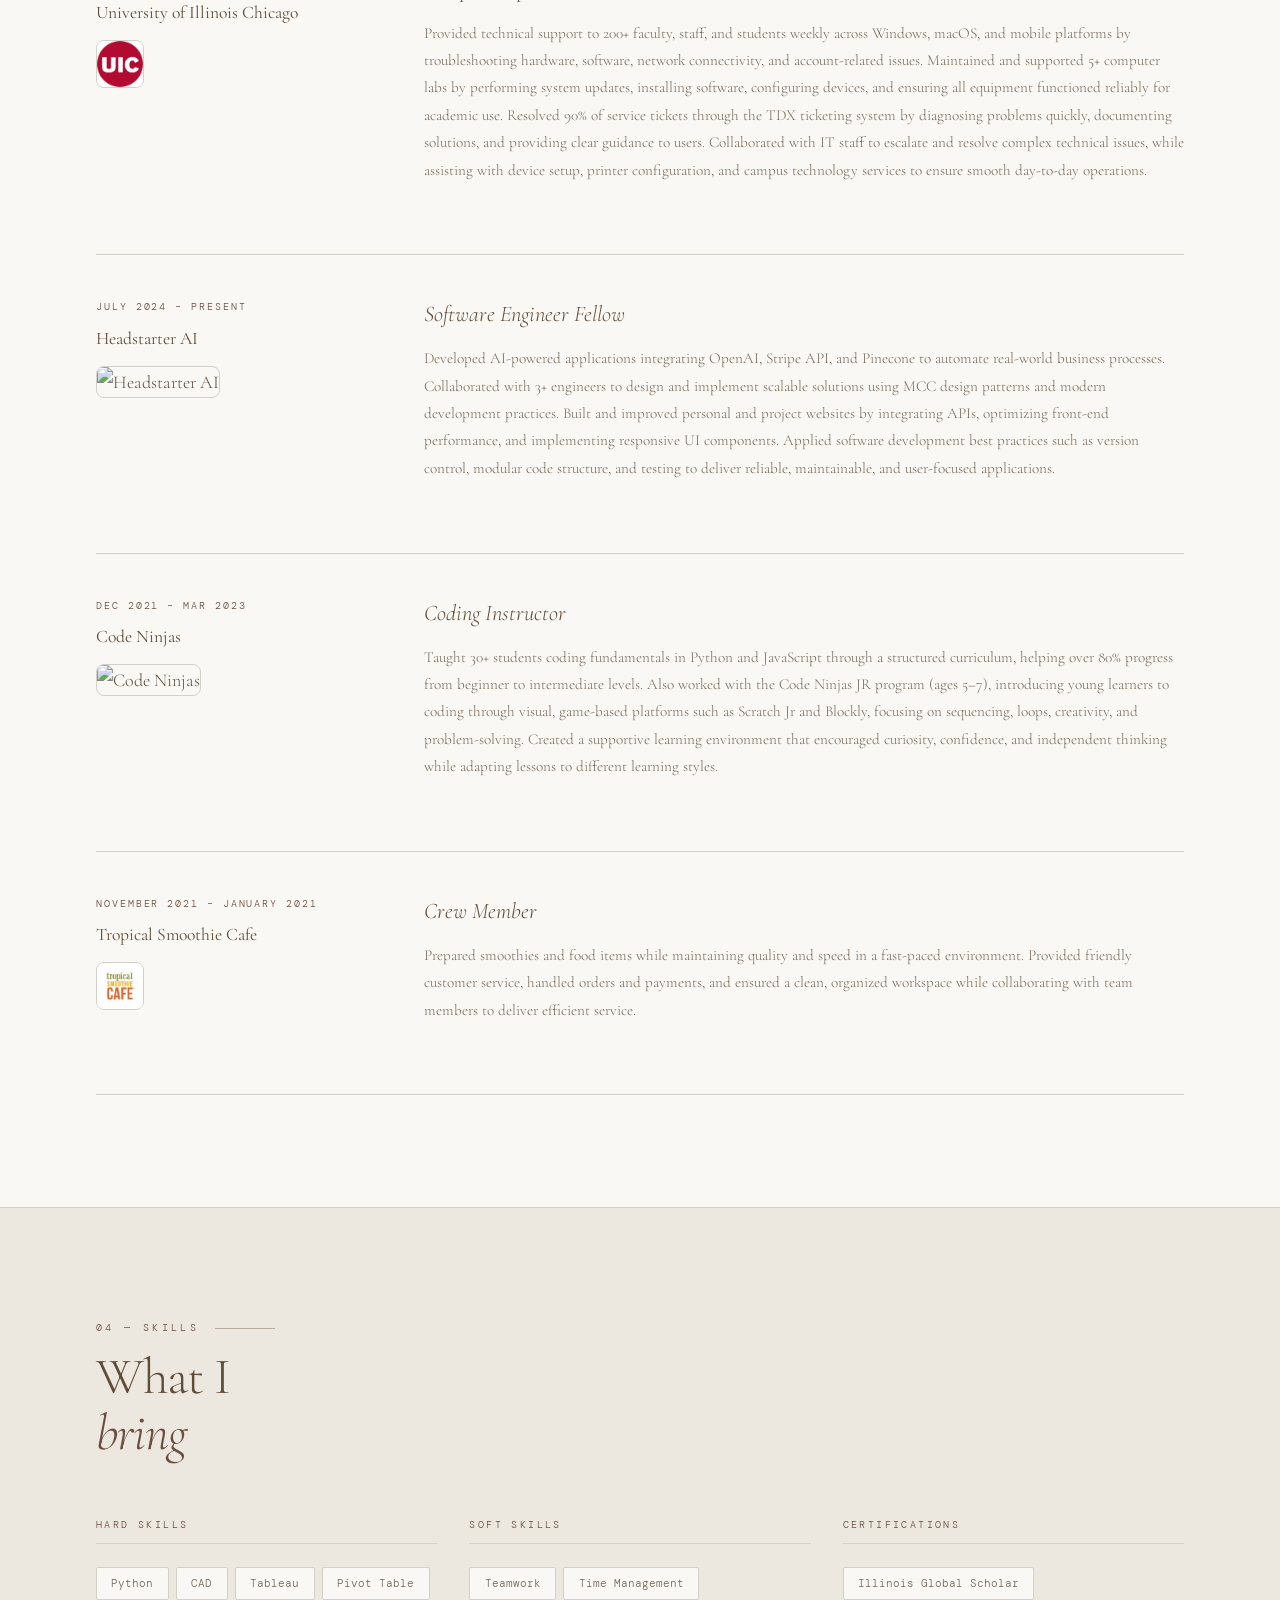
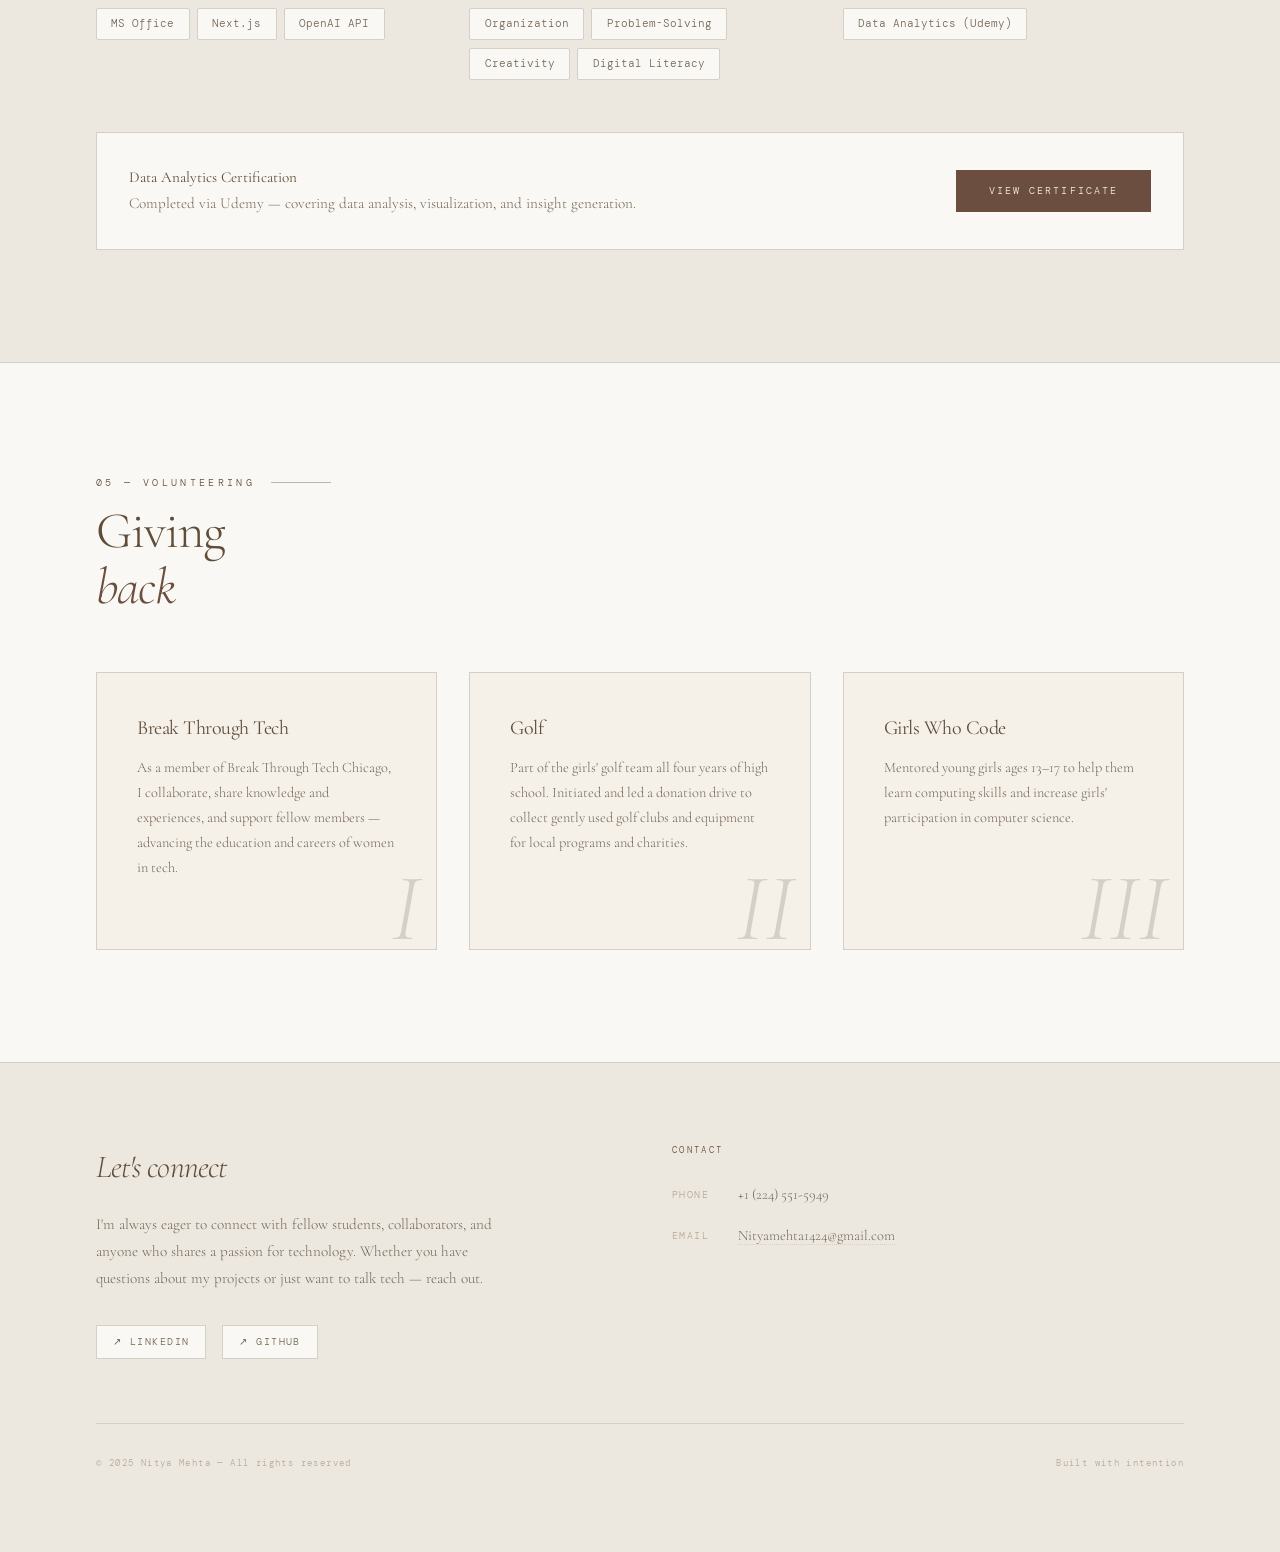
==== commit 5568893f: "Updated project files" ====
--- a/index.html
+++ b/index.html
@@ -853,9 +853,9 @@
     <div class="projects-grid reveal">
       <div class="project-card">
         <p class="project-number">001</p>
-        <div class="project-icon">⌨</div>
+        <div class="project-icon">🔴</div>
         <h3 class="project-name">Connect Four</h3>
-        <p class="project-desc">A Mario-themed Python learning platform for students from elementary through college. Each level targets a different difficulty, culminating in comprehension quizzes.</p>
+        <p class="project-desc">A C++ Connect Four game played in the terminal with a Minimax AI, three difficulty levels,with fun power-ups, undo, and win-streak tracking.</p>
       </div>
       <div class="project-card">
         <p class="project-number">002</p>
@@ -927,6 +927,18 @@
         <div>
           <p class="exp-role">Coding Instructor</p>
           <p class="exp-desc">Taught 30+ students coding fundamentals in Python and JavaScript through a structured curriculum, helping over 80% progress from beginner to intermediate levels. Also worked with the Code Ninjas JR program (ages 5–7), introducing young learners to coding through visual, game-based platforms such as Scratch Jr and Blockly, focusing on sequencing, loops, creativity, and problem-solving. Created a supportive learning environment that encouraged curiosity, confidence, and independent thinking while adapting lessons to different learning styles.</p>
+        </div>
+      </div>
+
+      <div class="exp-item reveal">
+        <div class="exp-meta">
+          <div class="exp-period">November 2021 – January 2021</div>
+          <div class="exp-company">Tropical Smoothie Cafe </div>
+          <img src="images/TSC.jpg" alt="Crew Member" class="exp-img" />
+        </div>
+        <div>
+          <p class="exp-role">Crew Member</p>
+          <p class="exp-desc">Prepared smoothies and food items while maintaining quality and speed in a fast-paced environment. Provided friendly customer service, handled orders and payments, and ensured a clean, organized workspace while collaborating with team members to deliver efficient service.</p>
         </div>
       </div>
 
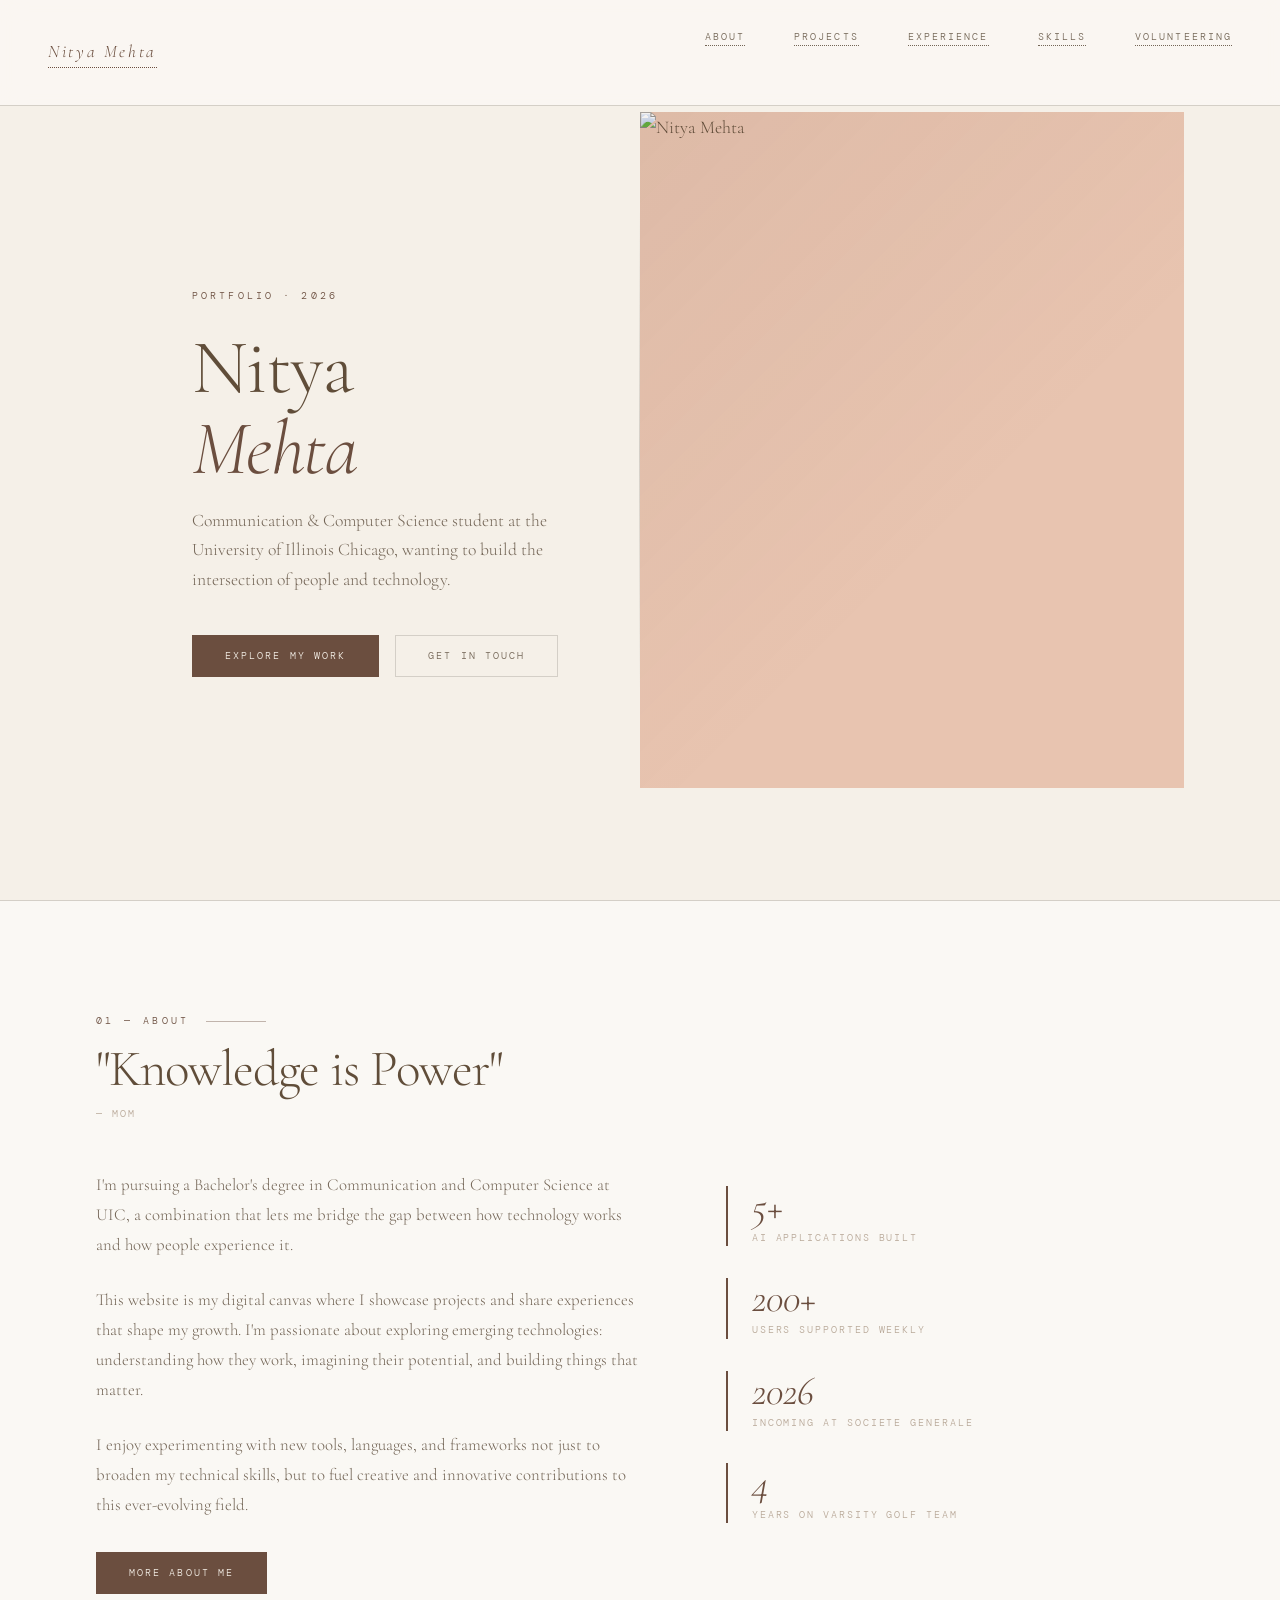
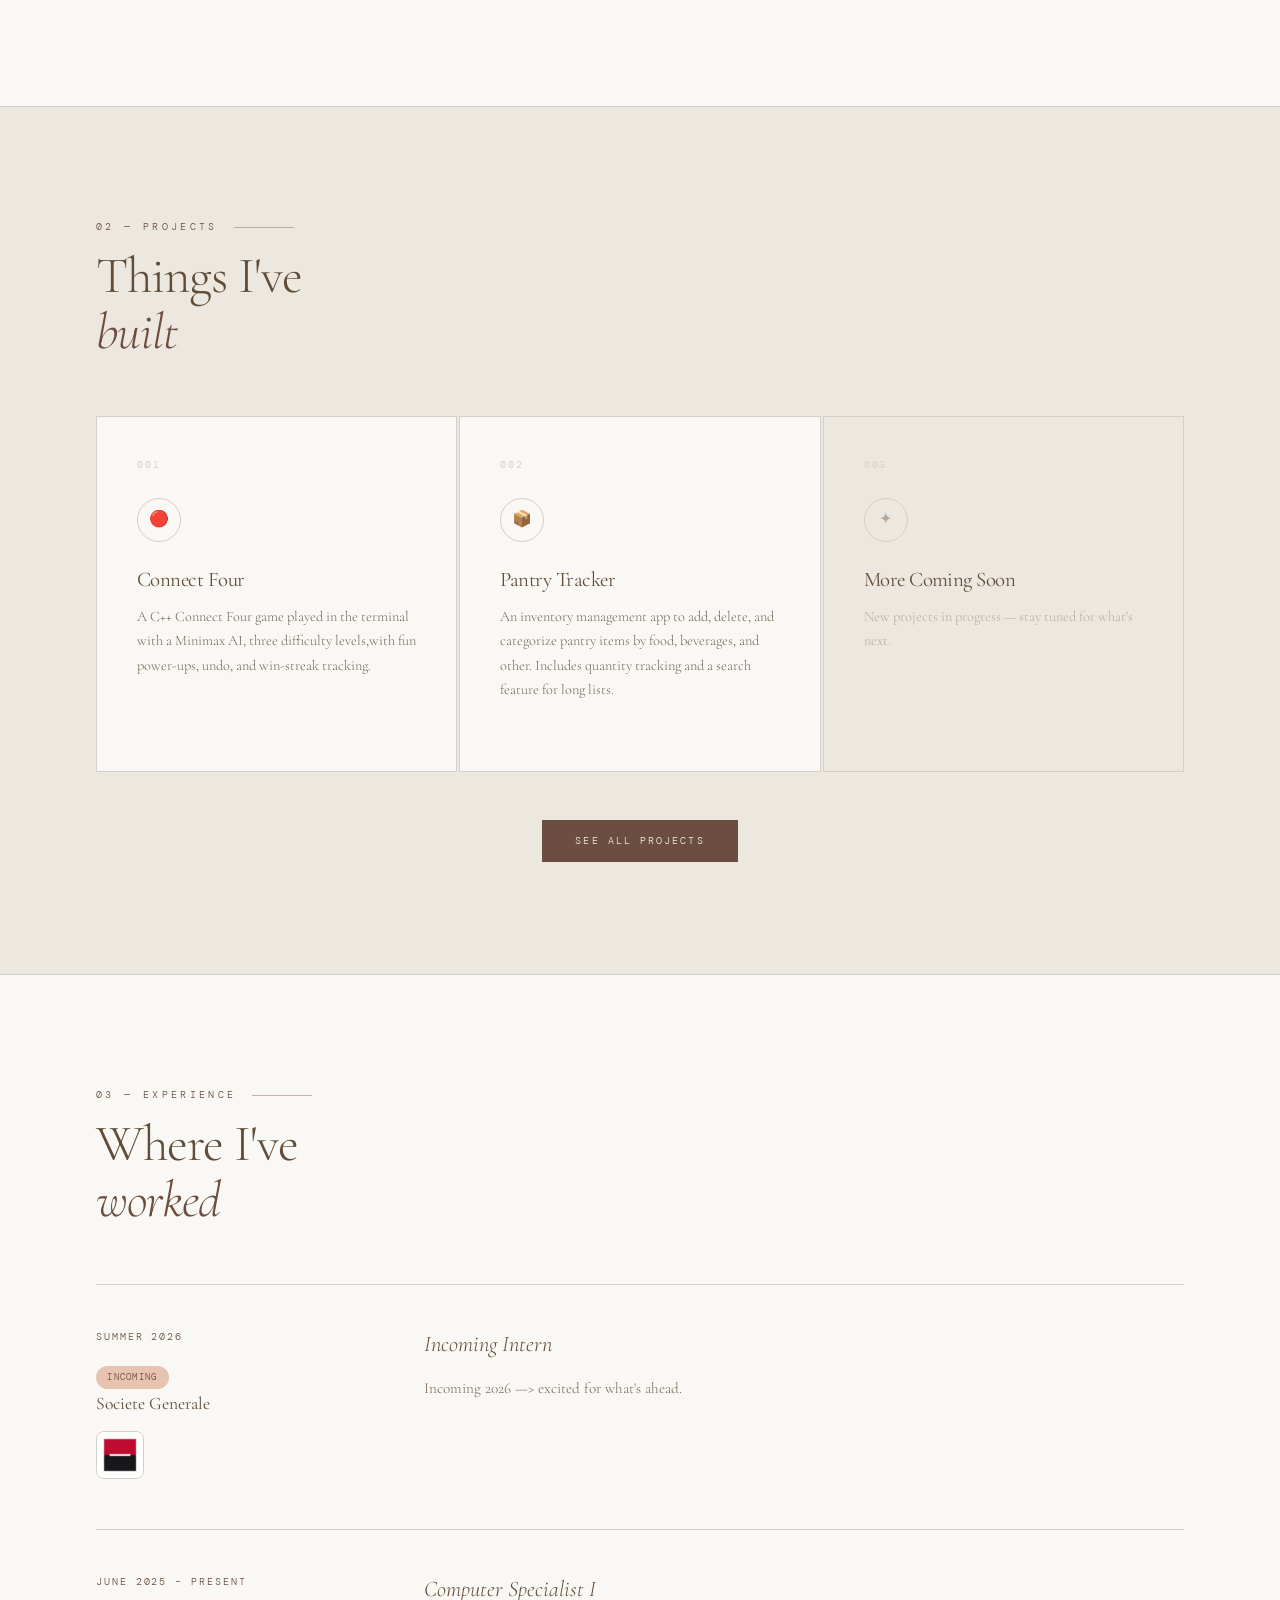
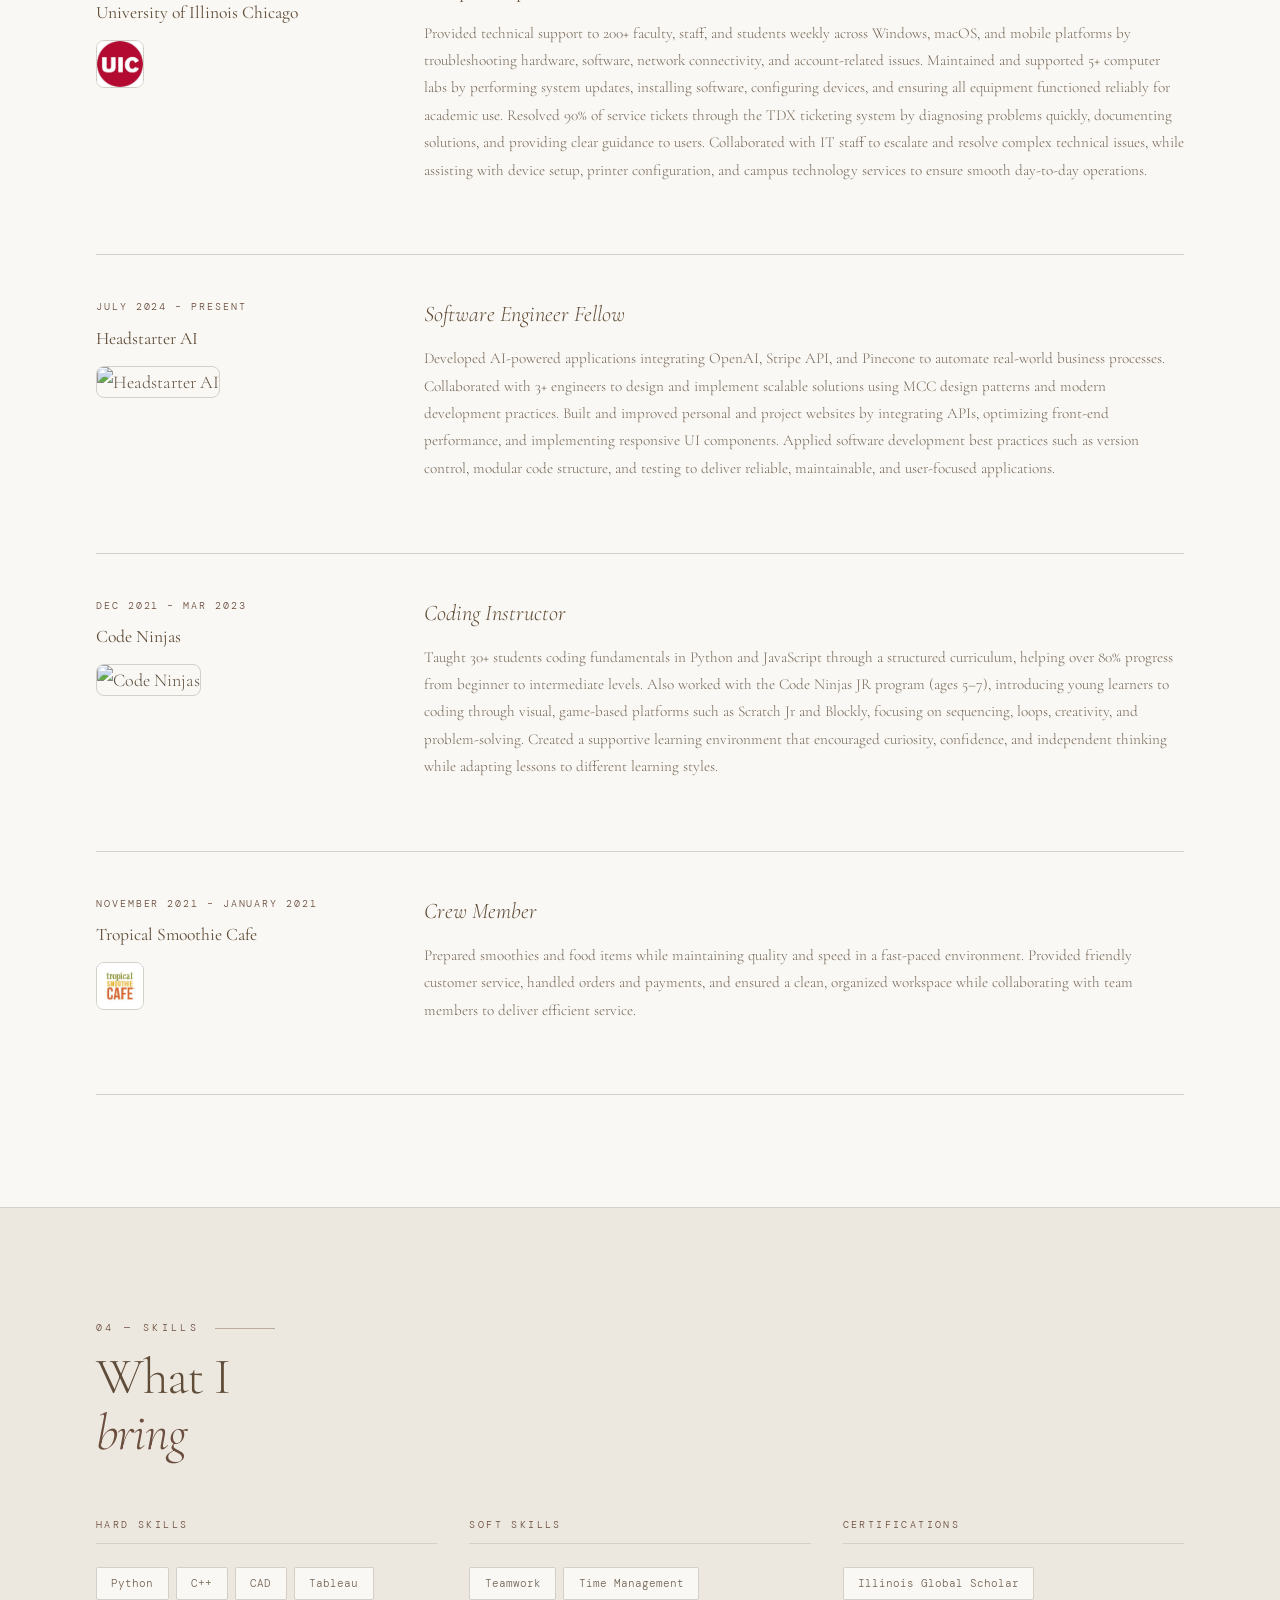
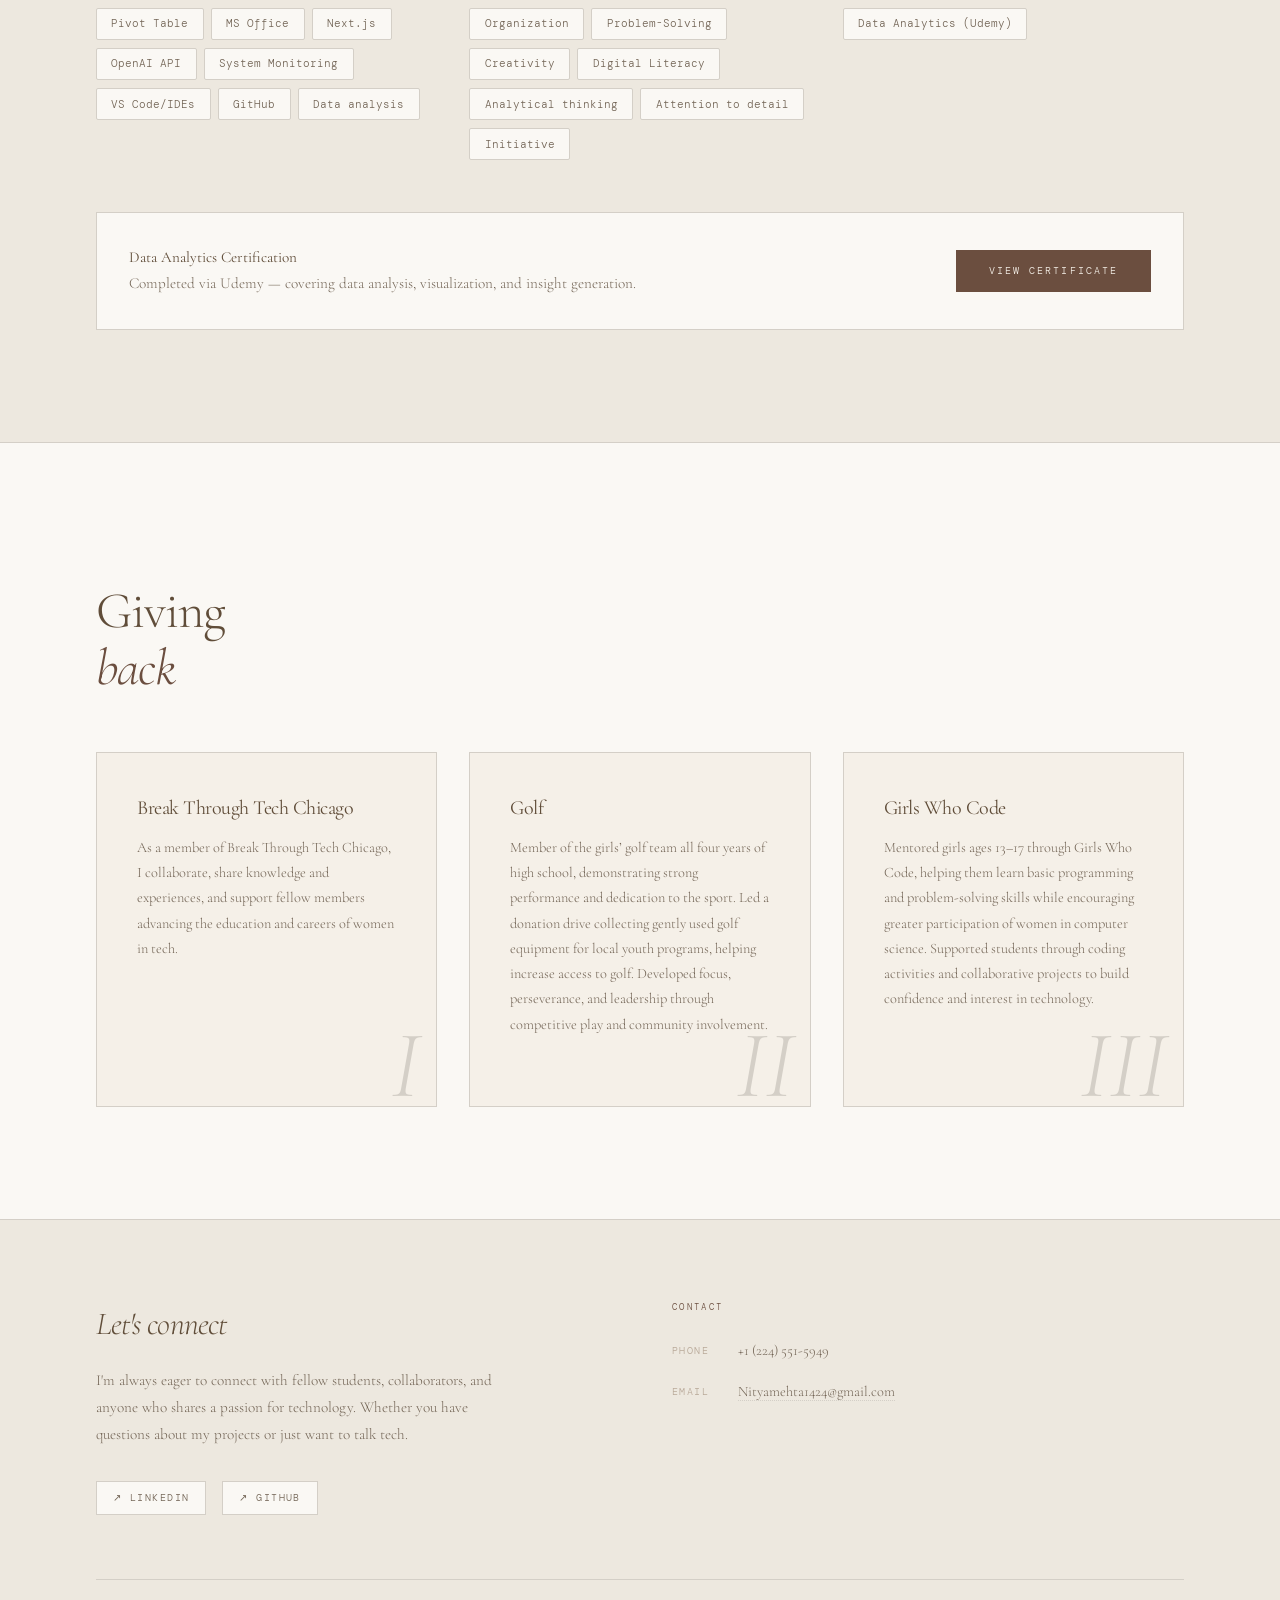
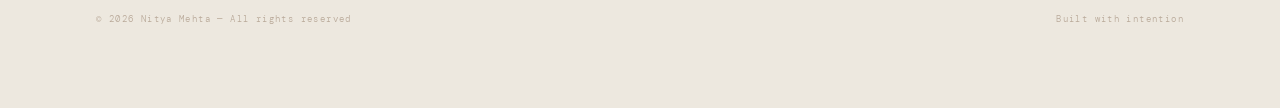
==== commit 737534e6: "Update website" ====
--- a/index.html
+++ b/index.html
@@ -953,12 +953,18 @@
       <div class="skill-group">
         <p class="skill-group-title">Hard Skills</p>
         <span class="skill-tag">Python</span>
+        <span class="skill-tag">C++</span>
         <span class="skill-tag">CAD</span>
         <span class="skill-tag">Tableau</span>
         <span class="skill-tag">Pivot Table</span>
         <span class="skill-tag">MS Office</span>
         <span class="skill-tag">Next.js</span>
         <span class="skill-tag">OpenAI API</span>
+        <span class="skill-tag">System Monitoring</span>
+        <span class="skill-tag">VS Code/IDEs</span>
+        <span class="skill-tag">GitHub</span>
+        <span class="skill-tag">Data analysis</span>
+
       </div>
       <div class="skill-group">
         <p class="skill-group-title">Soft Skills</p>
@@ -968,6 +974,10 @@
         <span class="skill-tag">Problem-Solving</span>
         <span class="skill-tag">Creativity</span>
         <span class="skill-tag">Digital Literacy</span>
+        <span class="skill-tag">Analytical thinking</span>
+        <span class="skill-tag">Attention to detail</span>
+        <span class="skill-tag">Initiative</span>
+        
       </div>
       <div class="skill-group">
         <p class="skill-group-title">Certifications</p>
@@ -990,16 +1000,16 @@
     <h2 class="section-title reveal">Giving<br><em>back</em></h2>
     <div class="vol-grid reveal">
       <div class="vol-card" data-num="I">
-        <h3 class="vol-title">Break Through Tech</h3>
-        <p class="vol-desc">As a member of Break Through Tech Chicago, I collaborate, share knowledge and experiences, and support fellow members — advancing the education and careers of women in tech.</p>
+        <h3 class="vol-title">Break Through Tech Chicago</h3>
+        <p class="vol-desc">As a member of Break Through Tech Chicago, I collaborate, share knowledge and experiences, and support fellow members advancing the education and careers of women in tech.</p>
       </div>
       <div class="vol-card" data-num="II">
         <h3 class="vol-title">Golf</h3>
-        <p class="vol-desc">Part of the girls' golf team all four years of high school. Initiated and led a donation drive to collect gently used golf clubs and equipment for local programs and charities.</p>
+        <p class="vol-desc">Member of the girls’ golf team all four years of high school, demonstrating strong performance and dedication to the sport. Led a donation drive collecting gently used golf equipment for local youth programs, helping increase access to golf. Developed focus, perseverance, and leadership through competitive play and community involvement.</p>
       </div>
       <div class="vol-card" data-num="III">
         <h3 class="vol-title">Girls Who Code</h3>
-        <p class="vol-desc">Mentored young girls ages 13–17 to help them learn computing skills and increase girls' participation in computer science.</p>
+        <p class="vol-desc">Mentored girls ages 13–17 through Girls Who Code, helping them learn basic programming and problem-solving skills while encouraging greater participation of women in computer science. Supported students through coding activities and collaborative projects to build confidence and interest in technology.</p>
       </div>
     </div>
   </section>
@@ -1008,7 +1018,7 @@
   <footer>
     <div>
       <h2 class="footer-title">Let's connect</h2>
-      <p class="footer-text">I'm always eager to connect with fellow students, collaborators, and anyone who shares a passion for technology. Whether you have questions about my projects or just want to talk tech — reach out.</p>
+      <p class="footer-text">I'm always eager to connect with fellow students, collaborators, and anyone who shares a passion for technology. Whether you have questions about my projects or just want to talk tech.</p>
       <div class="social-links">
         <a href="https://www.linkedin.com/in/nitya-mehta-nm14nm23/" class="social-link" target="_blank">↗ LinkedIn</a>
         <a href="https://github.com/Nitya-M14" class="social-link" target="_blank">↗ GitHub</a>
@@ -1026,7 +1036,7 @@
       </div>
     </div>
     <div class="footer-bottom">
-      <span class="footer-copy">&copy; 2025 Nitya Mehta — All rights reserved</span>
+      <span class="footer-copy">&copy; 2026 Nitya Mehta — All rights reserved</span>
       <span class="footer-copy">Built with intention</span>
     </div>
   </footer>
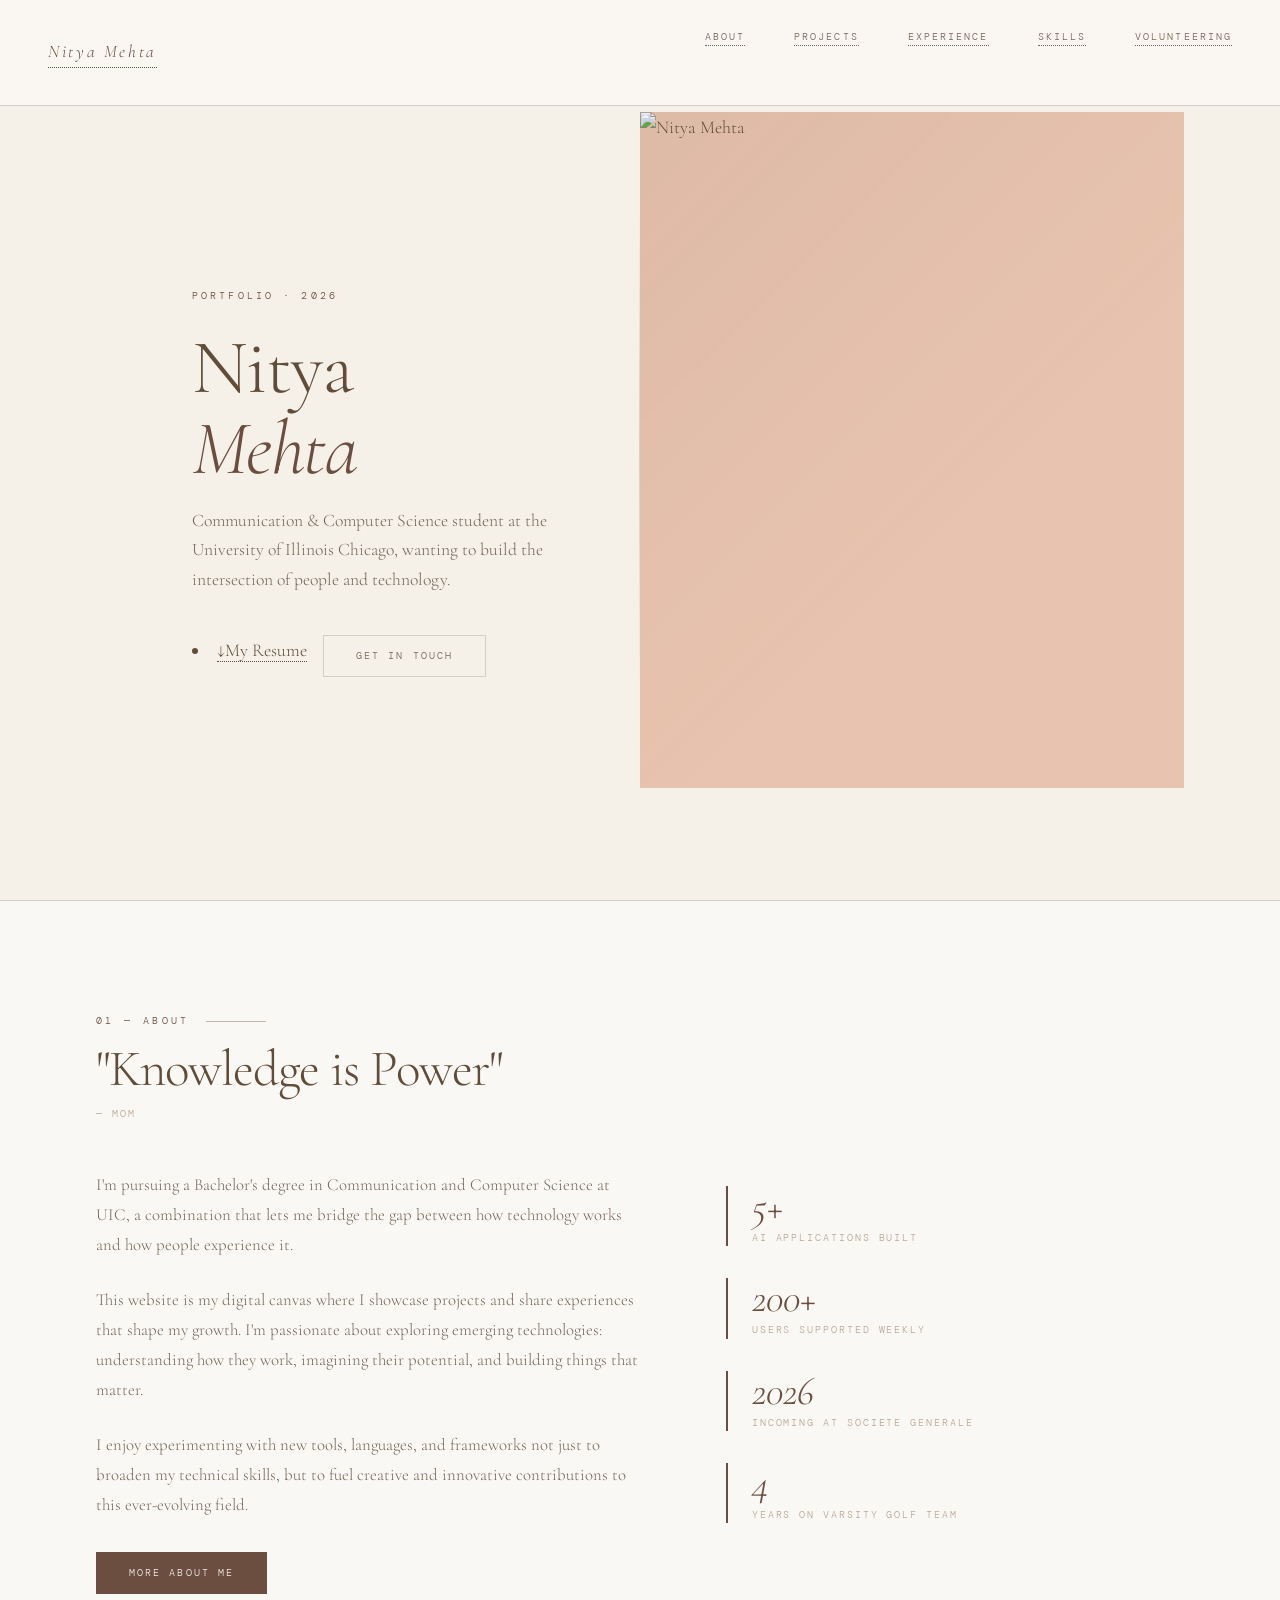
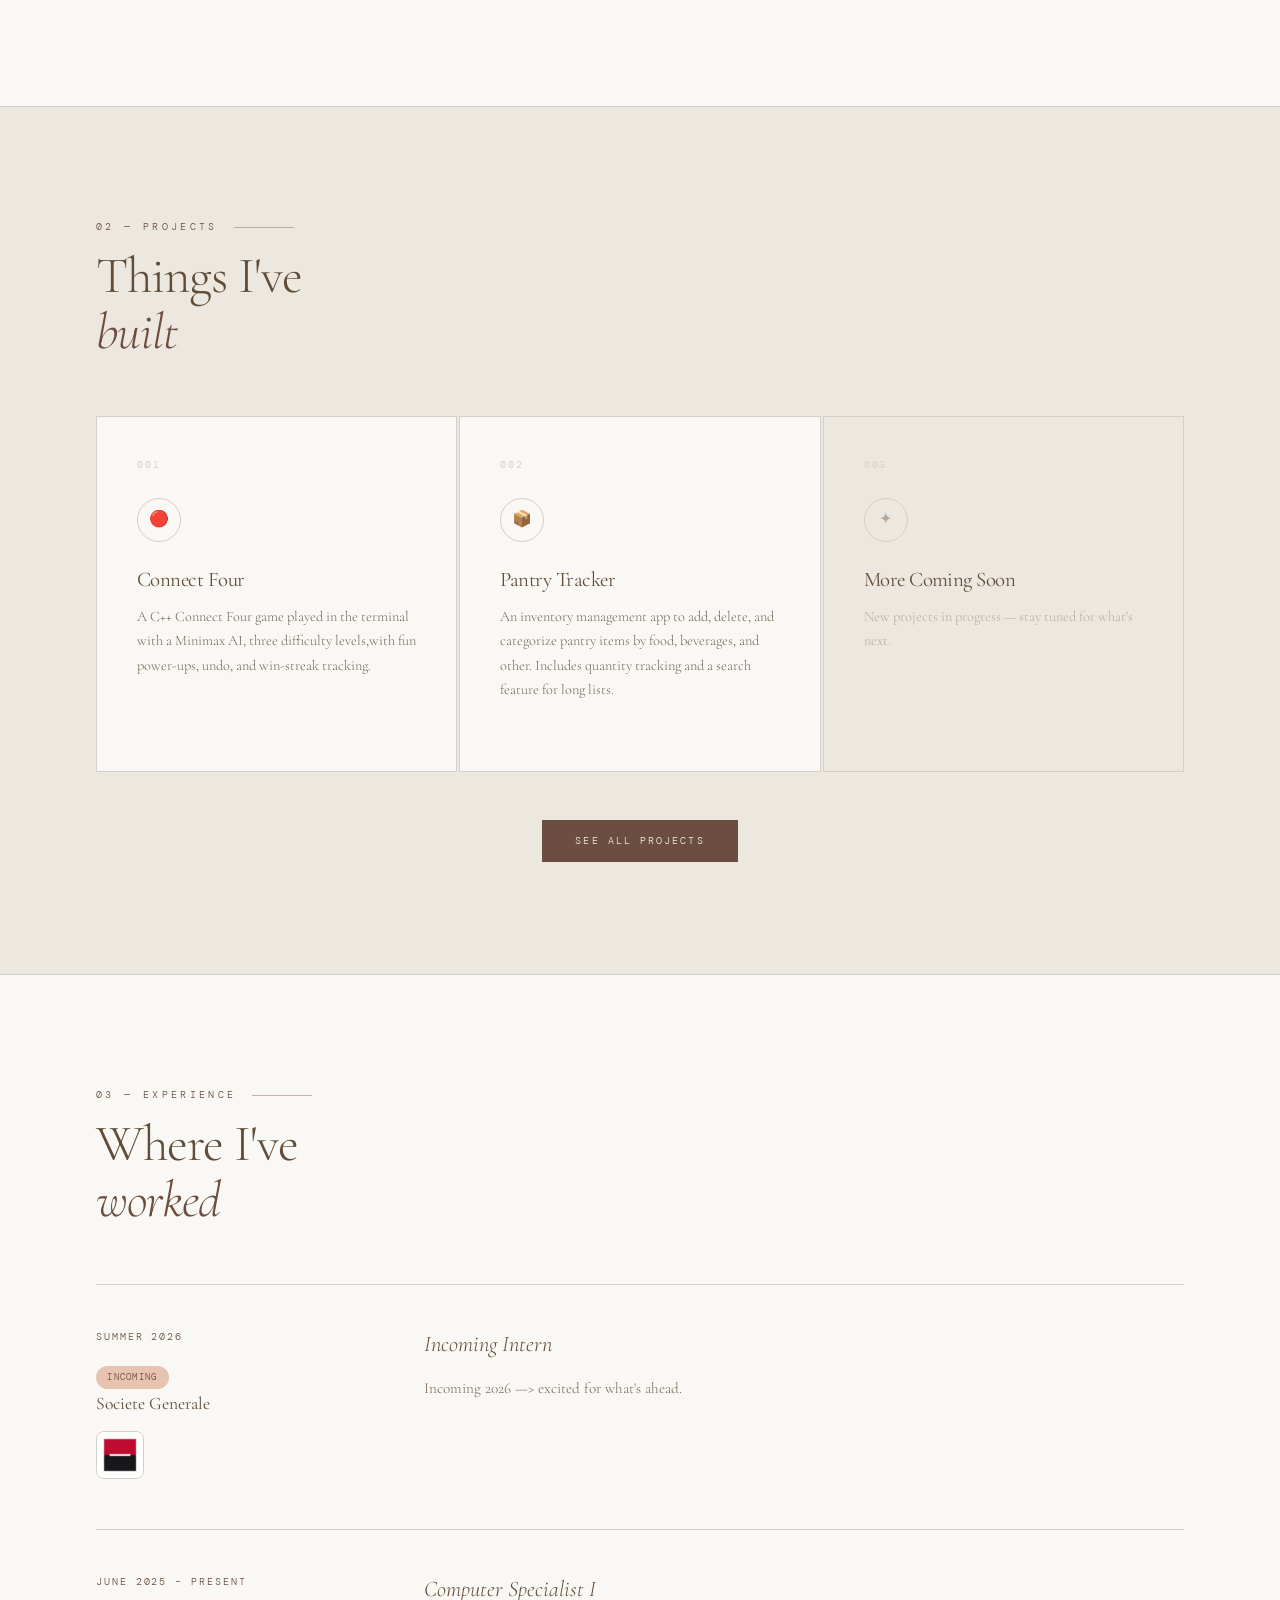
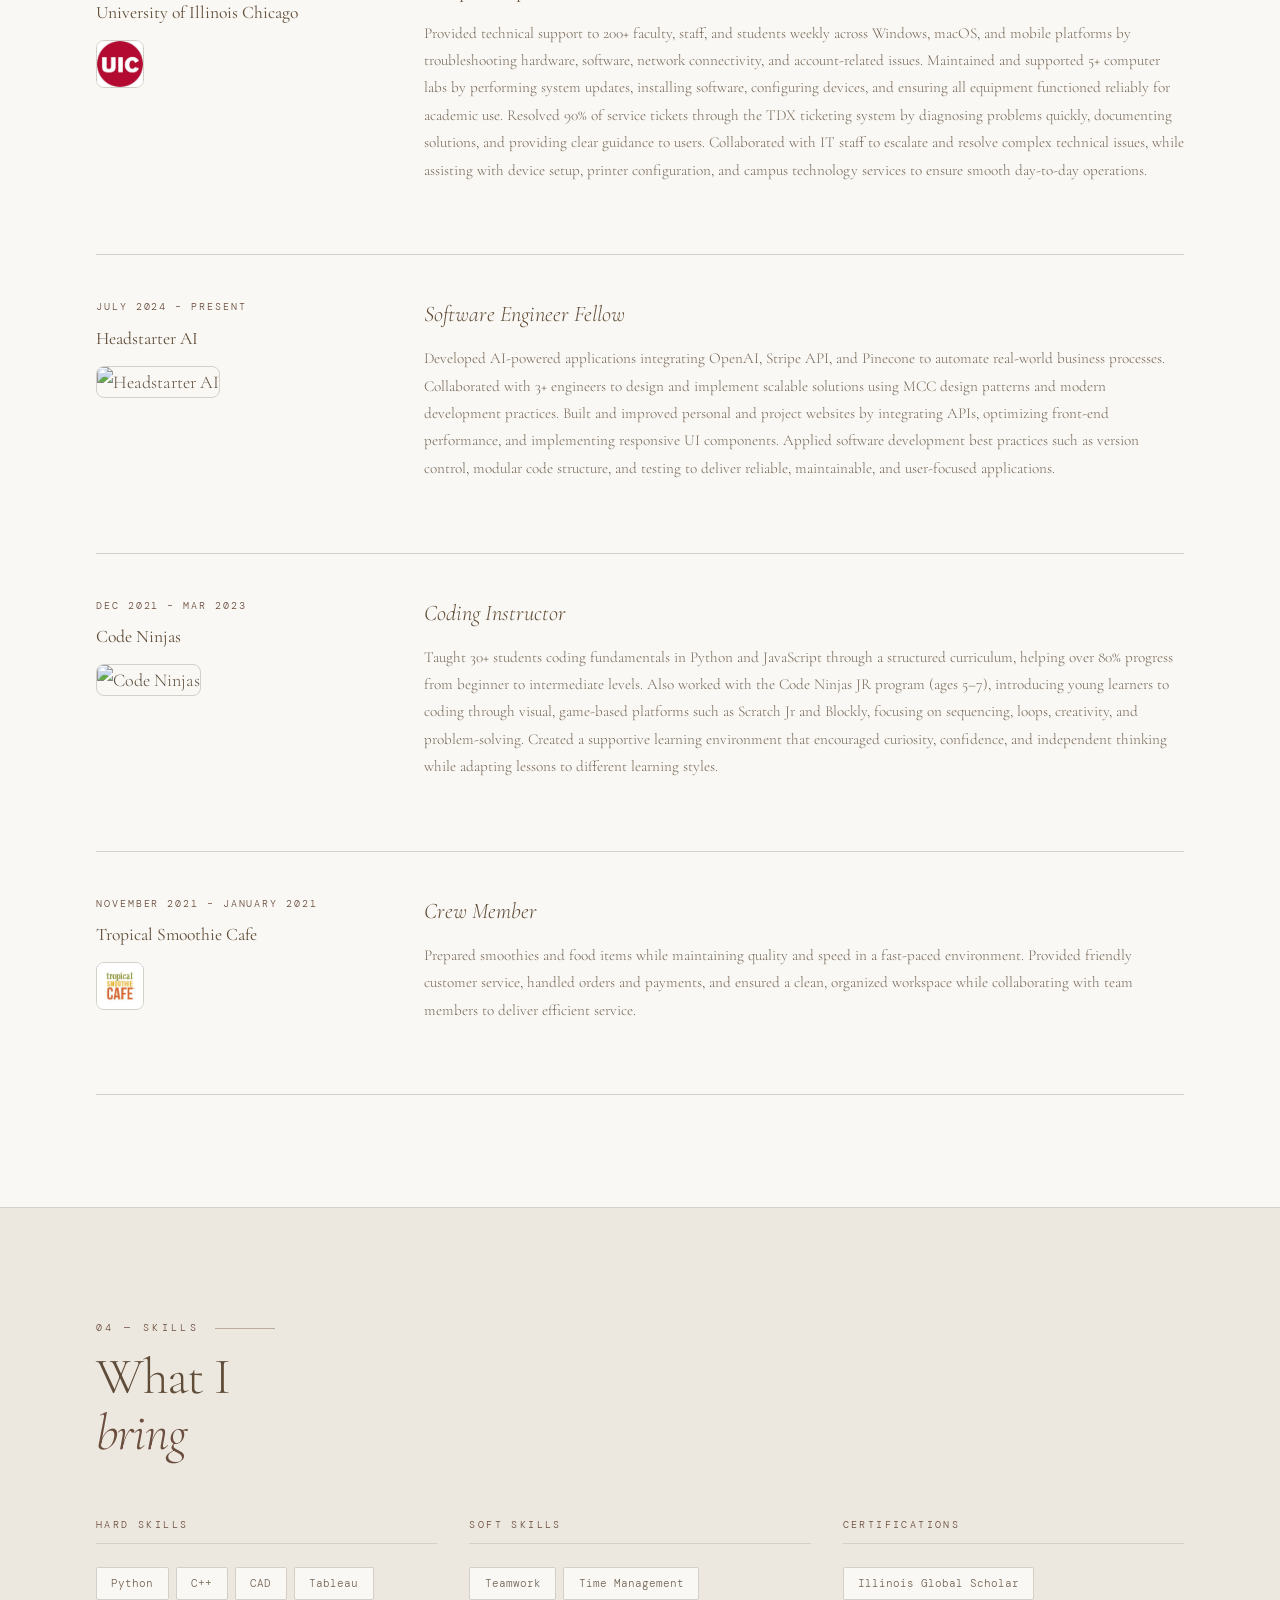
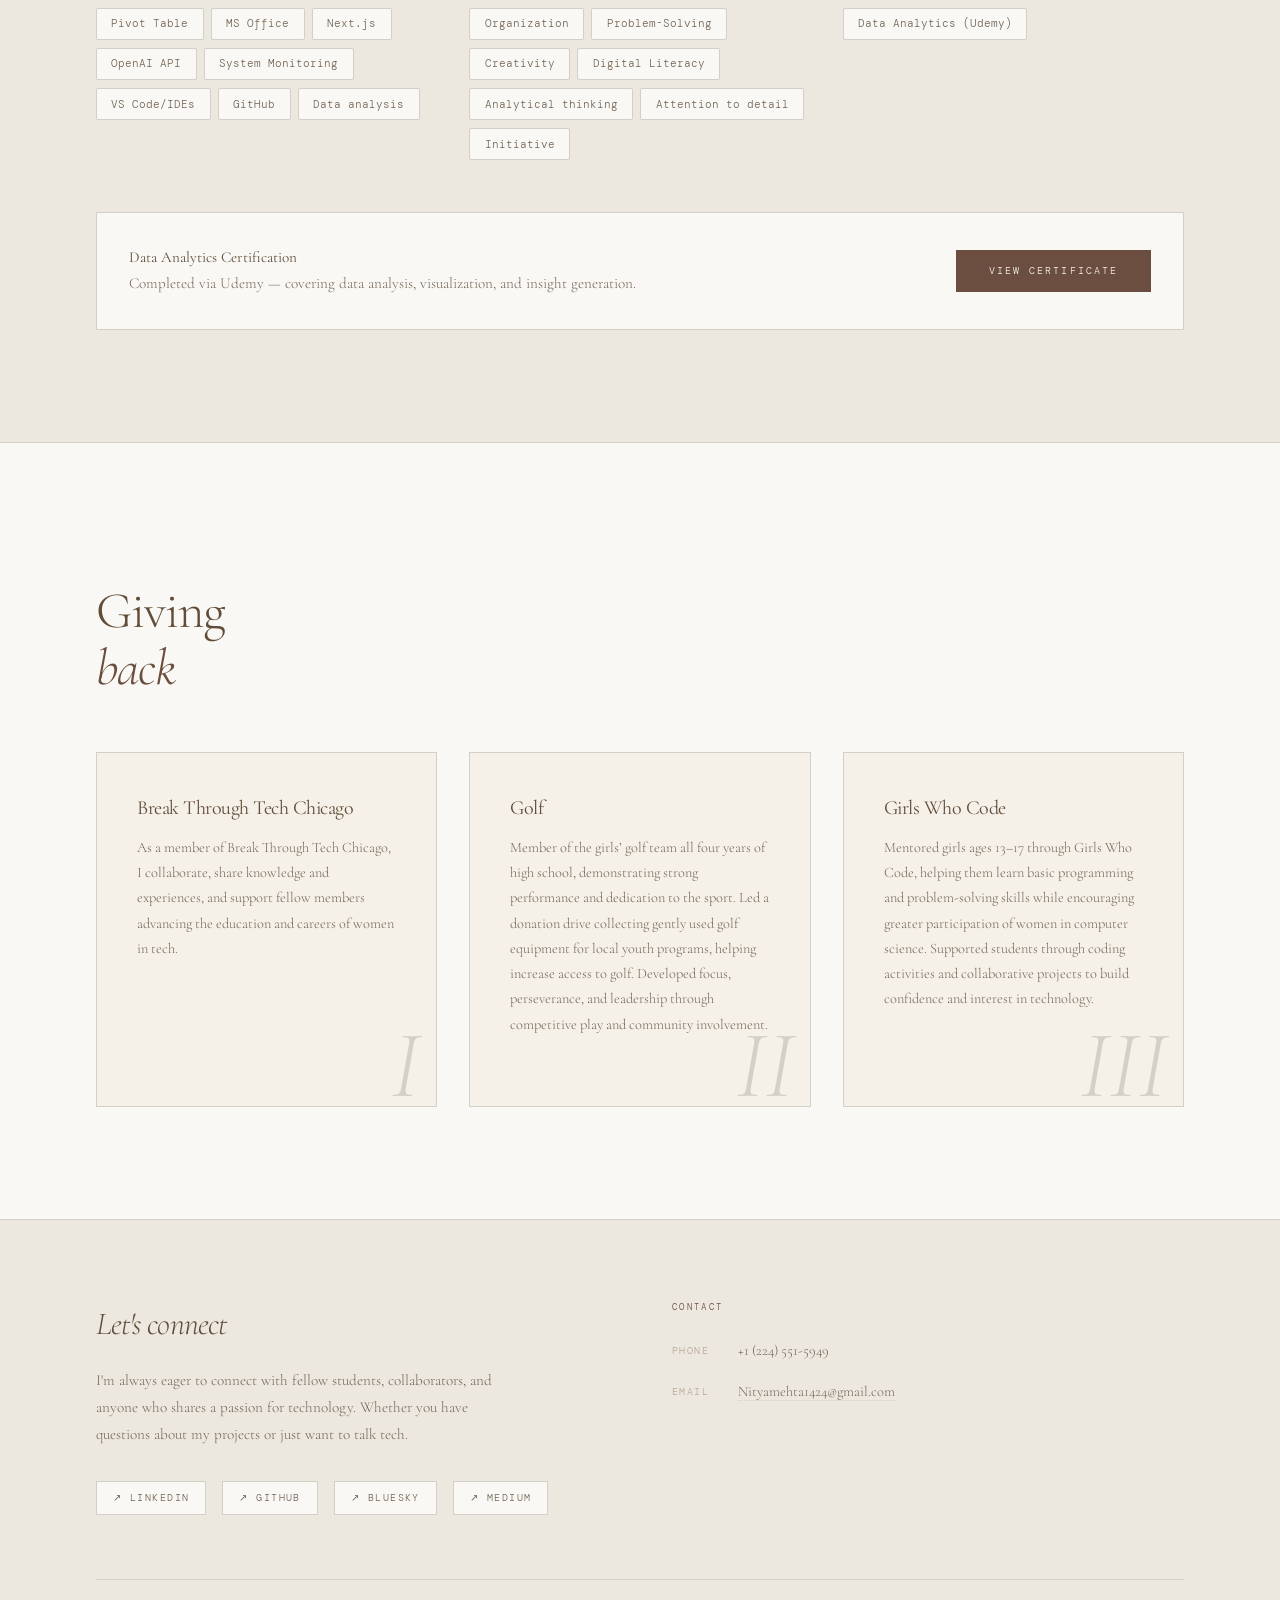
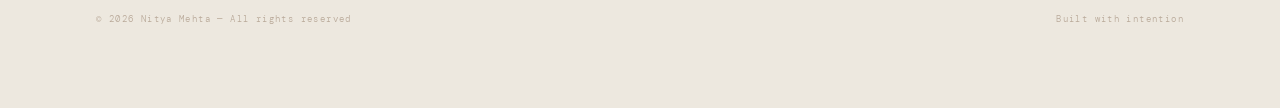
==== commit 9024d90c: "Update website" ====
--- a/index.html
+++ b/index.html
@@ -804,7 +804,11 @@
       <h1 class="hero-name">Nitya<br><em>Mehta</em></h1>
       <p class="hero-subtitle">Communication &amp; Computer Science student at the University of Illinois Chicago, wanting to build the intersection of people and technology.</p>
       <div class="hero-links">
-        <a href="#about" class="btn-primary">Explore My Work</a>
+      <li><a href="Nitya's Resume.pdf" class="nav-resume" download>↓My Resume</a></li>
+
+
+
+
         <a href="mailto:Nityamehta1424@gmail.com" class="btn-ghost">Get In Touch</a>
       </div>
     </div>
@@ -1022,6 +1026,8 @@
       <div class="social-links">
         <a href="https://www.linkedin.com/in/nitya-mehta-nm14nm23/" class="social-link" target="_blank">↗ LinkedIn</a>
         <a href="https://github.com/Nitya-M14" class="social-link" target="_blank">↗ GitHub</a>
+        <a href="https://bsky.app/profile/nityam.bsky.social" class="social-link" target="_blank">↗ BlueSky</a>
+        <a href="https://medium.com/@nityamehta1424" class="social-link" target="_blank">↗ Medium</a>
       </div>
     </div>
     <div>
